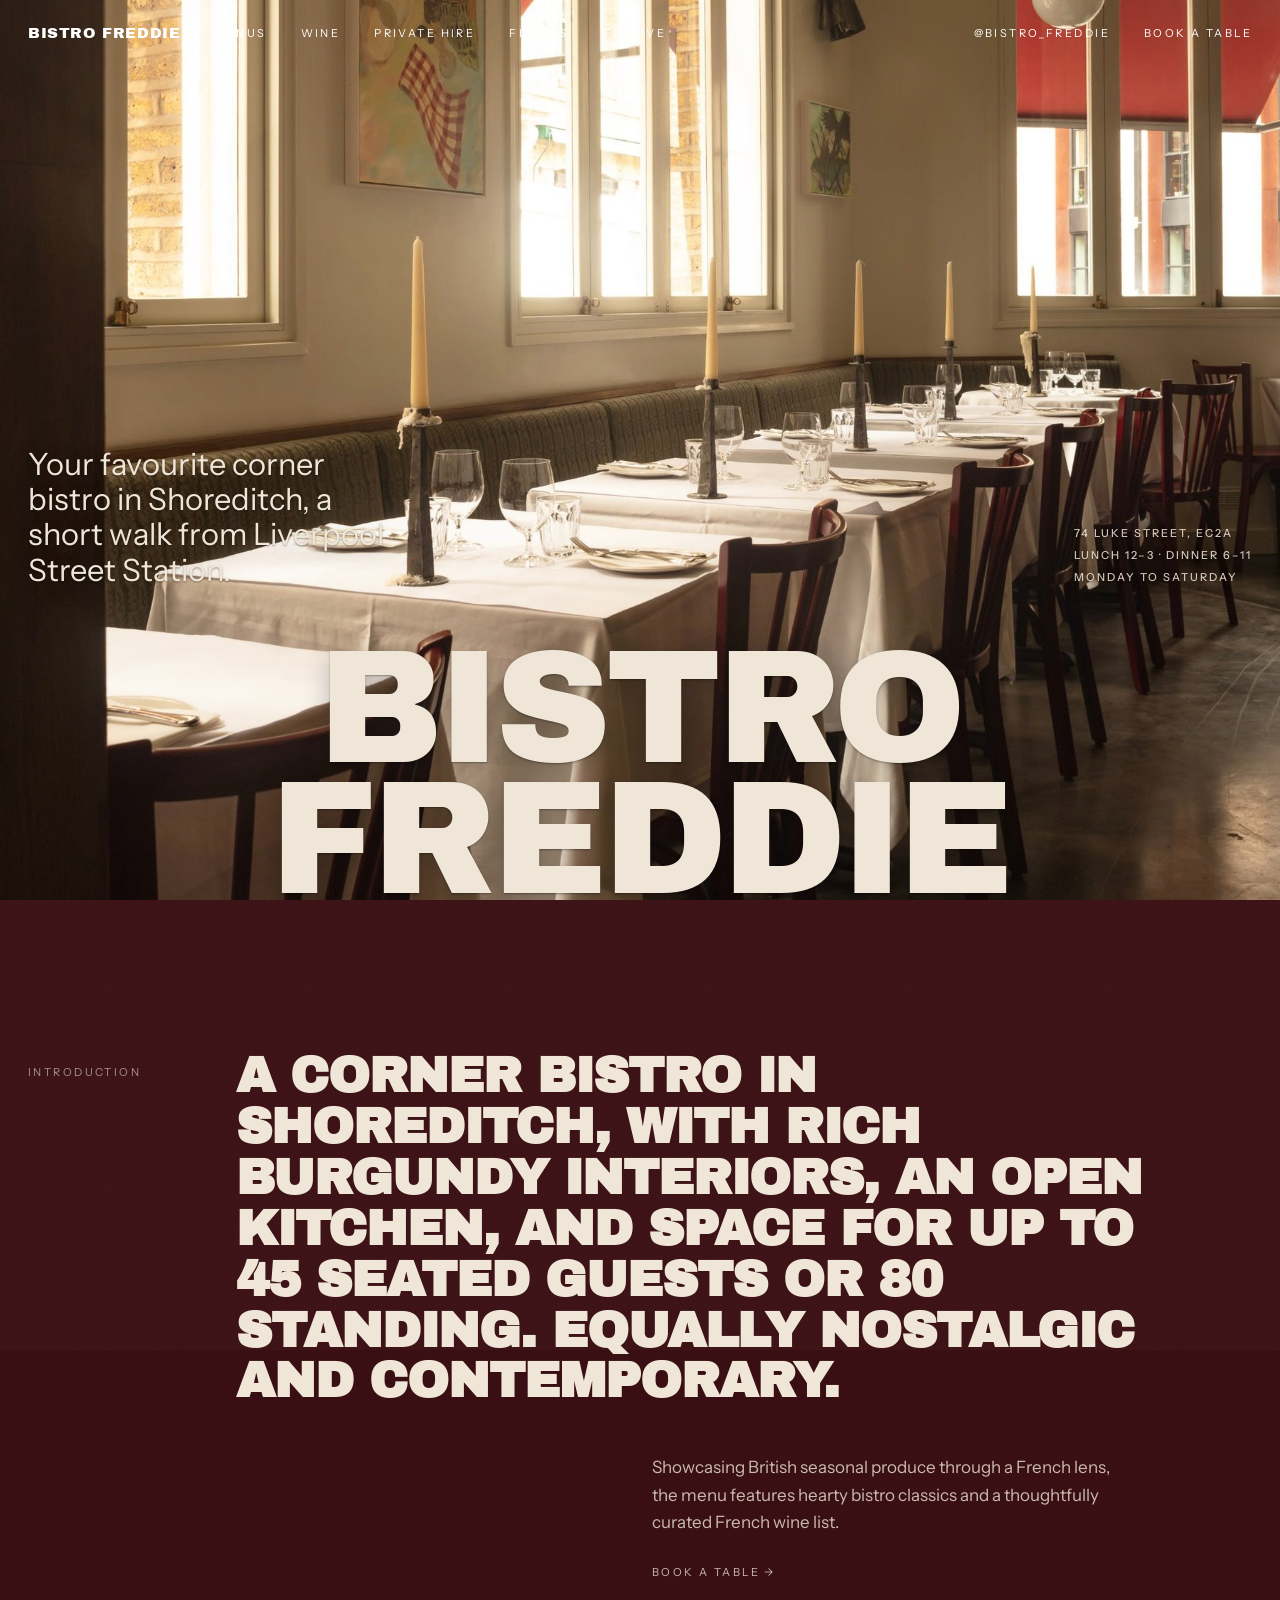
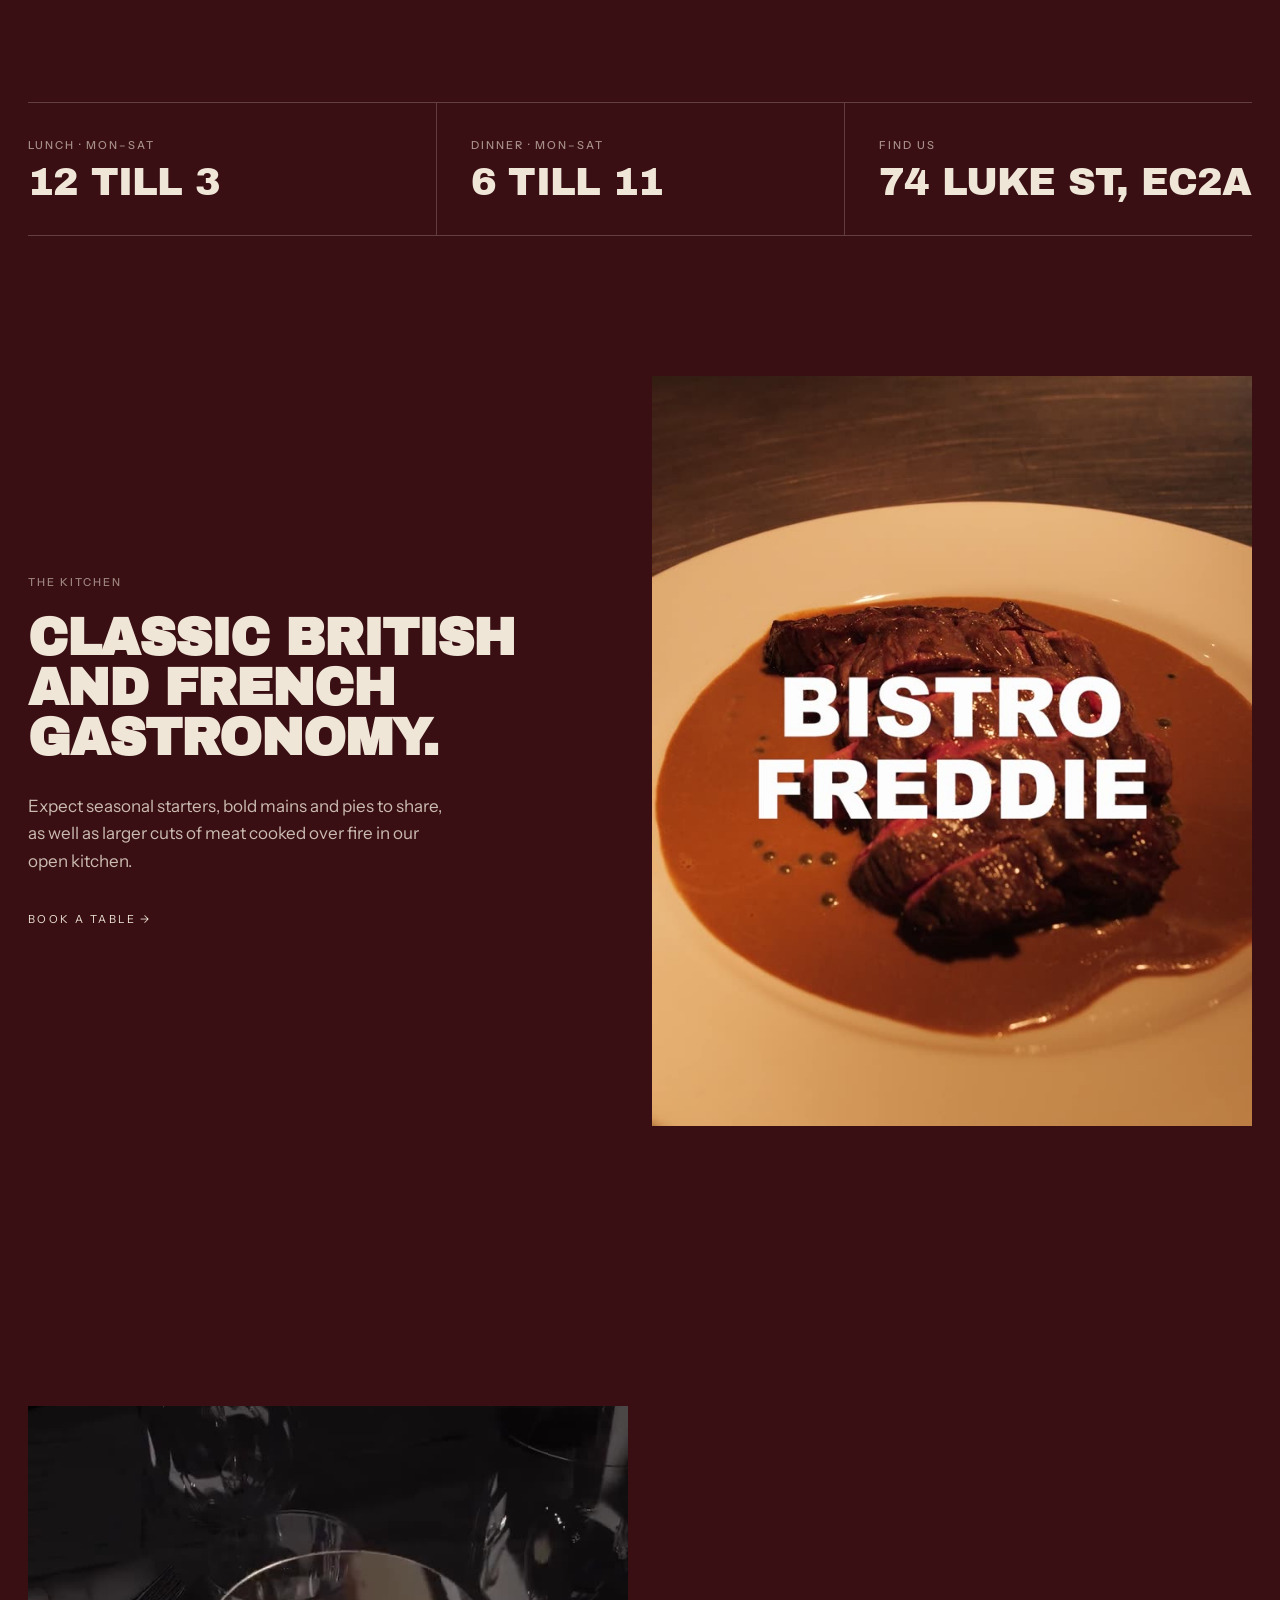
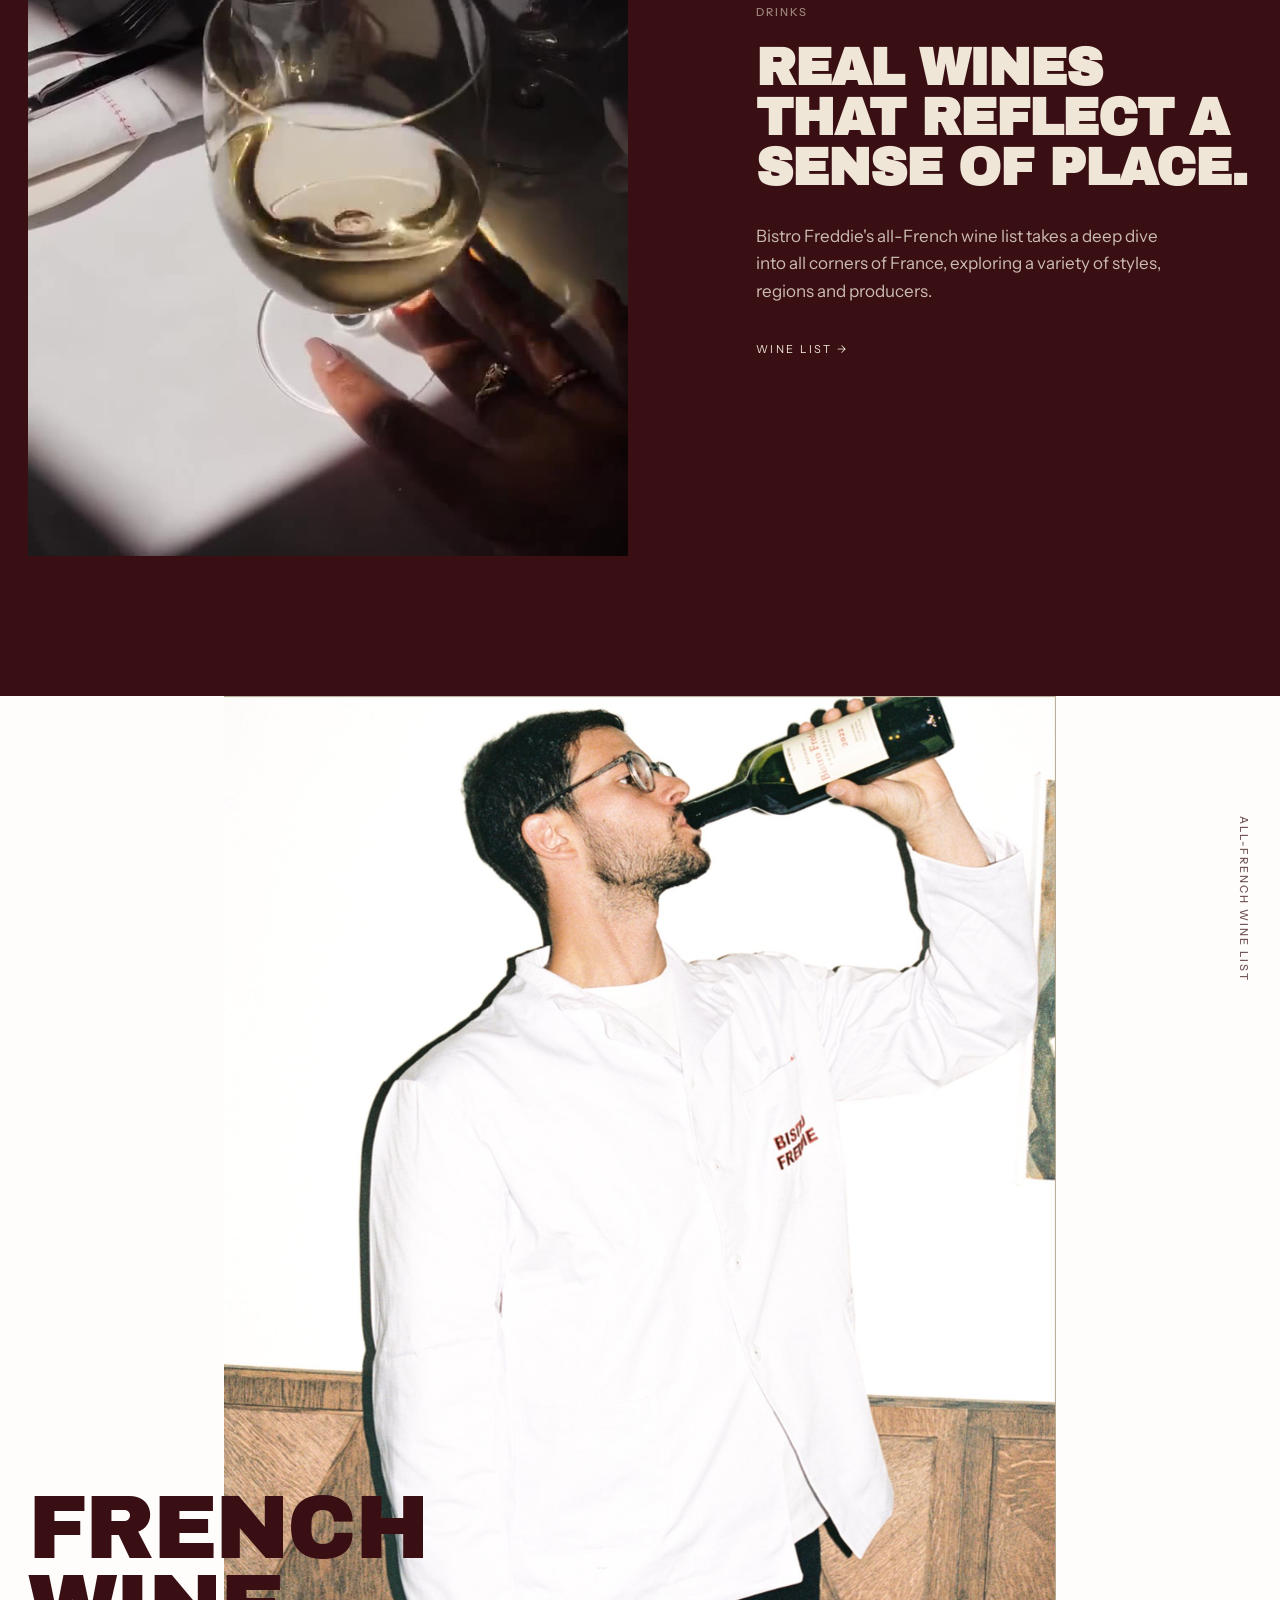
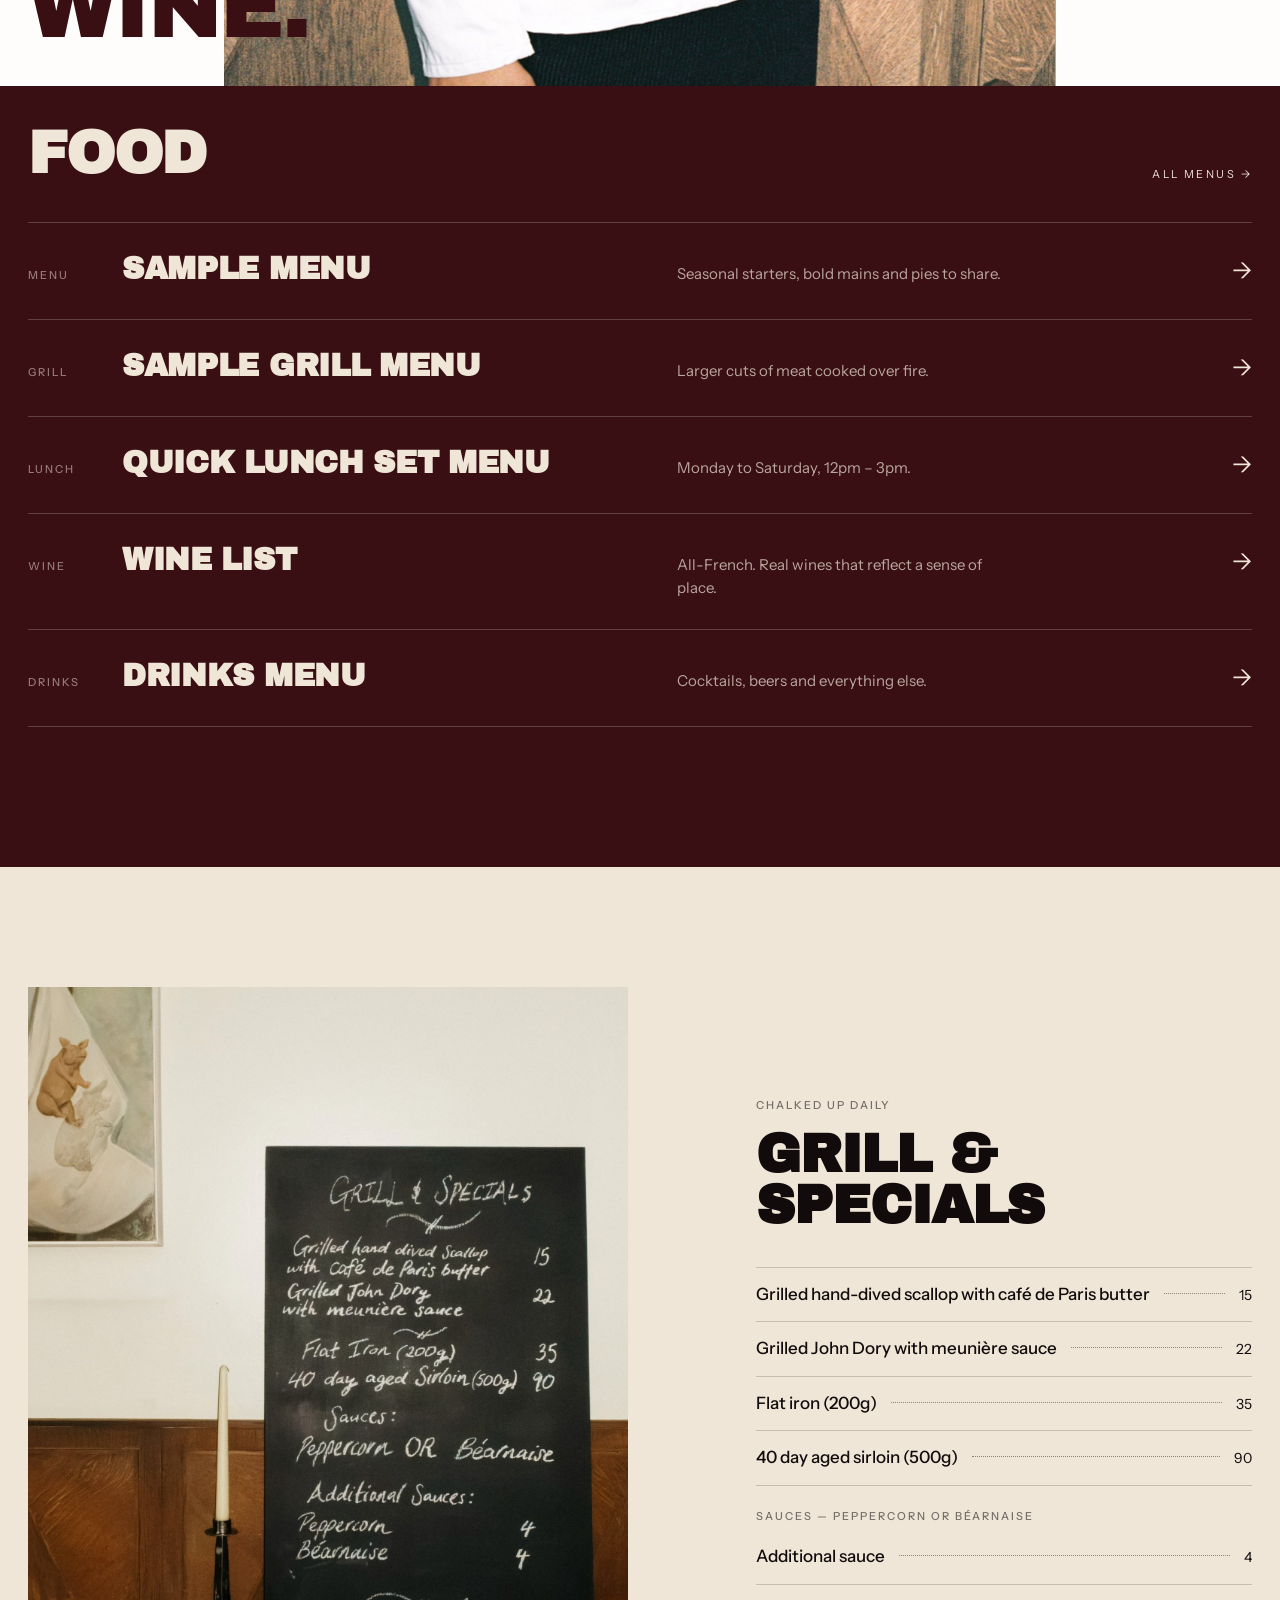
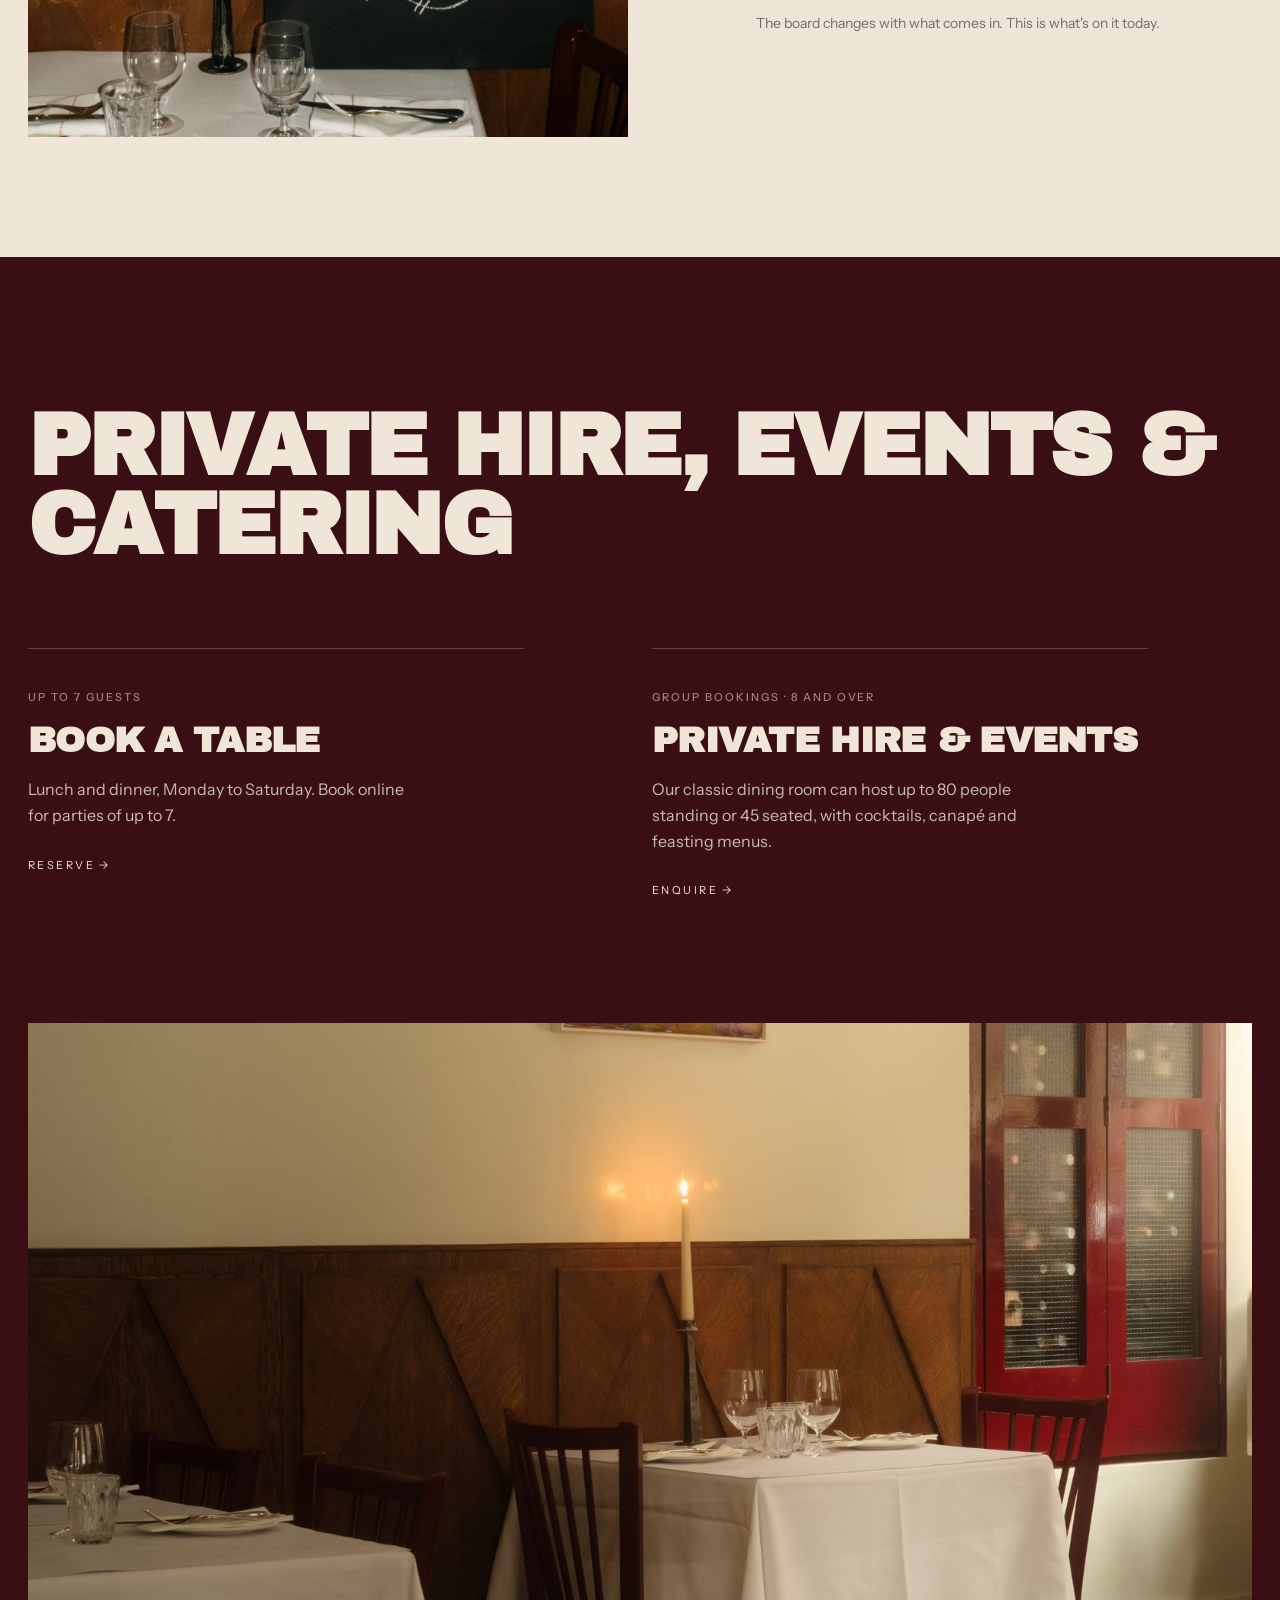
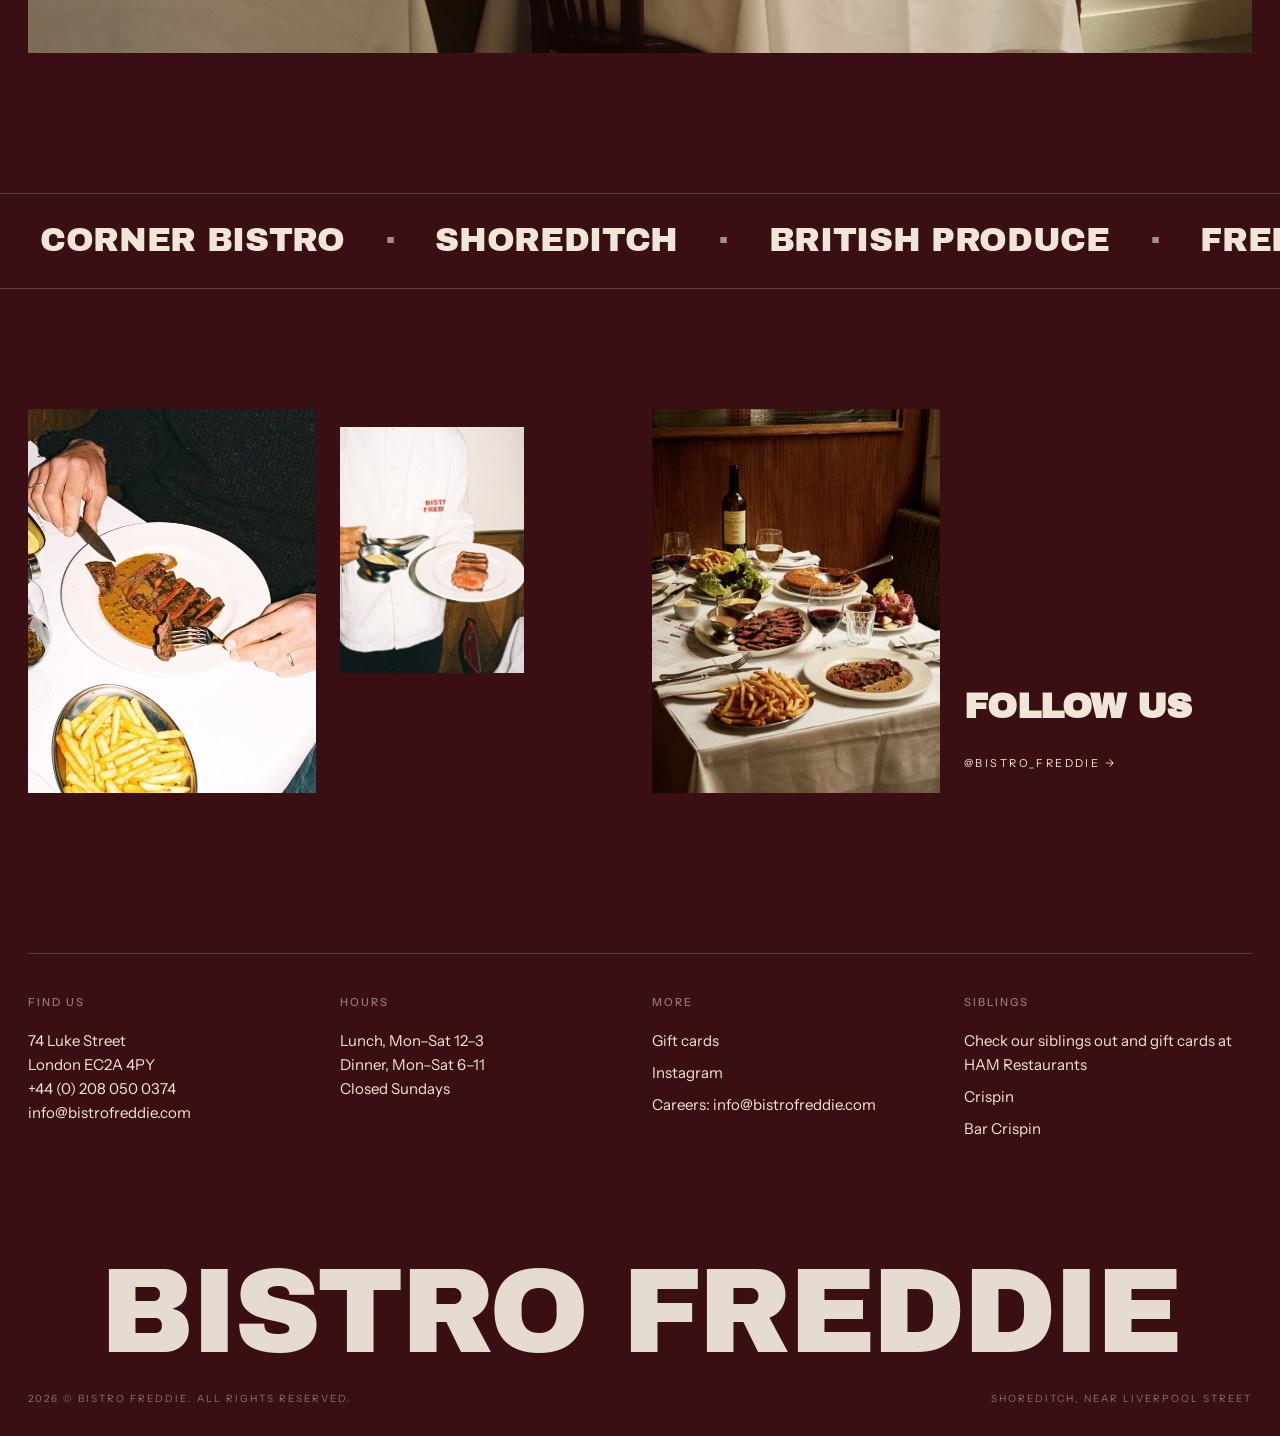
==== index.html @ 055a188e "Home: food section before wine; wine-on-table video in the wine section Co-Authored-By: Claude Fable" ====
<!DOCTYPE html>
<html lang="en-GB">
<head>
<meta charset="utf-8">
<meta name="viewport" content="width=device-width, initial-scale=1">
<title>Bistro Freddie — Shoreditch</title>
<meta name="description" content="Bistro Freddie. A corner bistro on Luke Street, Shoreditch. British produce, French manners, real wine. Lunch and dinner, Monday to Saturday.">
<link rel="preconnect" href="https://fonts.googleapis.com">
<link rel="preconnect" href="https://fonts.gstatic.com" crossorigin>
<link href="https://fonts.googleapis.com/css2?family=Archivo+Black&family=Instrument+Sans:wght@400;500&display=swap" rel="stylesheet">
<link rel="stylesheet" href="style.css">
</head>
<body>
<div class="grain" aria-hidden="true"></div>
<nav class="nav">
  <div class="l">
    <a class="mark" href="index.html">Bistro Freddie</a>
    <a class="link" href="menus.html">Menus</a>
    <a class="link" href="wine.html">Wine</a>
    <a class="link" href="private-hire.html">Private hire</a>
    <a class="link" href="find-us.html">Find us</a>
    <a class="link" href="festive.html">Festive</a>
  </div>
  <div class="r">
    <a class="link ig-l" href="https://www.instagram.com/bistro_freddie/">@bistro_freddie</a>
    <a class="link" href="https://www.opentable.co.uk/restref/client/?rid=327348">Book a table</a>
    <button class="burger" type="button" onclick="document.getElementById('mnav').classList.add('open');document.body.classList.add('locked')">Menu</button>
  </div>
</nav>
<div class="mnav" id="mnav">
  <div class="top"><span class="mark">Bistro Freddie</span><button type="button" onclick="document.getElementById('mnav').classList.remove('open');document.body.classList.remove('locked')">Close</button></div>
  <ul>
    <li><a href="index.html">Home</a></li>
    <li><a href="menus.html">Menus</a></li>
    <li><a href="wine.html">Wine</a></li>
    <li><a href="private-hire.html">Private hire</a></li>
    <li><a href="find-us.html">Find us</a></li>
    <li><a href="festive.html">Festive</a></li>
    <li><a href="https://www.opentable.co.uk/restref/client/?rid=327348">Book a table</a></li>
  </ul>
  <div class="bottom"><span>74 Luke Street, London EC2A 4PY</span><span>Lunch Mon–Sat 12–3 · Dinner Mon–Sat 6–11</span><a href="https://www.instagram.com/bistro_freddie/">@bistro_freddie</a></div>
</div>

<header class="hero" id="top">
  <div class="photo" role="img" aria-label="The dining room at Bistro Freddie"></div>
  <div class="meta">
    <p>Your favourite corner bistro in Shoreditch, a short walk from Liverpool Street Station.</p>
    <div class="mono"><b>74 Luke Street, EC2A</b>Lunch 12–3 · Dinner 6–11<br>Monday to Saturday</div>
  </div>
  <div class="word"><span>Bistro</span><span>Freddie</span></div>
</header>

<section class="state rv" id="find">
  <div class="n">Introduction</div>
  <h2>A corner bistro in Shoreditch, with rich burgundy interiors, an open kitchen, and space for up to 45 seated guests or 80 standing. <span>Equally nostalgic and contemporary.</span></h2>
  <div class="sub">
    Showcasing British seasonal produce through a French lens, the menu features hearty bistro classics and a thoughtfully curated French wine list.
    <a class="link" href="https://www.opentable.co.uk/restref/client/?rid=327348">Book a table →</a>
  </div>
</section>

<div class="hours rv">
  <div><span class="mono">Lunch · Mon–Sat</span><span class="big">12 <i>till</i> 3</span></div>
  <div><span class="mono">Dinner · Mon–Sat</span><span class="big">6 <i>till</i> 11</span></div>
  <div><span class="mono">Find us</span><span class="big">74 Luke St, <i>EC2A</i></span></div>
</div>

<section class="feat rev rv">
  <div class="photo b" style="position:relative;overflow:hidden"><video autoplay muted loop playsinline poster="video/hero-poster.jpg" aria-label="From the grill to the plate" style="position:absolute;inset:0;width:100%;height:100%;object-fit:cover"><source src="video/hero.mp4" type="video/mp4"></video></div>
  <div class="txt">
    <div class="mono" style="opacity:.55;margin-bottom:22px">The kitchen</div>
    <h2>Classic British and French gastronomy.</h2>
    <p>Expect seasonal starters, bold mains and pies to share, as well as larger cuts of meat cooked over fire in our open kitchen.</p>
    <a class="link" href="https://www.opentable.co.uk/restref/client/?rid=327348">Book a table →</a>
  </div>
</section>

<section class="feat rv">
  <div class="photo a" style="position:relative;overflow:hidden"><video autoplay muted loop playsinline poster="video/wine-poster.jpg" aria-label="A glass of wine on the table" style="position:absolute;inset:0;width:100%;height:100%;object-fit:cover"><source src="video/wine.mp4" type="video/mp4"></video></div>
  <div class="txt">
    <div class="mono" style="opacity:.55;margin-bottom:22px">Drinks</div>
    <h2>Real wines that reflect a sense of place.</h2>
    <p>Bistro Freddie's all-French wine list takes a deep dive into all corners of France, exploring a variety of styles, regions and producers.</p>
    <a class="link" href="wine.html">Wine list →</a>
  </div>
</section>

<section class="chef">
  <div class="photo" role="img" aria-label="A Bistro Freddie chef drinking straight from a bottle of the house wine"></div>
  <span class="mono">All-French wine list</span>
  <div class="cap">French<i>wine.</i></div>
</section>

<section class="menus rv" id="menus">
  <div class="head">
    <h2>Food</h2>
    <a class="link" href="menus.html">All menus →</a>
  </div>
  <ul class="mlist">
    <li><a href="https://cdn.prod.website-files.com/6400d68bda11be5be1ae8a9e/6ae3396c2e09733fbb824437_BF%20ALC.pdf"><span class="mono">Menu</span><h3>Sample menu</h3><p>Seasonal starters, bold mains and pies to share.</p><span class="arrow">→</span></a></li>
    <li><a href="https://cdn.prod.website-files.com/6400d68bda11be5be1ae8a9e/6ae3397c2043deb1ee17f199_BF%20Grill%20Menu.pdf"><span class="mono">Grill</span><h3>Sample grill menu</h3><p>Larger cuts of meat cooked over fire.</p><span class="arrow">→</span></a></li>
    <li><a href="https://cdn.prod.website-files.com/6400d68bda11be5be1ae8a9e/6ae369d6b0bd248958aa688d_BF%20Quick%20Lunch%20Menu.pdf"><span class="mono">Lunch</span><h3>Quick lunch set menu</h3><p>Monday to Saturday, 12pm – 3pm.</p><span class="arrow">→</span></a></li>
    <li><a href="https://cdn.prod.website-files.com/6400d68bda11be5be1ae8a9e/6ae339ab51cfa71ad949039b_BF%20Wine%20List.pdf"><span class="mono">Wine</span><h3>Wine list</h3><p>All-French. Real wines that reflect a sense of place.</p><span class="arrow">→</span></a></li>
    <li><a href="https://cdn.prod.website-files.com/6400d68bda11be5be1ae8a9e/6ae339b75d045d40198e4b87_BF%20Drinks%20Menu.pdf"><span class="mono">Drinks</span><h3>Drinks menu</h3><p>Cocktails, beers and everything else.</p><span class="arrow">→</span></a></li>
  </ul>
</section>

<section class="board2">
  <div class="grid rv">
    <div class="photo" role="img" aria-label="The grill and specials board, chalked up by the kitchen"></div>
    <div class="txt">
      <span class="mono">Chalked up daily</span>
      <h2>Grill &amp; specials</h2>
      <ul>
        <li><span>Grilled hand-dived scallop with café de Paris butter</span><span class="dots"></span><span class="p">15</span></li>
        <li><span>Grilled John Dory with meunière sauce</span><span class="dots"></span><span class="p">22</span></li>
        <li><span>Flat iron (200g)</span><span class="dots"></span><span class="p">35</span></li>
        <li><span>40 day aged sirloin (500g)</span><span class="dots"></span><span class="p">90</span></li>
        <li class="h">Sauces — peppercorn or béarnaise</li>
        <li><span>Additional sauce</span><span class="dots"></span><span class="p">4</span></li>
      </ul>
      <p class="foot">The board changes with what comes in. This is what's on it today.</p>
    </div>
  </div>
</section>


<section class="priv rv" id="private">
  <h2>Private hire, events &amp; catering</h2>
  <div class="opt a">
    <span class="mono">Up to 7 guests</span>
    <h3>Book a table</h3>
    <p>Lunch and dinner, Monday to Saturday. Book online for parties of up to 7.</p>
    <a class="link" href="https://www.opentable.co.uk/restref/client/?rid=327348">Reserve →</a>
  </div>
  <div class="opt b">
    <span class="mono">Group bookings · 8 and over</span>
    <h3>Private hire &amp; events</h3>
    <p>Our classic dining room can host up to 80 people standing or 45 seated, with cocktails, canapé and feasting menus.</p>
    <a class="link" href="private-hire.html">Enquire →</a>
  </div>
  <div class="photo" role="img" aria-label="The room, set for a private dinner"></div>
</section>

<div class="mq" aria-hidden="true">
  <div class="t">
    <span>Corner bistro</span><i>·</i><span>Shoreditch</span><i>·</i><span>British produce</span><i>·</i><span>French wine</span><i>·</i><span>Open kitchen</span><i>·</i><span>74 Luke Street</span><i>·</i>
    <span>Corner bistro</span><i>·</i><span>Shoreditch</span><i>·</i><span>British produce</span><i>·</i><span>French wine</span><i>·</i><span>Open kitchen</span><i>·</i><span>74 Luke Street</span><i>·</i>
  </div>
</div>

<section class="ig rv">
  <a class="photo p1" href="https://www.instagram.com/bistro_freddie/"></a>
  <a class="photo p2" href="https://www.instagram.com/bistro_freddie/"></a>
  <a class="photo p3" href="https://www.instagram.com/bistro_freddie/"></a>
  <div class="cap">
    <h2>Follow us</h2>
    <a class="link" href="https://www.instagram.com/bistro_freddie/">@bistro_freddie →</a>
  </div>
</section>

<footer>
  <div class="cols">
    <div class="c c1"><span class="mono">Find us</span>74 Luke Street<br>London EC2A 4PY<br>+44 (0) 208 050 0374<br>info@bistrofreddie.com</div>
    <div class="c c2"><span class="mono">Hours</span>Lunch, Mon–Sat 12–3<br>Dinner, Mon–Sat 6–11<br>Closed Sundays</div>
    <div class="c c3"><span class="mono">More</span><a href="https://bistrofreddie.giftpro.co.uk/">Gift cards</a><a href="https://www.instagram.com/bistro_freddie/">Instagram</a><span>Careers: info@bistrofreddie.com</span></div>
    <div class="c c4"><span class="mono">Siblings</span><span>Check our siblings out and gift cards at HAM Restaurants</span><a href="https://www.instagram.com/crispin_e1/">Crispin</a><a href="https://www.instagram.com/bar_crispin/">Bar Crispin</a></div>
  </div>
  <div class="word">Bistro Freddie</div>
  <div class="base"><span>2026 © Bistro Freddie. All rights reserved.</span><span>Shoreditch, near Liverpool Street</span></div>
</footer>
<script>
  const io=new IntersectionObserver(es=>es.forEach(e=>{if(e.isIntersecting){e.target.classList.add('in');io.unobserve(e.target)}}),{threshold:.12});
  document.querySelectorAll('.rv').forEach(el=>io.observe(el));
  const nav=document.querySelector('.nav');const hero=document.querySelector('.hero');const lim=hero?hero.offsetHeight-80:120;
  const onS=()=>nav.classList.toggle('solid',window.scrollY>lim);addEventListener('scroll',onS,{passive:true});onS();
</script>
</body>
</html>
---- style.css ----
:root{
    --ox:#3A0F14; --ox-2:#4A141A; --cream:#EFE6D8; --cream-2:#E6DBC9; --ink:#120B0C; --rule:rgba(239,230,216,.22); --rule-dark:rgba(18,11,12,.18);
    --serif:"Instrument Sans",Helvetica,Arial,sans-serif; --black:"Arial Black","Archivo Black",Arial,sans-serif; --sans:"Instrument Sans",Helvetica,Arial,sans-serif; --mono:"Instrument Sans",Helvetica,Arial,sans-serif;
  }
  *{box-sizing:border-box;margin:0;padding:0}
  html{scroll-behavior:smooth}
  body{background:var(--ox);color:var(--cream);font-family:var(--sans);font-weight:400;font-size:16px;line-height:1.5;-webkit-font-smoothing:antialiased;overflow-x:hidden}
  a{color:inherit;text-decoration:none}
  ::selection{background:var(--cream);color:var(--ox)}
  .mono{font-family:var(--sans);font-size:11px;letter-spacing:.18em;text-transform:uppercase;font-weight:500}
  .photo{background-color:#24090C;background-size:cover;background-position:center;position:relative}
  .photo:after{display:none}
  .link{position:relative;display:inline-block;font-family:var(--mono);font-size:11px;letter-spacing:.22em;text-transform:uppercase;padding-bottom:6px}
  .link{padding-bottom:0;transition:opacity .25s}
  .link:hover{opacity:.6}
  .grain{pointer-events:none;position:fixed;inset:-50%;width:200%;height:200%;z-index:50;opacity:.07;background-image:url("data:image/svg+xml;utf8,<svg xmlns='http://www.w3.org/2000/svg' width='200' height='200'><filter id='n'><feTurbulence type='fractalNoise' baseFrequency='.9' numOctaves='2' stitchTiles='stitch'/><feColorMatrix values='0 0 0 0 1 0 0 0 0 1 0 0 0 0 1 0 0 0 .6 0'/></filter><rect width='100%' height='100%' filter='url(%23n)'/></svg>");animation:grain 1.2s steps(4) infinite}
  @keyframes grain{0%{transform:translate(0,0)}25%{transform:translate(-3%,2%)}50%{transform:translate(2%,-3%)}75%{transform:translate(-1%,-1%)}100%{transform:translate(3%,1%)}}

  /* NAV */
  .nav{position:fixed;inset:0 0 auto 0;z-index:30;display:flex;justify-content:space-between;align-items:center;padding:22px 28px;color:#fff;transition:background .3s}
  .nav.solid{background:rgba(58,15,20,.92)}
  .nav .l,.nav .r{display:flex;gap:34px;align-items:center}
  .nav .mark{font-family:var(--black);font-size:15px;letter-spacing:.04em;text-transform:uppercase}
  .nav .mark i{font-style:normal;}

  /* HERO */
  .hero{position:relative;height:100svh;min-height:680px;overflow:hidden}
  .hero .photo{position:absolute;inset:0;background-image:url("img/room.jpg");animation:kb 22s ease-in-out infinite alternate}
  
  .hero .photo{background-position:center 55%}
  @keyframes kb{from{transform:scale(1)}to{transform:scale(1.07)}}
  .hero{--wm:clamp(48px,12.5vw,200px)}
  .hero .word{display:flex;flex-direction:column;align-items:center;position:absolute;left:0;right:0;bottom:0;z-index:2;text-align:center;font-family:var(--black);font-size:var(--wm);line-height:.82;margin-bottom:-.04em;letter-spacing:-.03em;text-transform:uppercase;color:var(--cream)}
  h1 i,h2 i,h3 i,.hours .big i,.chef .cap i,footer .word i,.nav .mark i,.mq .t i{font:inherit;font-style:normal;text-transform:inherit;letter-spacing:inherit}
  .hero .meta{position:absolute;z-index:2;bottom:calc(var(--wm) * 1.6 + 56px);left:28px;right:28px;display:flex;justify-content:space-between;align-items:flex-end;color:var(--cream)}
  .hero .meta p{font-family:var(--serif);font-size:clamp(22px,2.4vw,34px);line-height:1.15;max-width:18ch;font-style:normal;}
  .hero .meta .mono{opacity:.85;line-height:2}
  .hero .meta .mono b{font-weight:500;display:block}

  /* STATEMENT */
  .state{padding:150px 28px 120px;display:grid;grid-template-columns:repeat(12,1fr);gap:0 24px;align-items:start}
  .state .n{grid-column:1/3;font-family:var(--mono);font-size:11px;letter-spacing:.22em;text-transform:uppercase;opacity:.6;padding-top:14px}
  .state h2{grid-column:3/12;font-family:var(--black);font-size:clamp(28px,3.9vw,64px);line-height:1.02;letter-spacing:-.02em;text-transform:uppercase;text-wrap:balance}
  .state h2 i{font-style:normal;}
  .state h2 span.dim{opacity:1}
  .state .sub{grid-column:7/12;margin-top:48px;font-size:17px;line-height:1.6;opacity:.8;max-width:42ch}
  .state .sub a{display:block;margin-top:28px}

  /* HOURS BAND */
  .hours{margin:0 28px;border-top:1px solid var(--rule);border-bottom:1px solid var(--rule);display:grid;grid-template-columns:1fr 1fr 1fr;}
  .hours div{padding:34px 0;display:grid;gap:10px}
  .hours div+div{border-left:1px solid var(--rule);padding-left:34px}
  .hours .big{font-family:var(--black);font-size:clamp(26px,3vw,46px);line-height:1;letter-spacing:-.02em;text-transform:uppercase}
  .hours .big i{font-style:normal;}
  .hours .mono{opacity:.6}

  /* FEATURE: image + offset */
  .feat{padding:140px 28px;display:grid;grid-template-columns:repeat(12,1fr);gap:24px;align-items:center}
  .feat .photo{grid-column:1/7;aspect-ratio:4/5}
  .feat .photo.a{background:#24090C}
  .feat .photo.b{grid-column:3/8;background-image:none;background:#24090C}.feat .photo.b:after{display:none}
  .feat .txt{grid-column:8/13}
  .feat h2{font-family:var(--black);font-size:clamp(34px,4vw,64px);line-height:.98;letter-spacing:-.02em;text-transform:uppercase}
  .feat h2 i{font-style:normal;}
  .feat p{margin-top:30px;max-width:38ch;opacity:.8;font-size:17px;line-height:1.6}
  .feat .link{margin-top:36px}
  .feat.rev .photo{grid-column:7/13;order:2}
  .feat.rev .txt{grid-column:1/6;order:1}


  /* CHEF */
  .chef{position:relative;height:110vh;min-height:700px;overflow:hidden;background:#FEFDFB}
  .chef .photo{position:absolute;inset:0;background-image:url("img/chef.jpg");background-size:contain;background-repeat:no-repeat;background-position:center top;background-color:#FEFDFB}
  .chef .photo:after{background:none}
  .chef .cap{position:absolute;left:28px;bottom:40px;z-index:2;color:var(--ox);font-family:var(--black);text-transform:uppercase;font-size:clamp(40px,7vw,120px);line-height:.88;letter-spacing:-.03em}
  .chef .cap i{display:block}
  .chef .mono{position:absolute;right:28px;top:120px;z-index:2;color:var(--ox);opacity:.7;writing-mode:vertical-rl}
  @media (max-width:900px){.chef{height:80vh}.chef .cap{left:18px}.chef .photo,.bleed.chef{background-size:cover;background-position:center 15%}}

  /* MENUS LIST */
  .menus{padding:40px 28px 140px}
  .menus .head{display:flex;justify-content:space-between;align-items:flex-end;margin-bottom:10px}
  .menus h2{font-family:var(--black);font-size:clamp(34px,4.6vw,76px);line-height:.95;letter-spacing:-.02em;text-transform:uppercase}
  .menus h2 i{font-style:normal;}
  .mlist{list-style:none;border-top:1px solid var(--rule);margin-top:40px}
  .mlist a{display:grid;grid-template-columns:70px 1fr 1fr auto;align-items:baseline;gap:24px;padding:30px 0;border-bottom:1px solid var(--rule);transition:padding .35s cubic-bezier(.7,0,.2,1)}
  .mlist a:hover{padding-left:20px}
  .mlist .mono{opacity:.5}
  .mlist h3{font-family:var(--black);font-size:clamp(22px,2.4vw,38px);line-height:1;letter-spacing:-.01em;text-transform:uppercase}
  .mlist h3 i{display:none}
  
  .mlist p{opacity:.7;font-size:15px;max-width:34ch}
  .mlist .arrow{font-size:24px;transition:transform .35s}
  .mlist a:hover .arrow{transform:translateX(10px)}

  /* THE BOARD — cream card */
  .board{background:var(--cream);color:var(--ink);padding:140px 28px}
  .board .card{max-width:760px;margin:0 auto;text-align:center}
  .board .mono{opacity:.55}
  .board h2{font-family:var(--black);font-size:clamp(36px,5.4vw,86px);line-height:.92;letter-spacing:-.03em;text-transform:uppercase;margin:18px 0 60px}
  .board h2 i{font-style:normal;}
  .board ul{list-style:none;text-align:left}
  .board li{display:flex;align-items:baseline;gap:14px;padding:16px 0;font-family:var(--sans);font-size:clamp(18px,1.8vw,24px);font-weight:500}
  .board li .dots{flex:1;border-bottom:1px dotted rgba(18,11,12,.45);transform:translateY(-8px)}
  .board li .p{font-family:var(--mono);font-size:14px;letter-spacing:.1em}
  .board li small{display:block;font-family:var(--sans);font-size:13px;opacity:.55;margin-top:2px;letter-spacing:0}
  .board .foot{margin-top:60px;opacity:.55;font-size:15px}

  /* PRIVATE */
  .priv{padding:150px 28px 140px;display:grid;grid-template-columns:repeat(12,1fr);gap:24px}
  .priv h2{grid-column:1/13;font-family:var(--black);font-size:clamp(40px,6.8vw,112px);line-height:.9;letter-spacing:-.03em;text-transform:uppercase;margin-bottom:60px}
  .priv h2 i{font-style:normal;}
  .priv .opt{padding:40px 0;border-top:1px solid var(--rule);display:grid;gap:18px;align-content:start}
  .priv .opt.a{grid-column:1/6}
  .priv .opt.b{grid-column:7/12}
  .priv .opt .mono{opacity:.55}
  .priv .opt h3{font-family:var(--black);font-size:clamp(26px,2.8vw,44px);line-height:1;letter-spacing:-.02em;text-transform:uppercase}
  .priv .opt h3 i{font-style:normal;}
  .priv .opt p{opacity:.8;max-width:36ch;font-size:16px;line-height:1.6}
  .priv .opt .link{justify-self:start;margin-top:10px}
  .priv .photo{grid-column:1/13;margin-top:60px;height:70vh;min-height:420px;background-image:url("img/corner.jpg");background-position:center 60%}

  /* MARQUEE */
  .mq{border-top:1px solid var(--rule);border-bottom:1px solid var(--rule);overflow:hidden;white-space:nowrap;padding:22px 0}
  .mq .t{display:inline-block;animation:mq 50s linear infinite;font-family:var(--black);text-transform:uppercase;font-size:clamp(22px,2.6vw,40px);letter-spacing:-.01em}
  .mq .t i{font-style:normal;opacity:.6}
  .mq .t span{padding:0 40px}
  @keyframes mq{from{transform:translateX(0)}to{transform:translateX(-50%)}}

  /* INSTA */
  .ig{padding:120px 28px 0;display:grid;grid-template-columns:repeat(12,1fr);gap:24px;align-items:end}
  .ig .photo{aspect-ratio:3/4}
  .ig .p1{grid-column:1/4;background-image:url("img/steak-frites.jpg")}
  .ig .p2{grid-column:4/6;aspect-ratio:3/4;margin-bottom:120px;background-image:url("img/chef-plate.jpg")}
  .ig .p3{grid-column:7/10;background-image:url("img/table.jpg")}
  .ig .cap{grid-column:10/13;padding-bottom:20px}
  .ig .cap h2{font-family:var(--black);font-size:clamp(28px,2.8vw,44px);line-height:.95;letter-spacing:-.02em;text-transform:uppercase;margin-bottom:24px}
  .ig .cap h2 i{font-style:normal;}

  /* FOOTER */
  footer{padding:160px 28px 30px;position:relative;overflow:hidden}
  footer .cols{display:grid;grid-template-columns:repeat(12,1fr);gap:24px;border-top:1px solid var(--rule);padding-top:40px}
  footer .c{display:grid;gap:8px;align-content:start;font-size:15px;line-height:1.6}
  footer .c .mono{opacity:.5;margin-bottom:10px}
  footer .c1{grid-column:1/4}footer .c2{grid-column:4/7}footer .c3{grid-column:7/10}footer .c4{grid-column:10/13}
  footer .c a:hover{text-decoration:underline;text-underline-offset:4px}
  footer .word{margin-top:120px;font-family:var(--black);font-size:clamp(40px,9.4vw,150px);line-height:.85;letter-spacing:-.03em;text-transform:uppercase;text-align:center;white-space:nowrap;opacity:.95;margin-bottom:-.1em}
  footer .word i{font-style:normal;}
  footer .base{display:flex;justify-content:space-between;font-family:var(--mono);font-size:10px;letter-spacing:.2em;text-transform:uppercase;opacity:.45;margin-top:40px}

  /* reveal */
  .rv{opacity:0;transform:translateY(24px);transition:opacity .9s ease,transform .9s cubic-bezier(.2,.7,.2,1)}
  .rv.in{opacity:1;transform:none}

  @media (max-width:900px){
    .nav{padding:16px 18px}.nav .l .link:not(.mark),.nav .r .ig-l{display:none}
    .hero .meta{bottom:calc(var(--wm) * 1.6 + 44px);flex-direction:column;align-items:flex-start;gap:18px;left:18px;right:18px}
    .state,.feat,.priv,.ig,.menus,.board{padding-left:18px;padding-right:18px}
    .state{padding-top:90px;padding-bottom:70px;display:block}.state .sub{margin-top:30px}
    .hours{margin:0 18px;grid-template-columns:1fr}.hours div+div{border-left:0;padding-left:0;border-top:1px solid var(--rule)}
    .feat{display:block;padding-top:80px;padding-bottom:80px}.feat .txt{margin-top:36px}
    .mlist a{grid-template-columns:1fr auto}.mlist .mono,.mlist p{display:none}
    .priv{display:block;padding-top:90px}.priv .opt{margin-bottom:10px}.priv .photo{height:60vh}
    .ig{display:block}.ig .photo{margin-bottom:24px}.ig .p2{margin-bottom:24px}
    footer{padding-top:90px}footer .cols{display:block}footer .c{margin-bottom:30px}footer .base{flex-direction:column;gap:8px}
  }

  /* INNER PAGES */
  .pg{padding:150px 28px 40px;display:grid;grid-template-columns:repeat(12,1fr);gap:24px;align-items:end;border-bottom:1px solid var(--rule);margin:0 0 0;}
  .pg .n{grid-column:1/3;font-family:var(--mono);font-size:11px;letter-spacing:.22em;text-transform:uppercase;opacity:.6;padding-bottom:14px}
  .pg h1{grid-column:3/13;font-family:var(--black);text-transform:uppercase;font-size:clamp(48px,9vw,150px);line-height:.88;letter-spacing:-.03em}
  
  .pg p{grid-column:3/9;font-size:clamp(17px,1.5vw,21px);line-height:1.5;opacity:.8;margin-top:18px}
  .pg.light{background:var(--cream);color:var(--ink);border-color:var(--rule-dark)}
  .pgbody{padding:0 28px}
  .two{display:grid;grid-template-columns:repeat(12,1fr);gap:24px;padding:100px 0}
  .two .l{grid-column:1/6}.two .r{grid-column:7/13}
  .two h2{font-family:var(--black);text-transform:uppercase;font-size:clamp(26px,2.8vw,44px);line-height:1;letter-spacing:-.02em;margin-bottom:22px}
  
  .two p{opacity:.8;font-size:17px;line-height:1.6;max-width:44ch;margin-bottom:18px}
  .facts{list-style:none;border-top:1px solid var(--rule)}
  .facts li{display:grid;grid-template-columns:140px 1fr;gap:24px;padding:18px 0;border-bottom:1px solid var(--rule);font-size:16px}
  .facts li .mono{opacity:.55;padding-top:4px}
  .light .facts,.light .facts li{border-color:var(--rule-dark)}
  .bleed{height:80vh;min-height:480px;margin:0 28px}
  .bleed.room{background-image:url("img/corner.jpg");background-position:center 60%}
  .bleed.table{background-image:url("img/table.jpg");background-position:center 60%}
  .bleed.chef{background-image:url("img/chef.jpg");background-size:contain;background-repeat:no-repeat;background-position:center top;background-color:#FEFDFB}
  .bleed.chef:after{background:none}
  form.enq{display:grid;grid-template-columns:1fr 1fr;gap:18px 24px}
  form.enq label{display:grid;gap:8px;font-family:var(--mono);font-size:11px;letter-spacing:.2em;text-transform:uppercase;opacity:.7}
  form.enq label.full{grid-column:1/3}
  form.enq input,form.enq select,form.enq textarea{background:transparent;border:0;border-bottom:1px solid var(--rule);color:var(--cream);font-family:var(--sans);font-size:17px;padding:10px 0;outline:none;border-radius:0}
  form.enq textarea{min-height:110px;resize:vertical}
  form.enq option{color:#000}
  form.enq button{grid-column:1/3;justify-self:start;background:transparent;border:0;color:var(--cream);cursor:pointer;margin-top:10px}
  form.enq .ok{grid-column:1/3;font-size:18px;display:none}
  .glass{list-style:none;border-top:1px solid var(--rule)}
  .glass li{display:flex;align-items:baseline;gap:14px;padding:16px 0;border-bottom:1px solid var(--rule);font-family:var(--sans);font-size:clamp(17px,1.6vw,21px);font-weight:500}
  .glass li .dots{flex:1;border-bottom:1px dotted var(--rule);transform:translateY(-8px)}
  .glass li .p{font-family:var(--mono);font-size:14px}
  .glass li small{display:block;font-family:var(--sans);font-size:13px;opacity:.55;letter-spacing:0}
  .mapblk{height:60vh;min-height:380px;background:#24090C;display:grid;place-items:center;border:1px solid var(--rule)}
  .nav .cur{opacity:.6}
  @media (max-width:900px){.pg{display:block;padding:110px 18px 30px}.pg .n{margin-bottom:12px}.pgbody{padding:0 18px}.two{display:block;padding:60px 0}.two .r{margin-top:40px}.bleed{margin:0 18px;height:60vh}form.enq{grid-template-columns:1fr}form.enq label.full,form.enq button,form.enq .ok{grid-column:1}.facts li{grid-template-columns:1fr}}

  .bleed.chefplate{background-image:url("img/chef-plate.jpg");background-position:center 40%}
  .bleed.steak{background-image:url("img/steak-frites.jpg");background-position:center 30%}
  .bleed.pour{background-image:url("img/pour.jpg");background-position:center 40%}

  /* BOARD v2 */
  .board2{background:var(--cream);color:var(--ink);padding:120px 28px}
  .board2 .grid{display:grid;grid-template-columns:repeat(12,1fr);gap:24px;align-items:center}
  .board2 .photo{grid-column:1/7;aspect-ratio:4/5;background-image:url("img/board.jpg");background-position:center 45%}
  .board2 .photo:after{background:none}
  .board2 .txt{grid-column:8/13}
  .board2 .mono{opacity:.55}
  .board2 h2{font-family:var(--black);text-transform:uppercase;font-size:clamp(34px,4.2vw,64px);line-height:.95;letter-spacing:-.02em;margin:14px 0 36px}
  .board2 ul{list-style:none;border-top:1px solid var(--rule-dark)}
  .board2 li{display:flex;align-items:baseline;gap:14px;padding:14px 0;border-bottom:1px solid var(--rule-dark);font-size:17px;font-weight:500}
  .board2 li .dots{flex:1;border-bottom:1px dotted rgba(18,11,12,.45);transform:translateY(-6px)}
  .board2 li .p{font-size:14px;font-weight:400}
  .board2 li.h{border-bottom:0;padding:22px 0 6px;font-size:11px;letter-spacing:.18em;text-transform:uppercase;opacity:.55;font-weight:500}
  .board2 .foot{margin-top:28px;font-size:14px;opacity:.55}
  @media (max-width:900px){.board2{padding:70px 18px}.board2 .grid{display:block}.board2 .txt{margin-top:32px}}

  /* MOBILE MENU */
  .nav .burger{display:none;background:none;border:0;color:#fff;font-family:var(--sans);font-size:11px;letter-spacing:.18em;text-transform:uppercase;font-weight:500;cursor:pointer;padding:0}
  .mnav{position:fixed;inset:0;z-index:40;background:var(--ox);color:var(--cream);display:flex;flex-direction:column;justify-content:space-between;padding:22px 18px 36px;visibility:hidden;pointer-events:none;clip-path:inset(0 0 0 100%);transition:clip-path .55s cubic-bezier(.76,0,.24,1),visibility 0s .55s}
  .mnav.open{visibility:visible;pointer-events:auto;clip-path:inset(0 0 0 0);transition:clip-path .55s cubic-bezier(.76,0,.24,1),visibility 0s 0s}
  .mnav .top,.mnav li,.mnav .bottom{opacity:0;transform:translateX(24px);transition:opacity .4s ease,transform .5s cubic-bezier(.2,.7,.2,1)}
  .mnav.open .top,.mnav.open li,.mnav.open .bottom{opacity:1;transform:none}
  .mnav.open .top{transition-delay:.3s}
  .mnav.open li:nth-child(1){transition-delay:.32s}.mnav.open li:nth-child(2){transition-delay:.38s}.mnav.open li:nth-child(3){transition-delay:.44s}.mnav.open li:nth-child(4){transition-delay:.5s}.mnav.open li:nth-child(5){transition-delay:.56s}.mnav.open li:nth-child(6){transition-delay:.62s}.mnav.open li:nth-child(7){transition-delay:.68s}.mnav.open li:nth-child(8){transition-delay:.74s}
  .mnav.open .bottom{transition-delay:.82s}
  .mnav .top{display:flex;justify-content:space-between;align-items:center}
  .mnav .top .mark{font-family:var(--black);font-size:15px;letter-spacing:.04em;text-transform:uppercase}
  .mnav .top button{background:none;border:0;color:#fff;font-family:var(--sans);font-size:11px;letter-spacing:.18em;text-transform:uppercase;font-weight:500;cursor:pointer;padding:0}
  .mnav ul{list-style:none}
  .mnav li a{display:block;font-family:var(--black);text-transform:uppercase;font-size:clamp(34px,10vw,48px);line-height:1.05;letter-spacing:-.02em;padding:8px 0;border-bottom:1px solid var(--rule)}
  .mnav .bottom{display:grid;gap:12px;font-size:14px;opacity:.85}
  body.locked{overflow:hidden}
  @media (max-width:900px){.nav .burger{display:inline-block}.nav .r .link:not(.ig-l){display:none}}

  /* BUILD-OUT */
  .steps{display:grid;grid-template-columns:repeat(3,1fr);gap:24px;padding:0 0 100px}
  .steps div{border-top:1px solid var(--rule);padding-top:22px}
  .steps .n{font-size:11px;letter-spacing:.18em;text-transform:uppercase;opacity:.55;font-weight:500;display:block;margin-bottom:12px}
  .steps h3{font-family:var(--black);text-transform:uppercase;font-size:22px;line-height:1.05;letter-spacing:-.01em;margin-bottom:10px}
  .steps p{opacity:.8;font-size:15px;line-height:1.6}
  .regions{list-style:none;display:grid;grid-template-columns:repeat(2,1fr);gap:0 24px;border-top:1px solid var(--rule)}
  .regions li{padding:14px 0;border-bottom:1px solid var(--rule);font-family:var(--black);text-transform:uppercase;font-size:clamp(18px,1.8vw,26px);letter-spacing:-.01em}
  .regions li small{display:block;font-family:var(--sans);text-transform:none;font-size:14px;opacity:.6;letter-spacing:0;margin-top:2px}
  .menugrid{display:grid;grid-template-columns:repeat(12,1fr);gap:24px;padding:0 0 100px}
  .menugrid .col{grid-column:span 4}
  .menugrid h3{font-family:var(--black);text-transform:uppercase;font-size:22px;letter-spacing:-.01em;margin-bottom:14px;padding-bottom:10px;border-bottom:1px solid var(--rule)}
  .menugrid ul{list-style:none}
  .menugrid li{display:flex;align-items:baseline;gap:10px;padding:9px 0;font-size:15px}
  .menugrid li .dots{flex:1;border-bottom:1px dotted var(--rule);transform:translateY(-5px)}
  .menugrid li .p{font-size:13px;opacity:.8}
  .menugrid .note{margin-top:14px;font-size:13px;opacity:.5}
  .map{height:60vh;min-height:380px;border:0;width:100%;display:block;filter:grayscale(1) contrast(1.05);opacity:.9}
  .cta-band{margin:0 0 100px;padding:60px 0;border-top:1px solid var(--rule);border-bottom:1px solid var(--rule);display:flex;justify-content:space-between;align-items:center;gap:24px}
  .cta-band h2{font-family:var(--black);text-transform:uppercase;font-size:clamp(26px,3vw,44px);letter-spacing:-.02em;line-height:1}
  @media (max-width:900px){.steps{grid-template-columns:1fr;padding-bottom:60px}.regions{grid-template-columns:1fr}.menugrid{display:block;padding-bottom:60px}.menugrid .col{margin-bottom:36px}.cta-band{flex-direction:column;align-items:flex-start}}

  /* VIDEO */
  .hero video,.fhero video{position:absolute;inset:0;width:100%;height:100%;object-fit:cover;object-position:center 40%}
  .hero .photo{z-index:0}
  .vids{display:grid;grid-template-columns:repeat(12,1fr);gap:24px;padding:0 0 100px;align-items:end}
  .vids .v{position:relative;overflow:hidden;background:#24090C}
  .vids .v video{display:block;width:100%;height:100%;object-fit:cover}
  .vids .v1{grid-column:1/6;aspect-ratio:4/5}.vids .v.photo:after{display:none}
  .vids .v2{grid-column:6/10;aspect-ratio:9/16}
  .vids .txt{grid-column:10/13;padding-bottom:20px}
  .vids h2{font-family:var(--black);text-transform:uppercase;font-size:clamp(26px,2.8vw,44px);line-height:1;letter-spacing:-.02em;margin-bottom:16px}
  .vids p{opacity:.8;font-size:15px;line-height:1.6}
  /* FESTIVE */
  .fhero{position:relative;height:100svh;min-height:640px;overflow:hidden;display:flex;align-items:flex-end;padding:0 28px 48px}
  
  .fhero .in{position:relative;z-index:2;color:var(--cream);max-width:900px}
  .fhero .mono{display:block;margin-bottom:18px;opacity:.85}
  .fhero h1{font-family:var(--black);text-transform:uppercase;font-size:clamp(44px,8vw,128px);line-height:.9;letter-spacing:-.03em}
  .fhero p{margin-top:22px;font-size:clamp(17px,1.6vw,22px);line-height:1.4;max-width:34ch}
  .fhero .link{margin-top:28px;display:inline-block}
  .fgrid{display:grid;grid-template-columns:repeat(3,1fr);gap:24px;padding:100px 0}
  .fgrid .card{background:transparent;border:0;border-top:1px solid var(--rule);padding:26px 0 0;min-height:0;display:block}
  .fgrid .card .mono{opacity:.55}
  .fgrid .card h3{font-family:var(--black);text-transform:uppercase;font-size:clamp(24px,2.4vw,36px);line-height:1;letter-spacing:-.02em;margin:12px 0 14px}
  .fgrid .card p{opacity:.8;font-size:15px;line-height:1.6;max-width:none}
  .fgrid .card .link{margin-top:18px;display:inline-block}
  @media (max-width:900px){.vids{display:block;padding-bottom:60px}.vids .v{margin-bottom:24px}.fhero{padding:0 18px 36px}.fgrid{grid-template-columns:1fr;padding:60px 0}}

  .hero .word,.hero .meta,.fhero .in{text-shadow:0 1px 2px rgba(0,0,0,.35),0 6px 28px rgba(0,0,0,.25)}
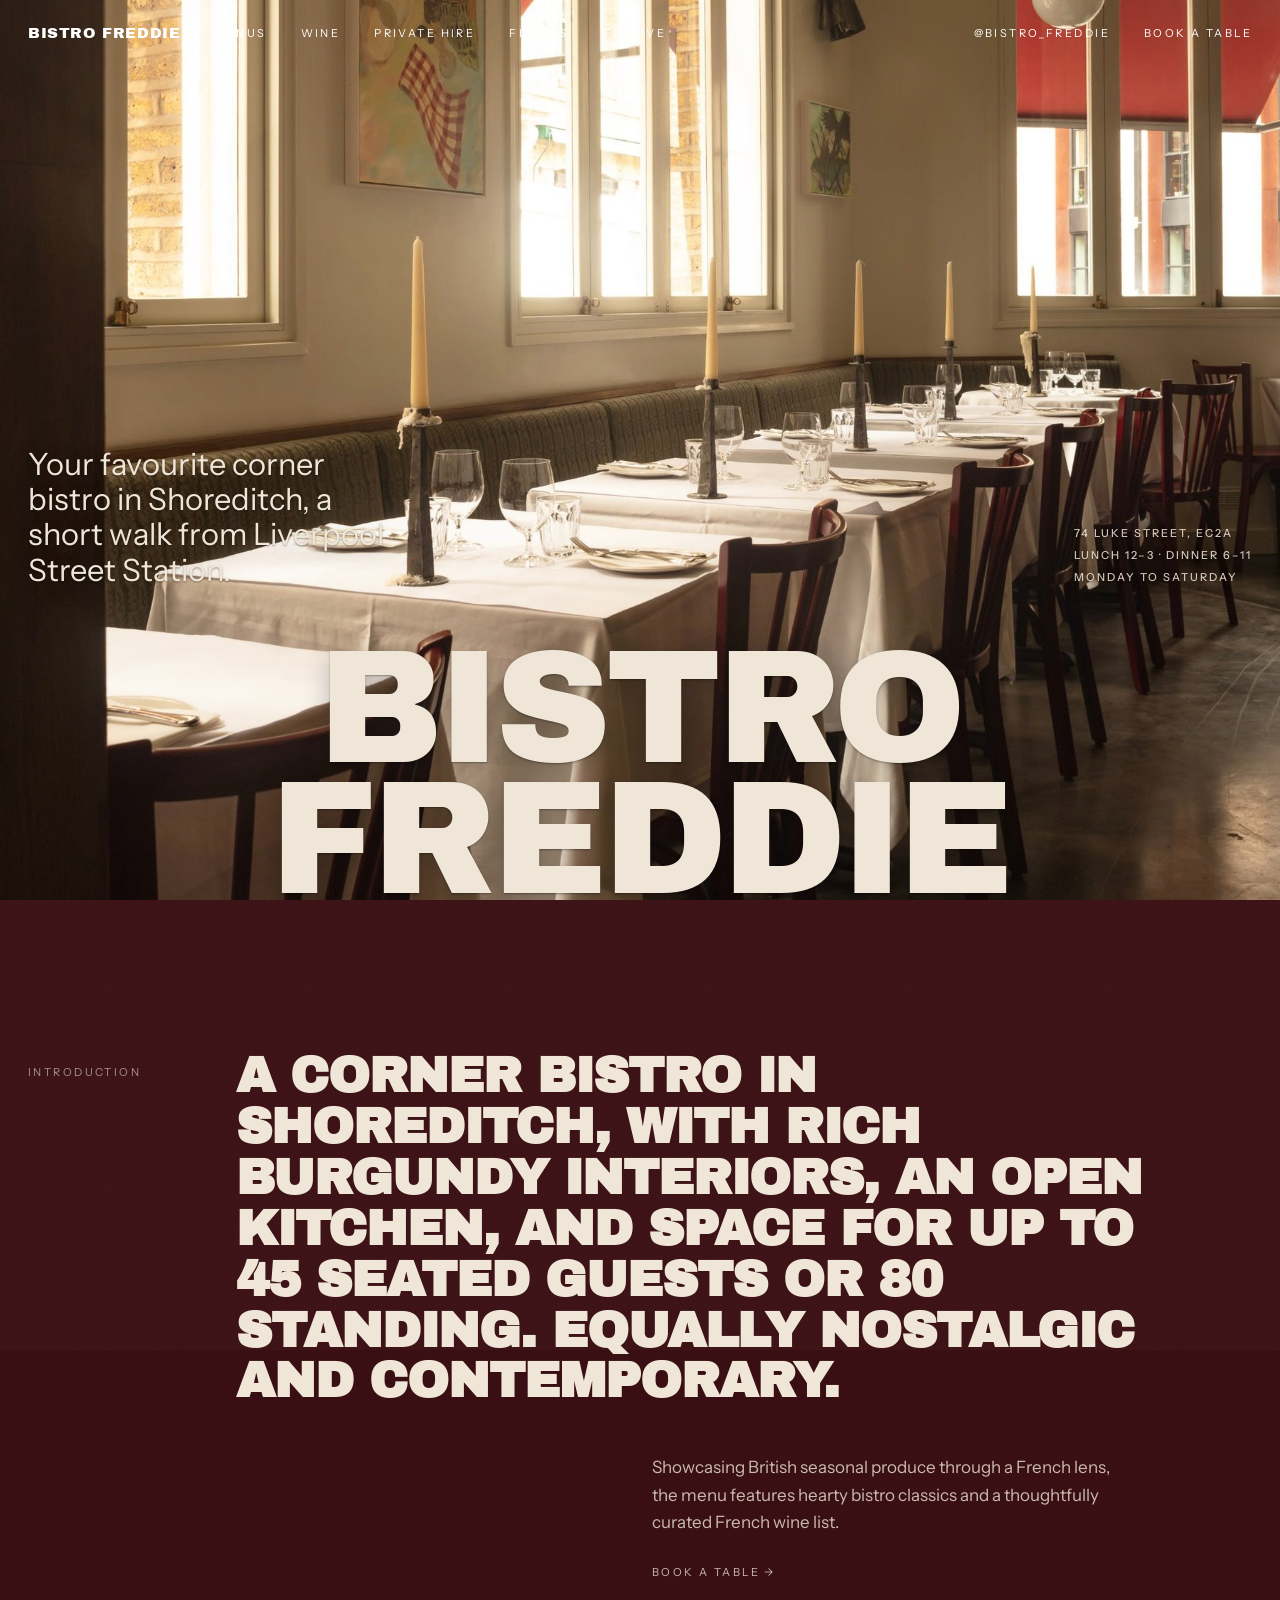
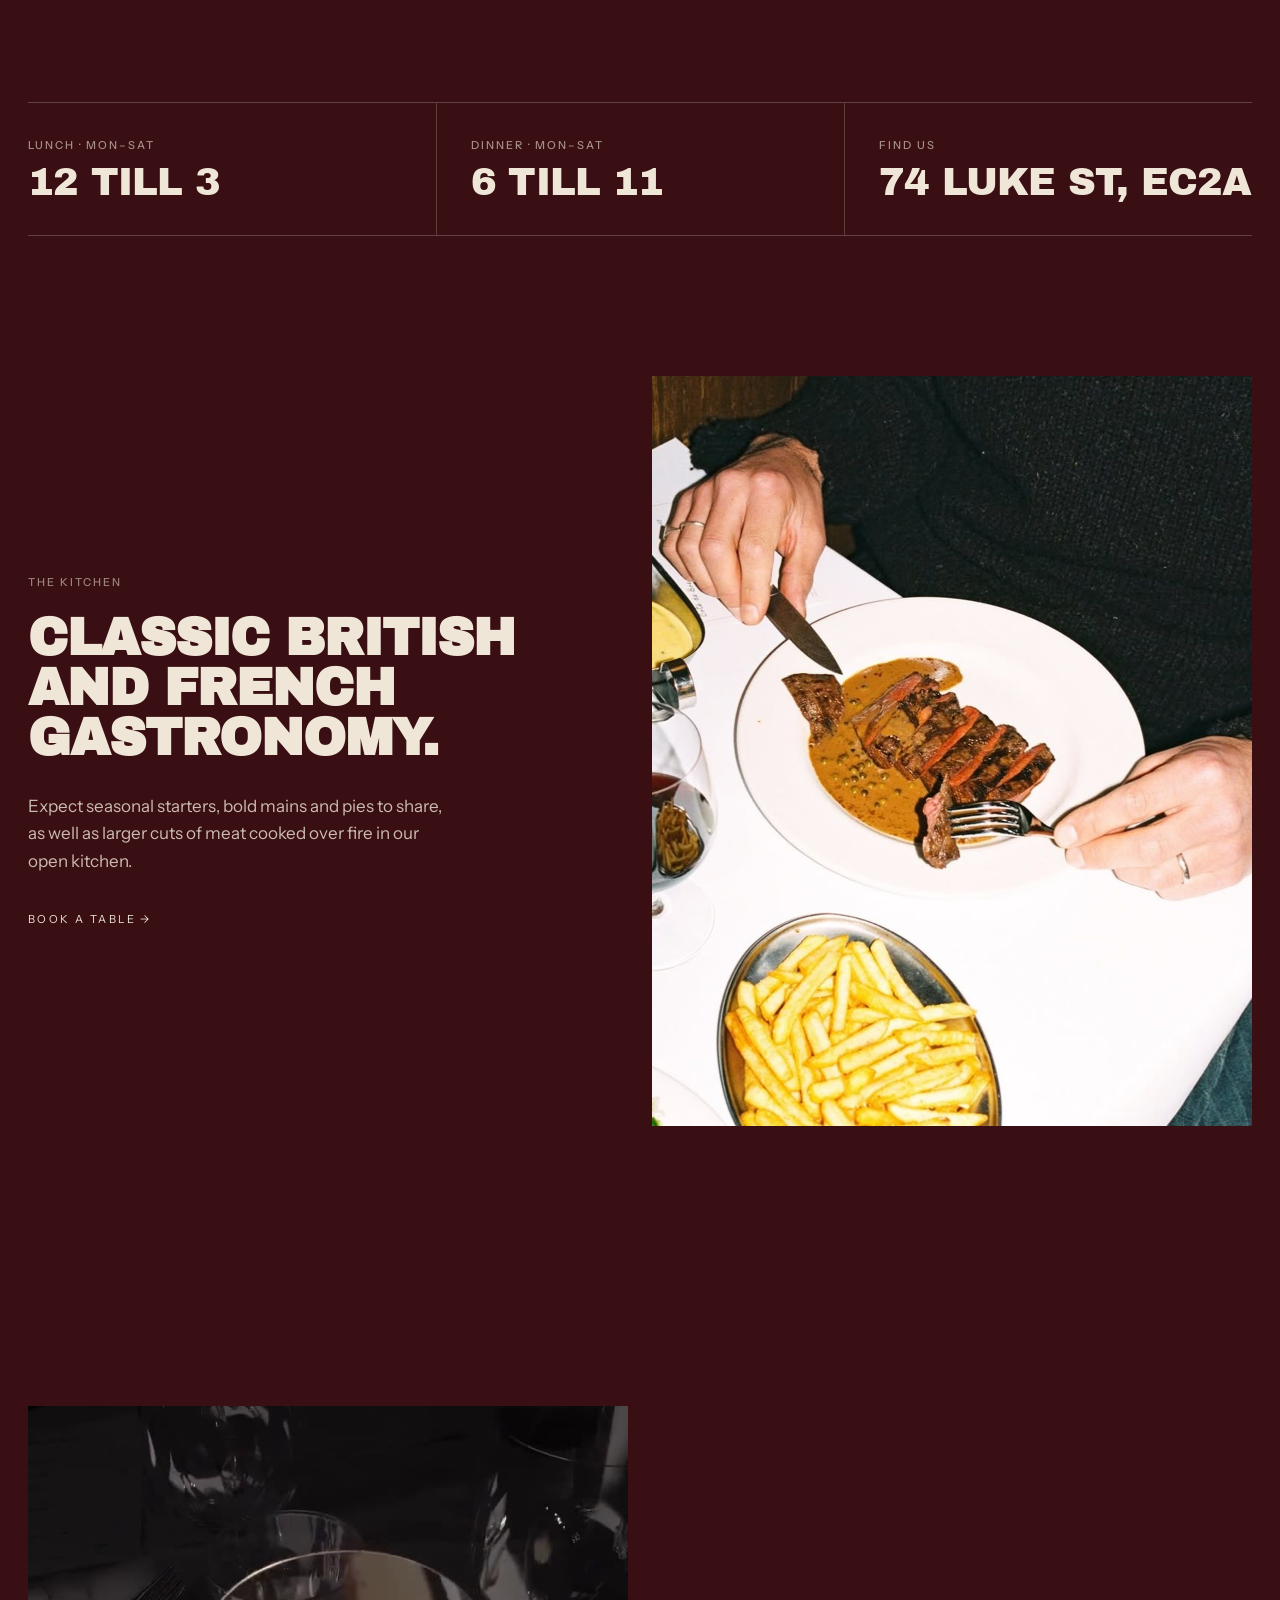
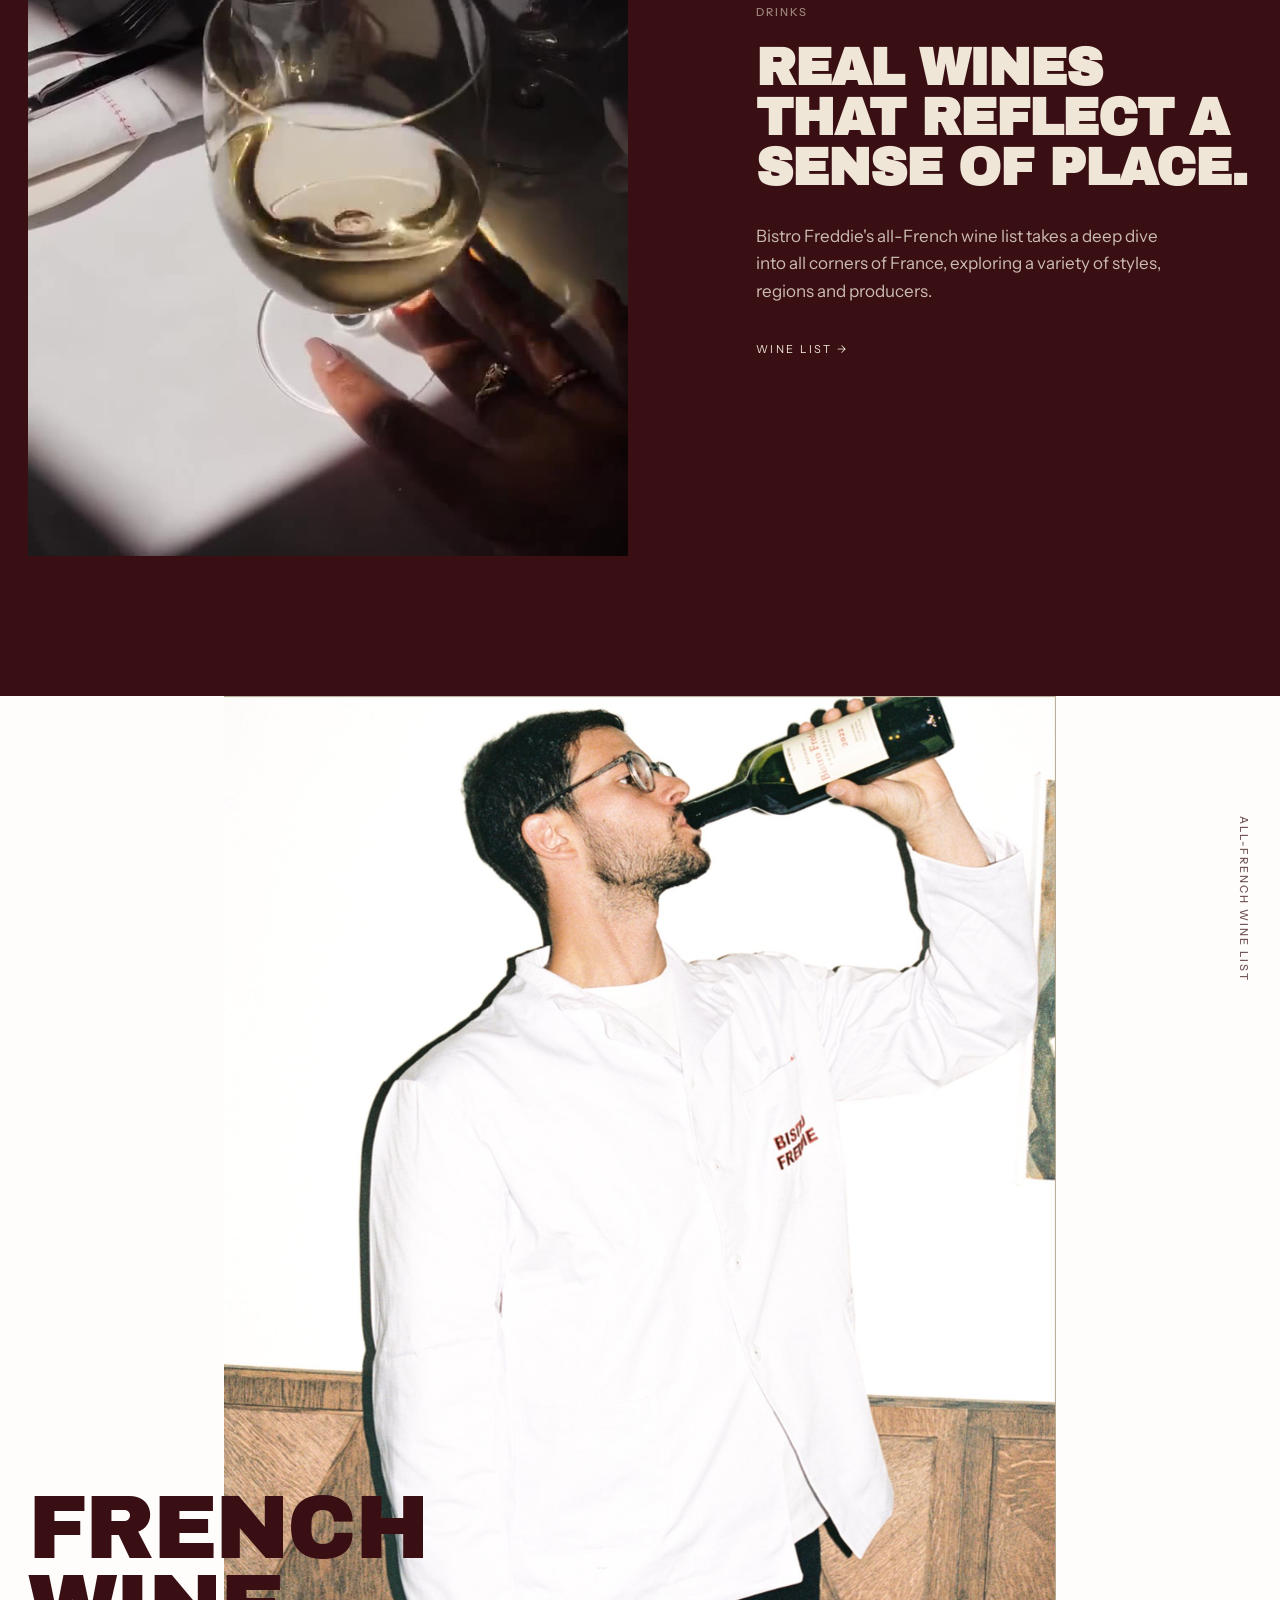
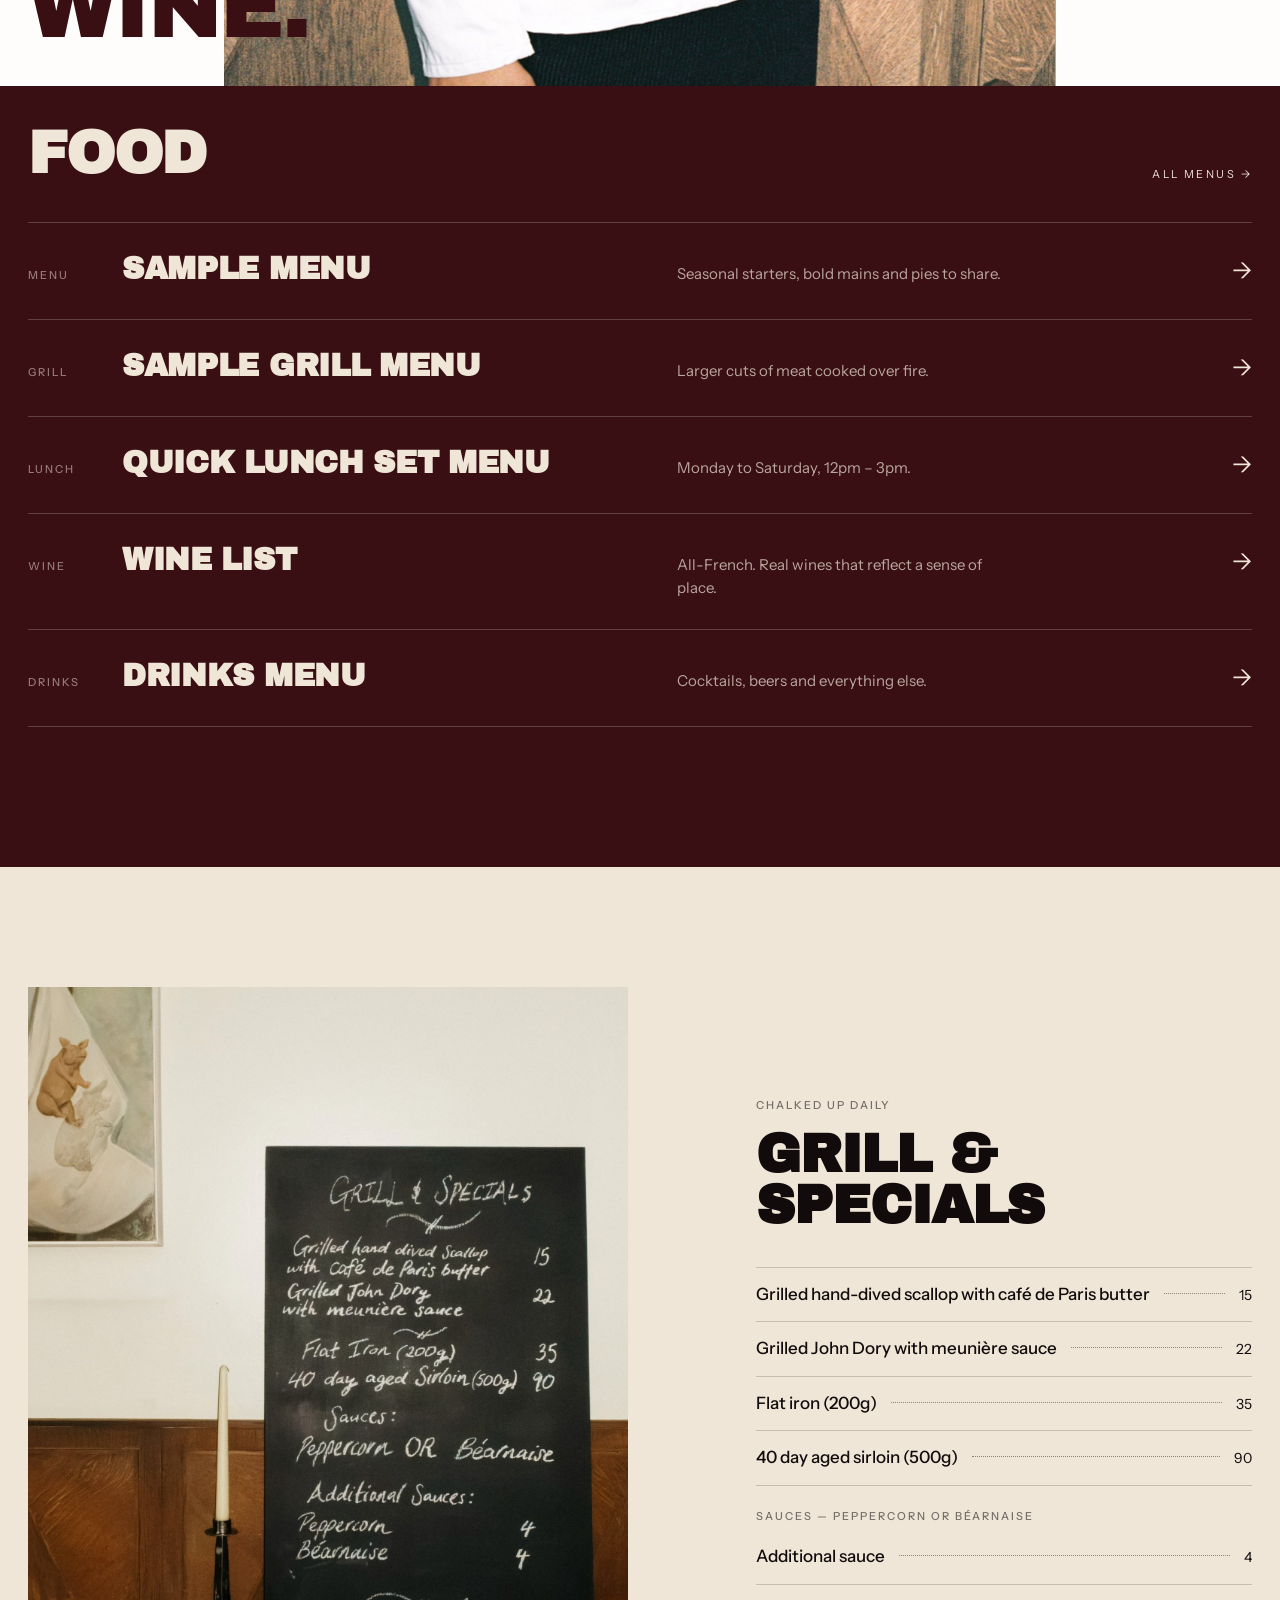
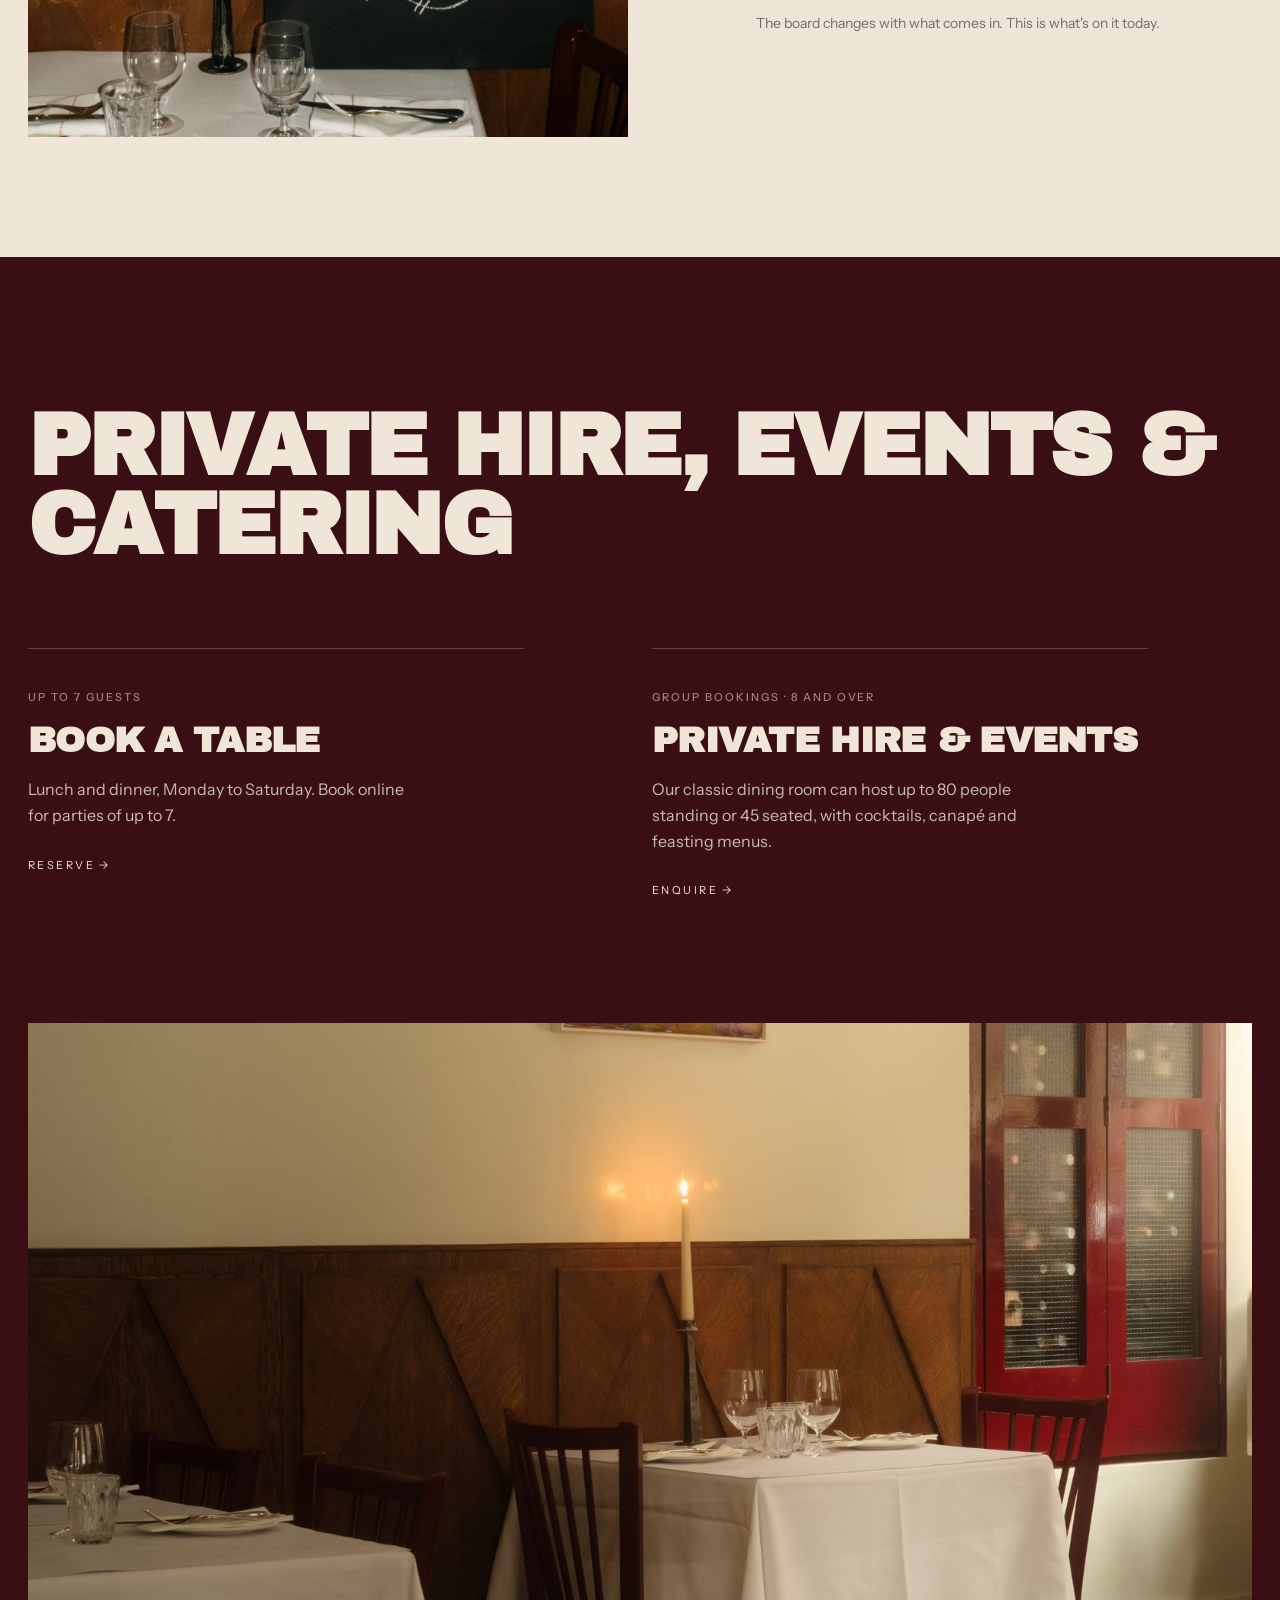
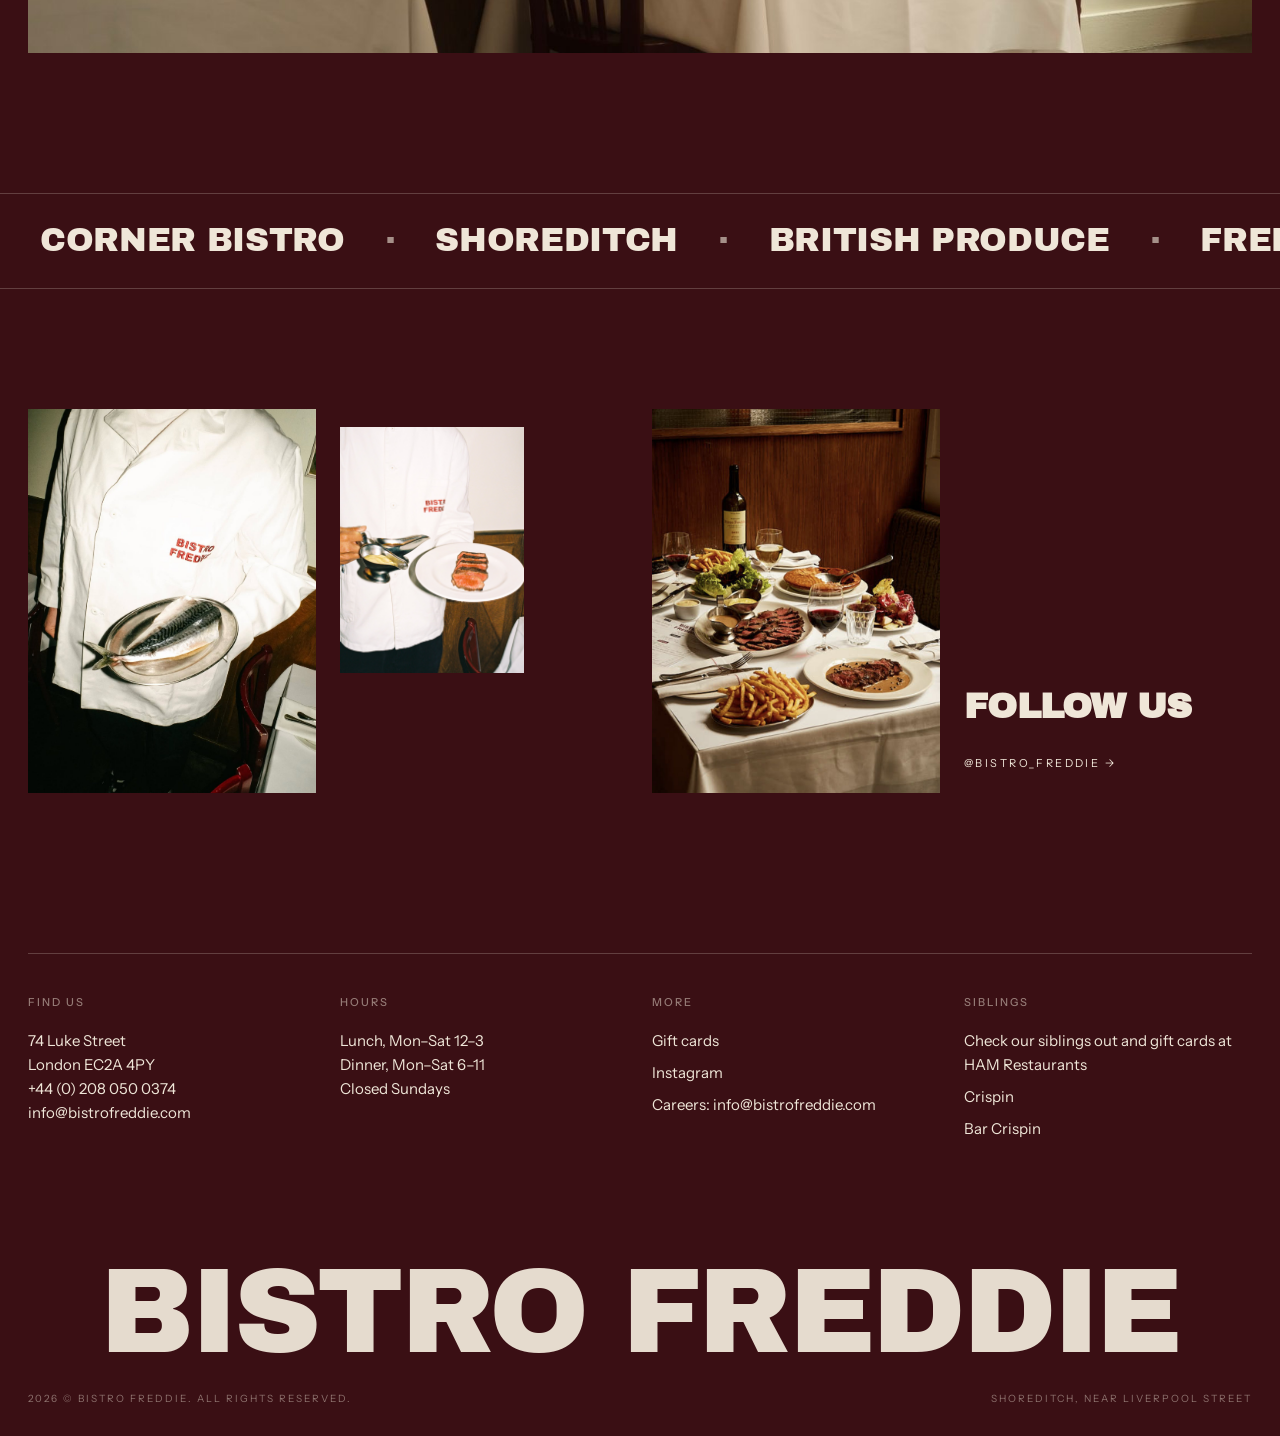
==== commit 873630cd: "Steak frites photo in the food section; mackerel in the follow cluster Co-Authored-By: Claude Fable " ====
--- a/index.html
+++ b/index.html
@@ -66,7 +66,7 @@
 </div>
 
 <section class="feat rev rv">
-  <div class="photo b" style="position:relative;overflow:hidden"><video autoplay muted loop playsinline poster="video/hero-poster.jpg" aria-label="From the grill to the plate" style="position:absolute;inset:0;width:100%;height:100%;object-fit:cover"><source src="video/hero.mp4" type="video/mp4"></video></div>
+  <div class="photo b" role="img" aria-label="Steak frites at Bistro Freddie"></div>
   <div class="txt">
     <div class="mono" style="opacity:.55;margin-bottom:22px">The kitchen</div>
     <h2>Classic British and French gastronomy.</h2>
--- a/style.css
+++ b/style.css
@@ -59,7 +59,7 @@
   .feat{padding:140px 28px;display:grid;grid-template-columns:repeat(12,1fr);gap:24px;align-items:center}
   .feat .photo{grid-column:1/7;aspect-ratio:4/5}
   .feat .photo.a{background:#24090C}
-  .feat .photo.b{grid-column:3/8;background-image:none;background:#24090C}.feat .photo.b:after{display:none}
+  .feat .photo.b{grid-column:3/8;background-image:url("img/steak-frites.jpg");background-position:center 30%}
   .feat .txt{grid-column:8/13}
   .feat h2{font-family:var(--black);font-size:clamp(34px,4vw,64px);line-height:.98;letter-spacing:-.02em;text-transform:uppercase}
   .feat h2 i{font-style:normal;}
@@ -131,7 +131,7 @@
   /* INSTA */
   .ig{padding:120px 28px 0;display:grid;grid-template-columns:repeat(12,1fr);gap:24px;align-items:end}
   .ig .photo{aspect-ratio:3/4}
-  .ig .p1{grid-column:1/4;background-image:url("img/steak-frites.jpg")}
+  .ig .p1{grid-column:1/4;background-image:url("img/mackerel.jpg");background-position:center 40%}
   .ig .p2{grid-column:4/6;aspect-ratio:3/4;margin-bottom:120px;background-image:url("img/chef-plate.jpg")}
   .ig .p3{grid-column:7/10;background-image:url("img/table.jpg")}
   .ig .cap{grid-column:10/13;padding-bottom:20px}
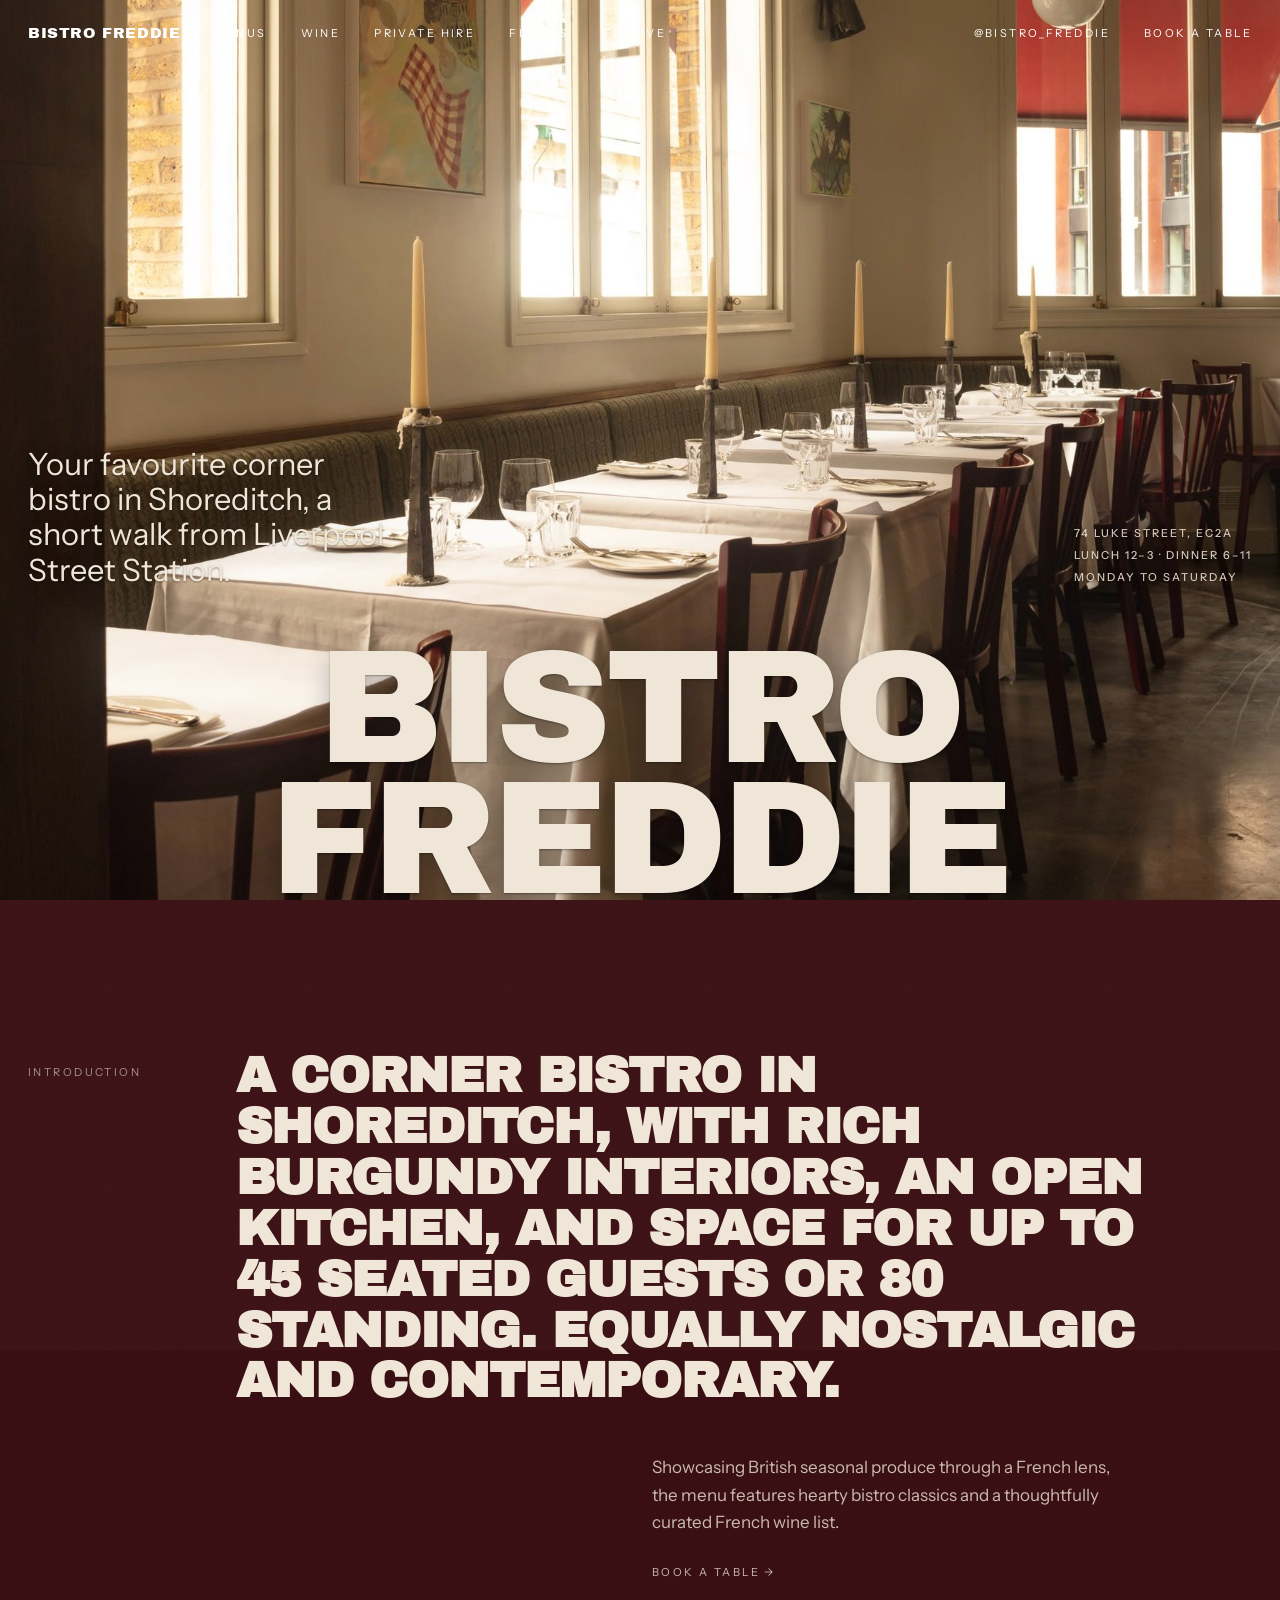
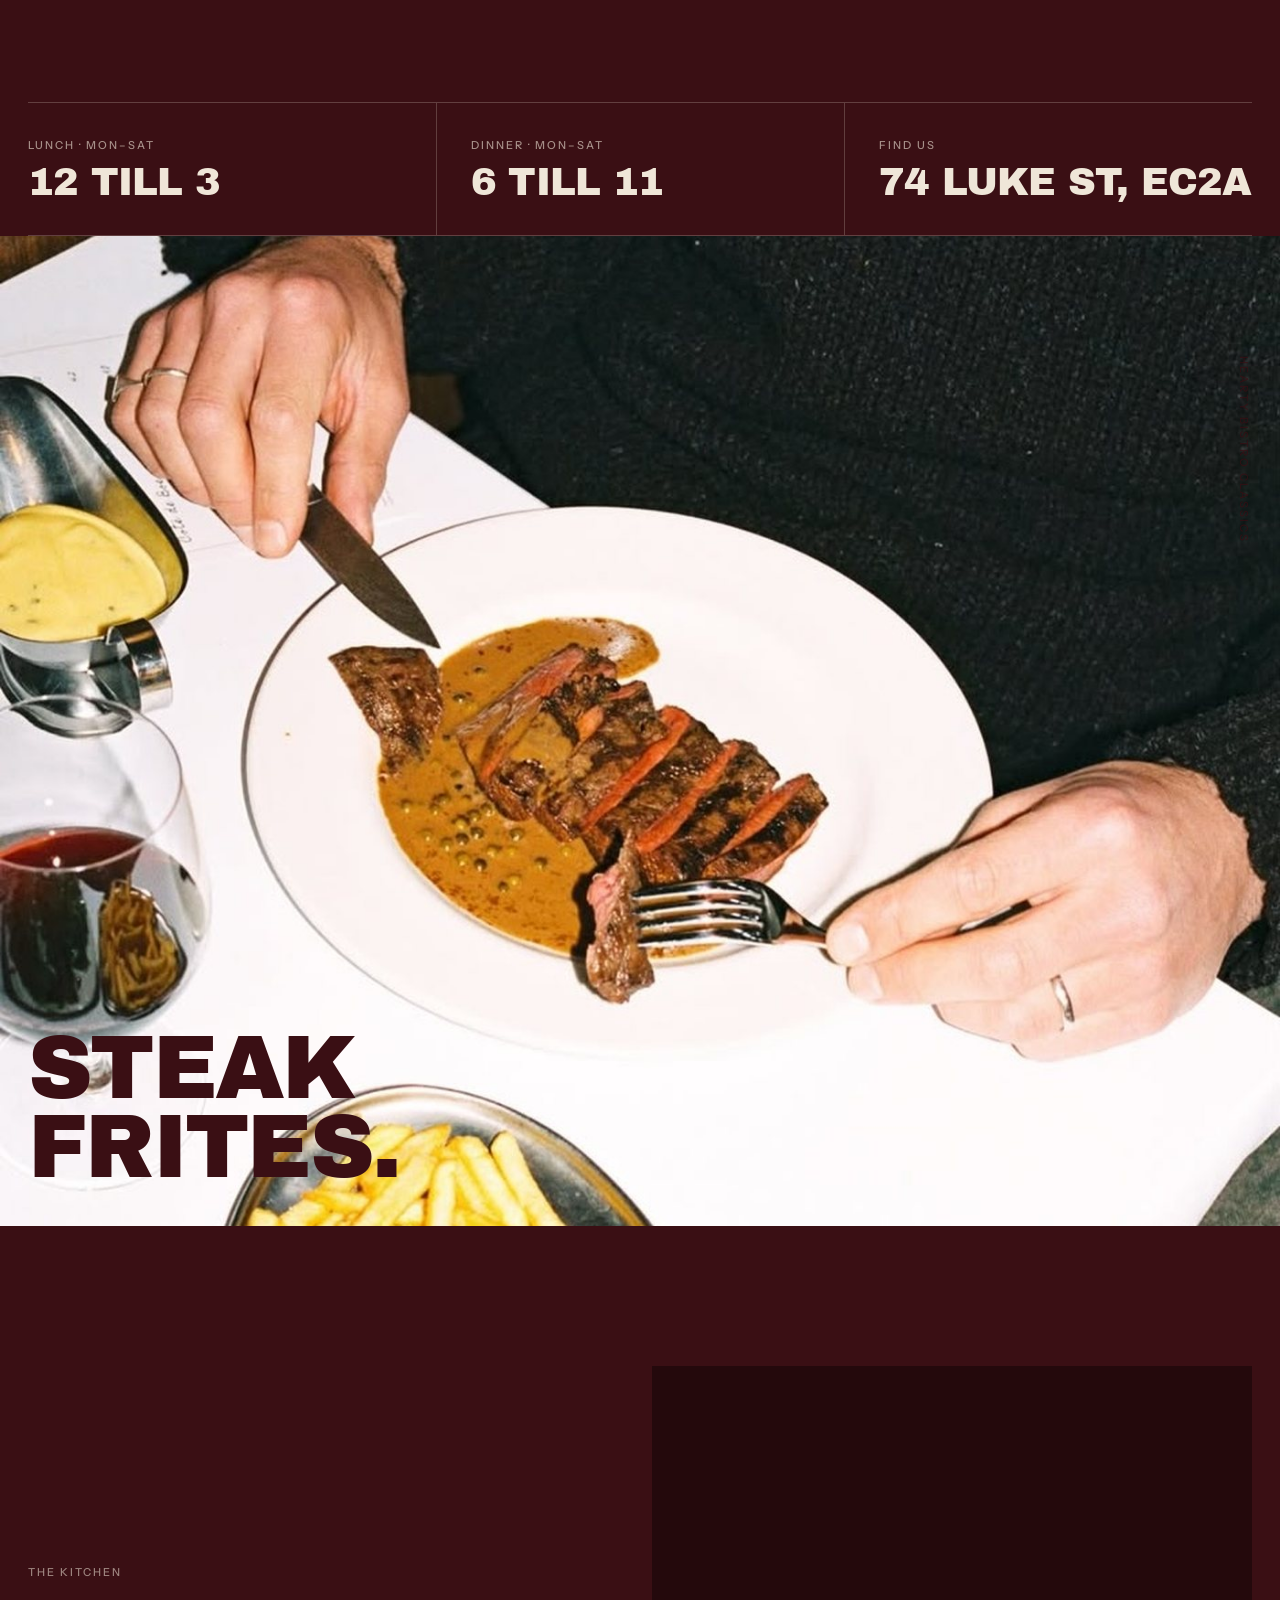
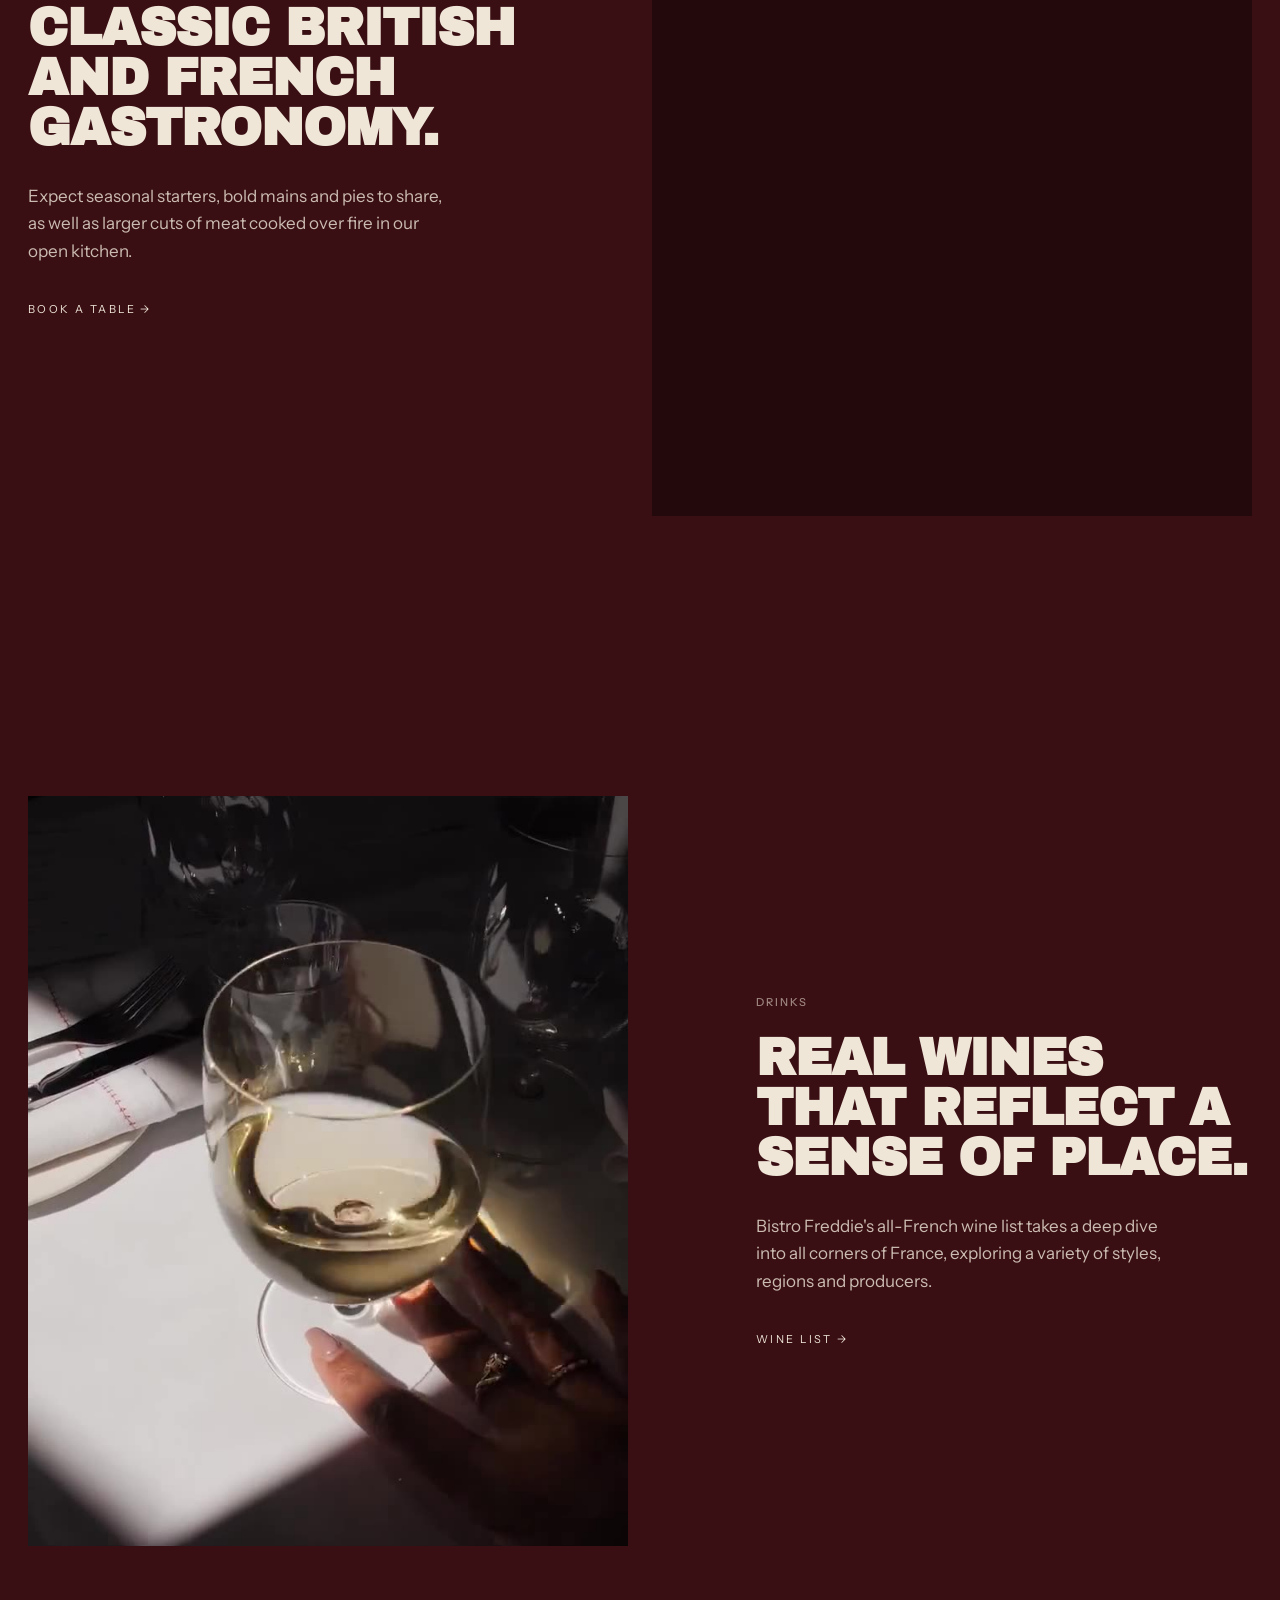
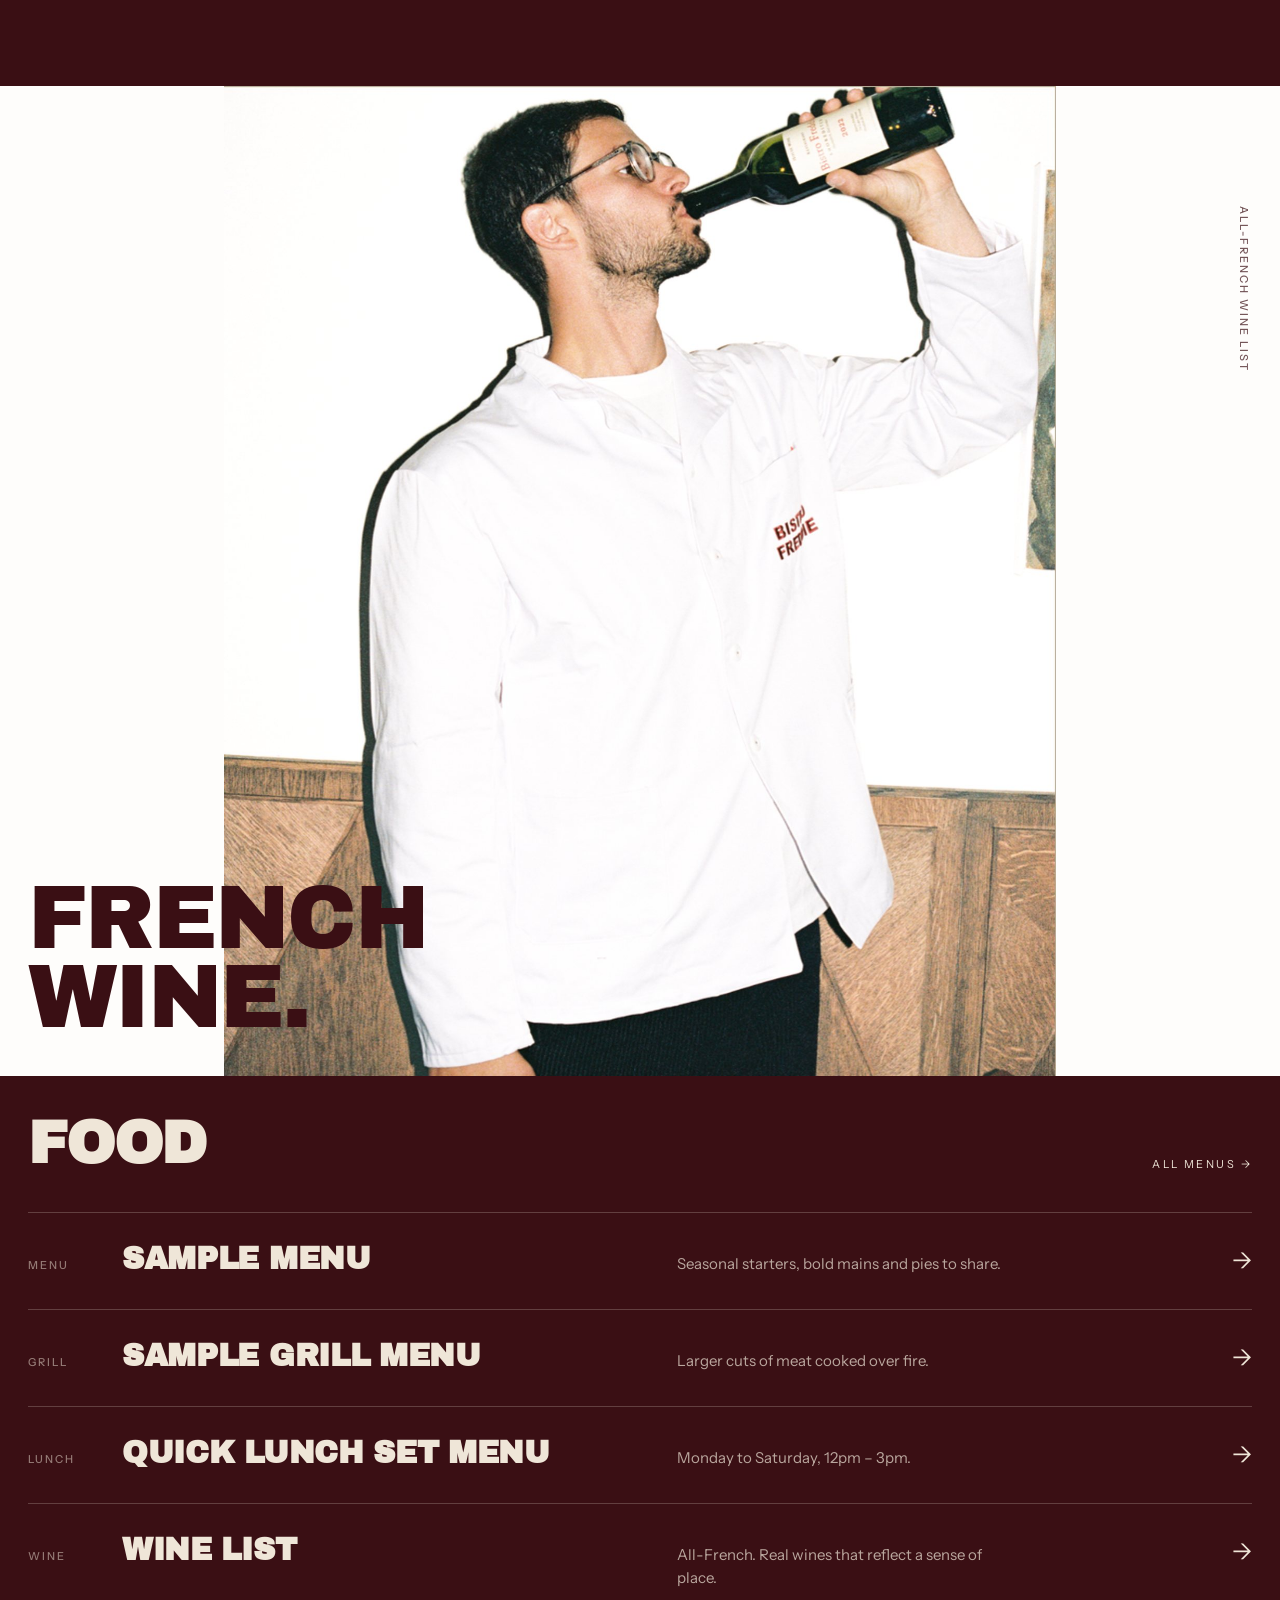
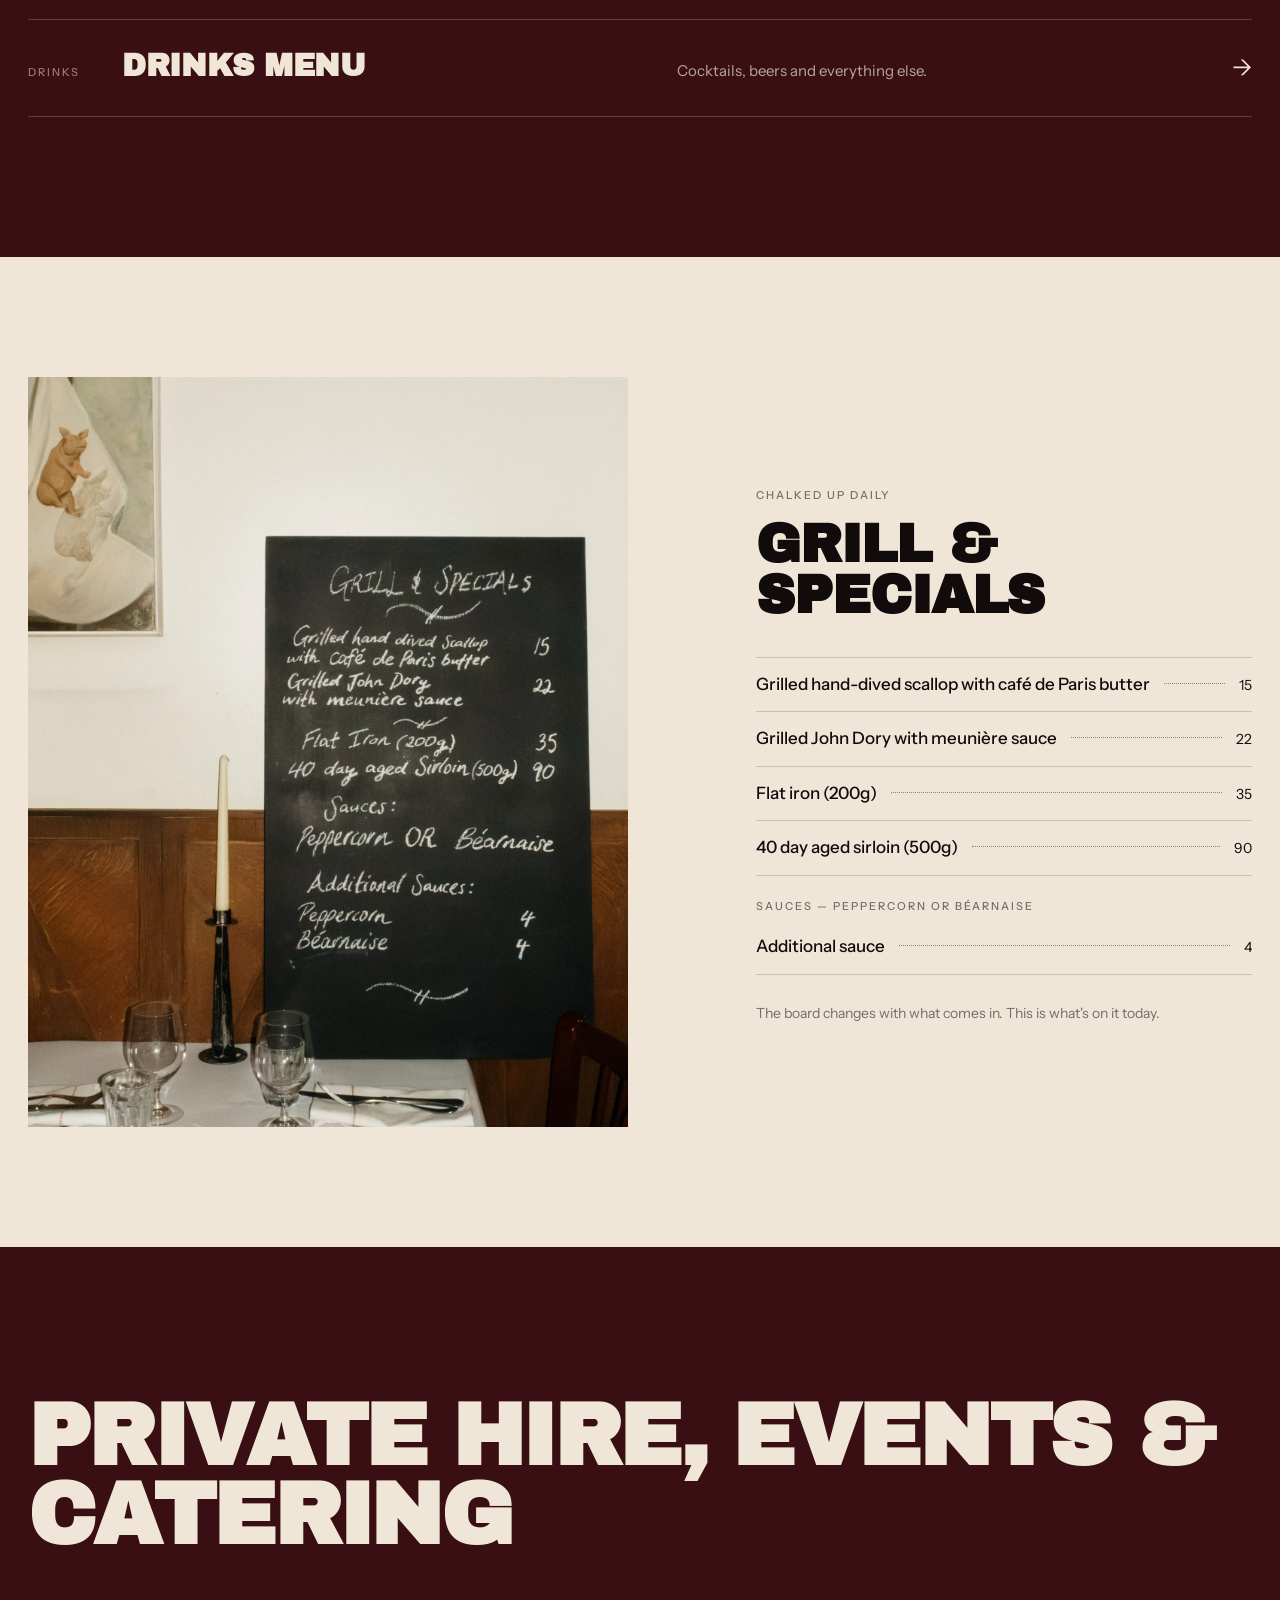
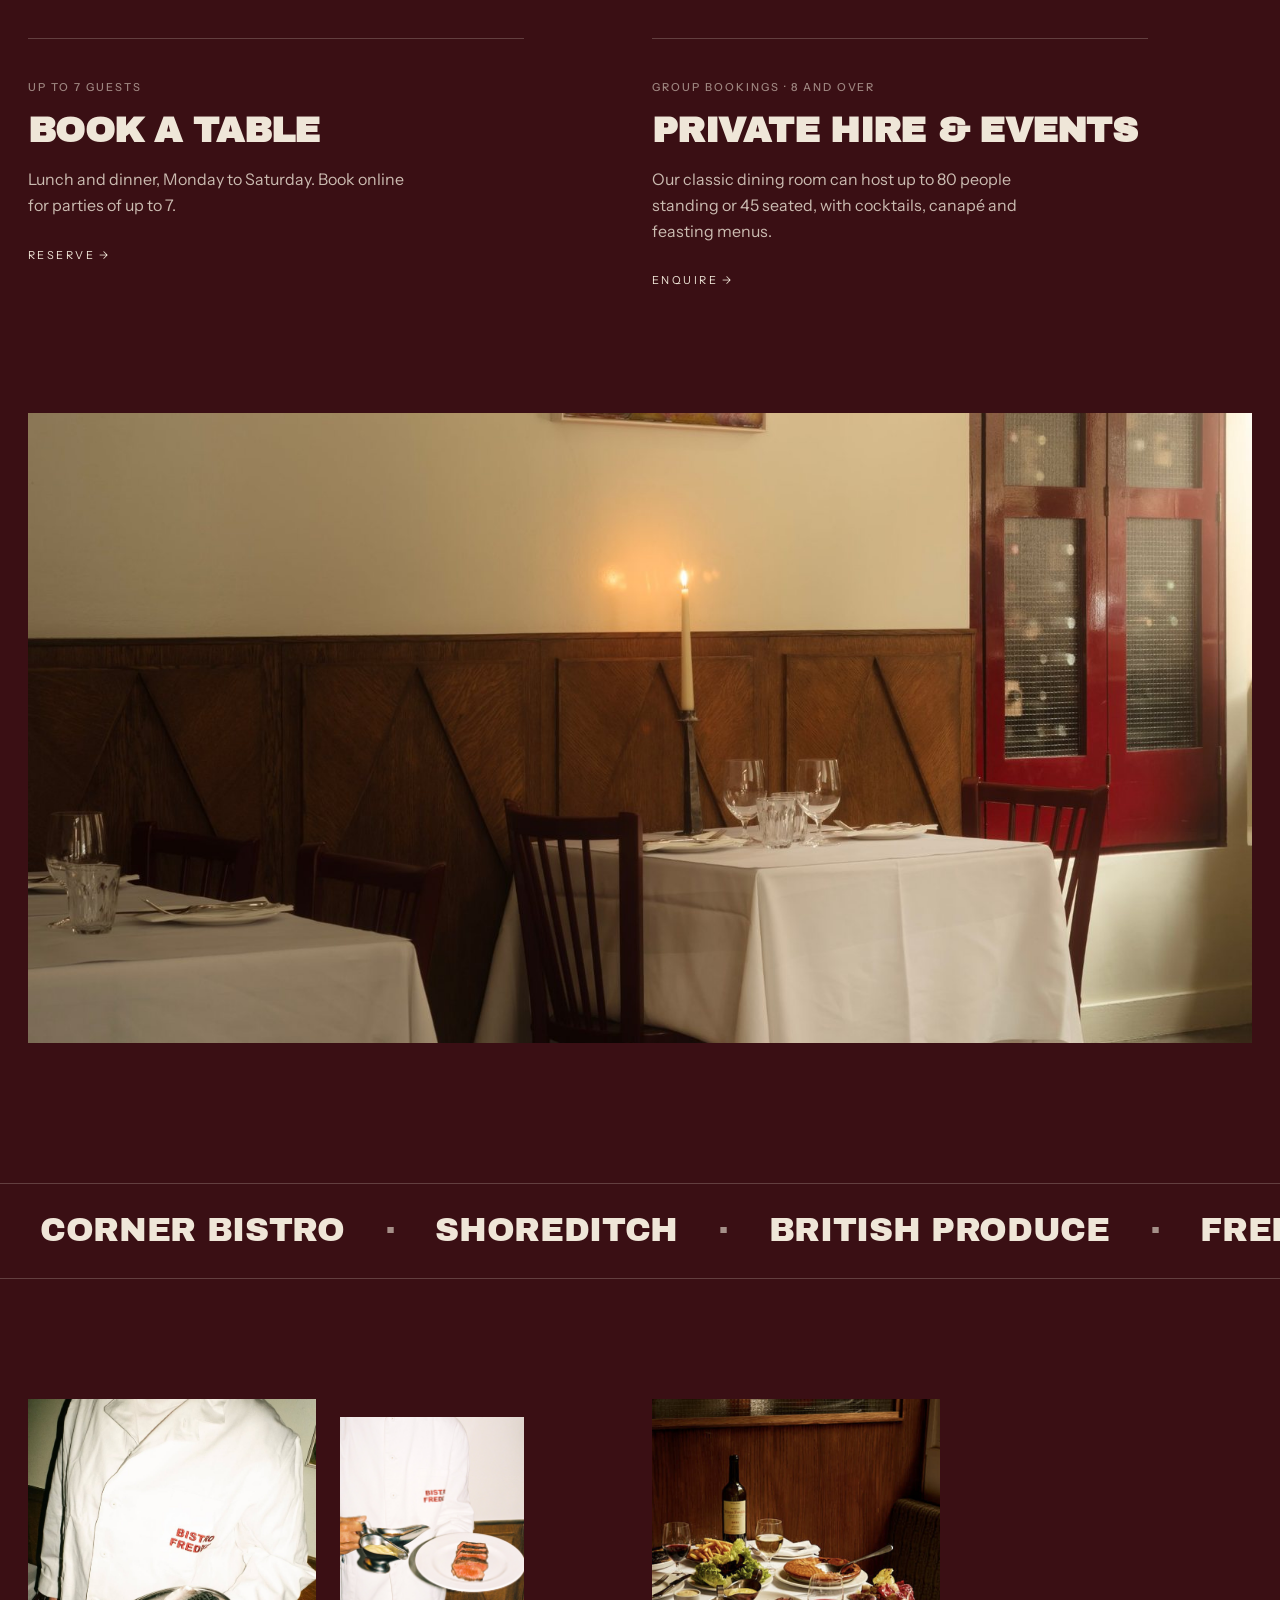
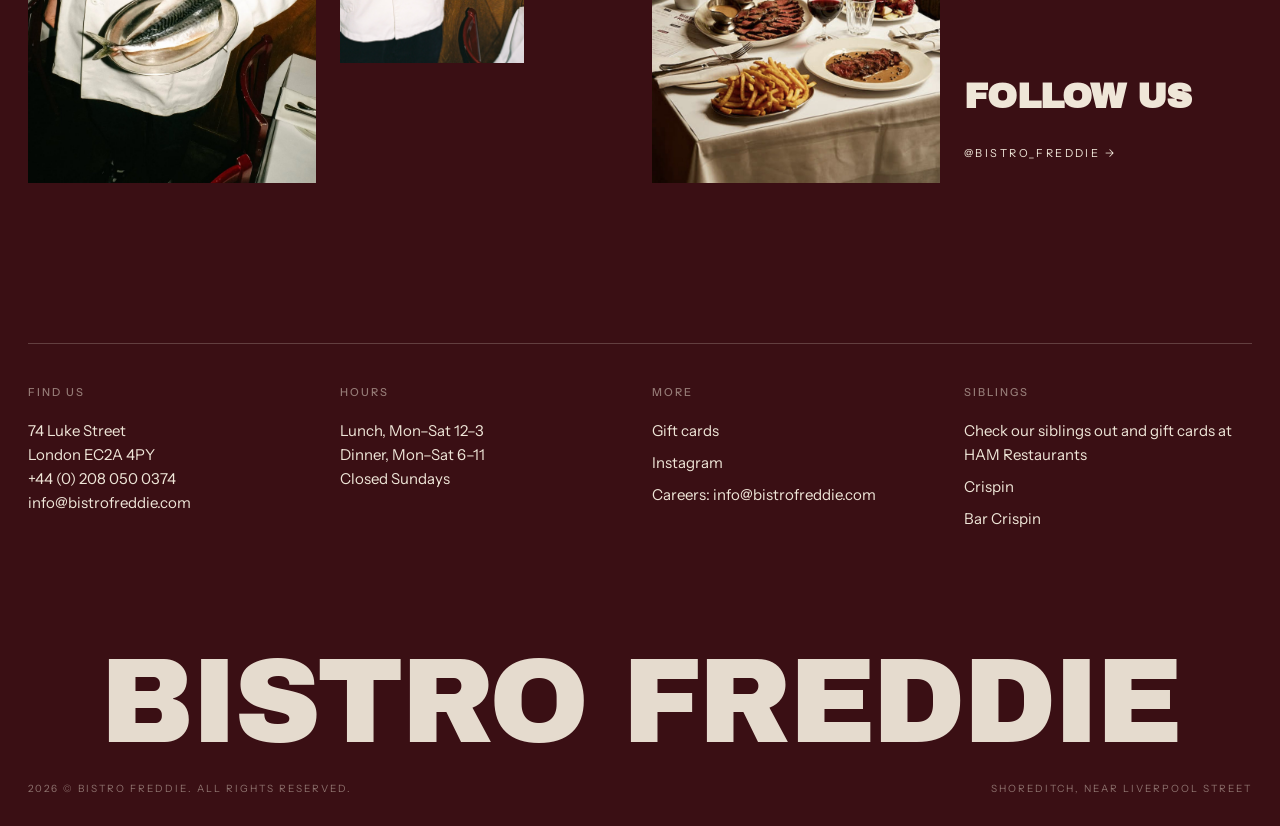
==== commit 2a3b2595: "Full-bleed steak frites section; plating video trimmed before caption Co-Authored-By: Claude Fable 5" ====
--- a/index.html
+++ b/index.html
@@ -65,8 +65,14 @@
   <div><span class="mono">Find us</span><span class="big">74 Luke St, <i>EC2A</i></span></div>
 </div>
 
+<section class="chef food">
+  <div class="photo" role="img" aria-label="Steak frites with peppercorn sauce"></div>
+  <span class="mono">Hearty bistro classics</span>
+  <div class="cap">Steak<i>frites.</i></div>
+</section>
+
 <section class="feat rev rv">
-  <div class="photo b" role="img" aria-label="Steak frites at Bistro Freddie"></div>
+  <div class="photo b" style="position:relative;overflow:hidden"><video autoplay muted loop playsinline aria-label="Plating in the open kitchen" style="position:absolute;inset:0;width:100%;height:100%;object-fit:cover"><source src="video/plating.mp4" type="video/mp4"></video></div>
   <div class="txt">
     <div class="mono" style="opacity:.55;margin-bottom:22px">The kitchen</div>
     <h2>Classic British and French gastronomy.</h2>
--- a/style.css
+++ b/style.css
@@ -59,7 +59,7 @@
   .feat{padding:140px 28px;display:grid;grid-template-columns:repeat(12,1fr);gap:24px;align-items:center}
   .feat .photo{grid-column:1/7;aspect-ratio:4/5}
   .feat .photo.a{background:#24090C}
-  .feat .photo.b{grid-column:3/8;background-image:url("img/steak-frites.jpg");background-position:center 30%}
+  .feat .photo.b{grid-column:3/8;background:#24090C}
   .feat .txt{grid-column:8/13}
   .feat h2{font-family:var(--black);font-size:clamp(34px,4vw,64px);line-height:.98;letter-spacing:-.02em;text-transform:uppercase}
   .feat h2 i{font-style:normal;}
@@ -293,3 +293,8 @@
   @media (max-width:900px){.vids{display:block;padding-bottom:60px}.vids .v{margin-bottom:24px}.fhero{padding:0 18px 36px}.fgrid{grid-template-columns:1fr;padding:60px 0}}
 
   .hero .word,.hero .meta,.fhero .in{text-shadow:0 1px 2px rgba(0,0,0,.35),0 6px 28px rgba(0,0,0,.25)}
+
+  .chef.food{background:#2A0B0E}
+  .chef.food .photo{background-image:url("img/steak-frites.jpg");background-size:cover;background-position:center 35%;background-color:#2A0B0E}
+  .chef.food .cap,.chef.food .mono{color:var(--ox);text-shadow:none}
+  @media (max-width:900px){.chef.food .photo{background-position:center 30%}}
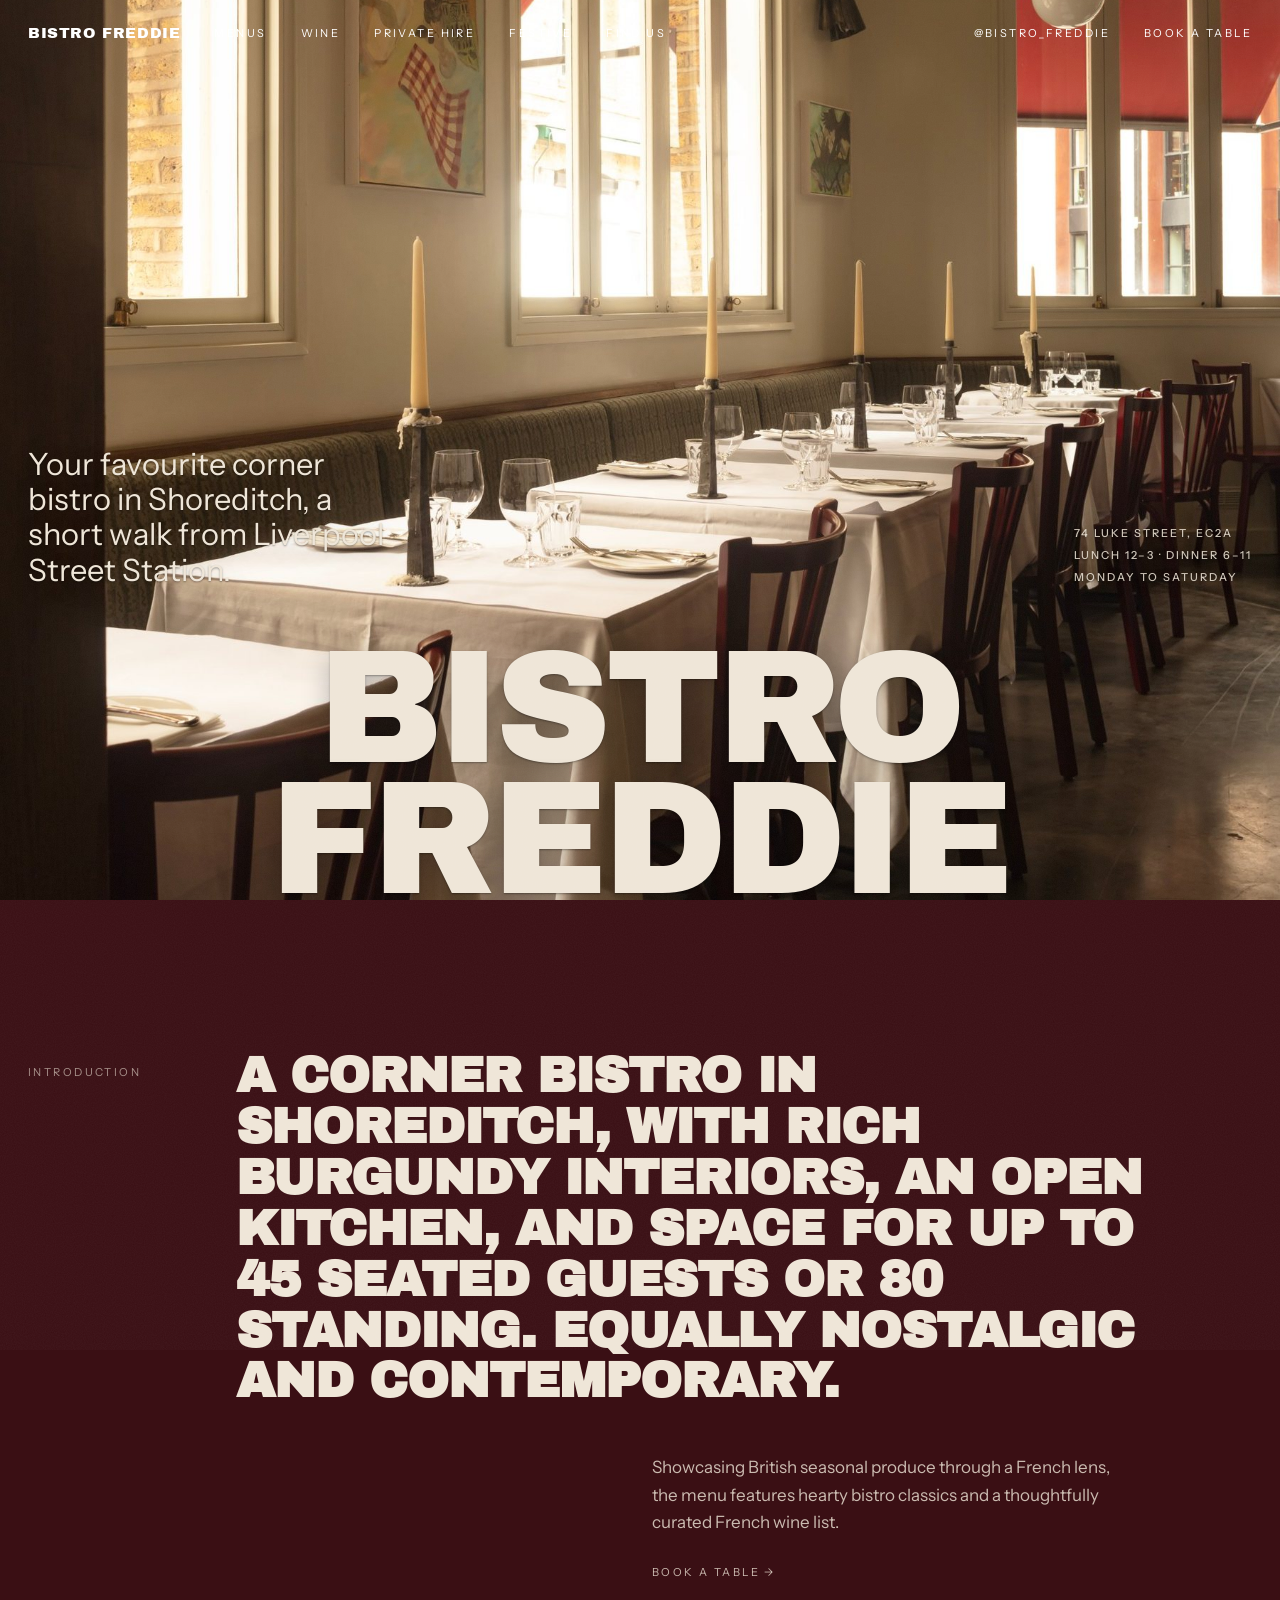
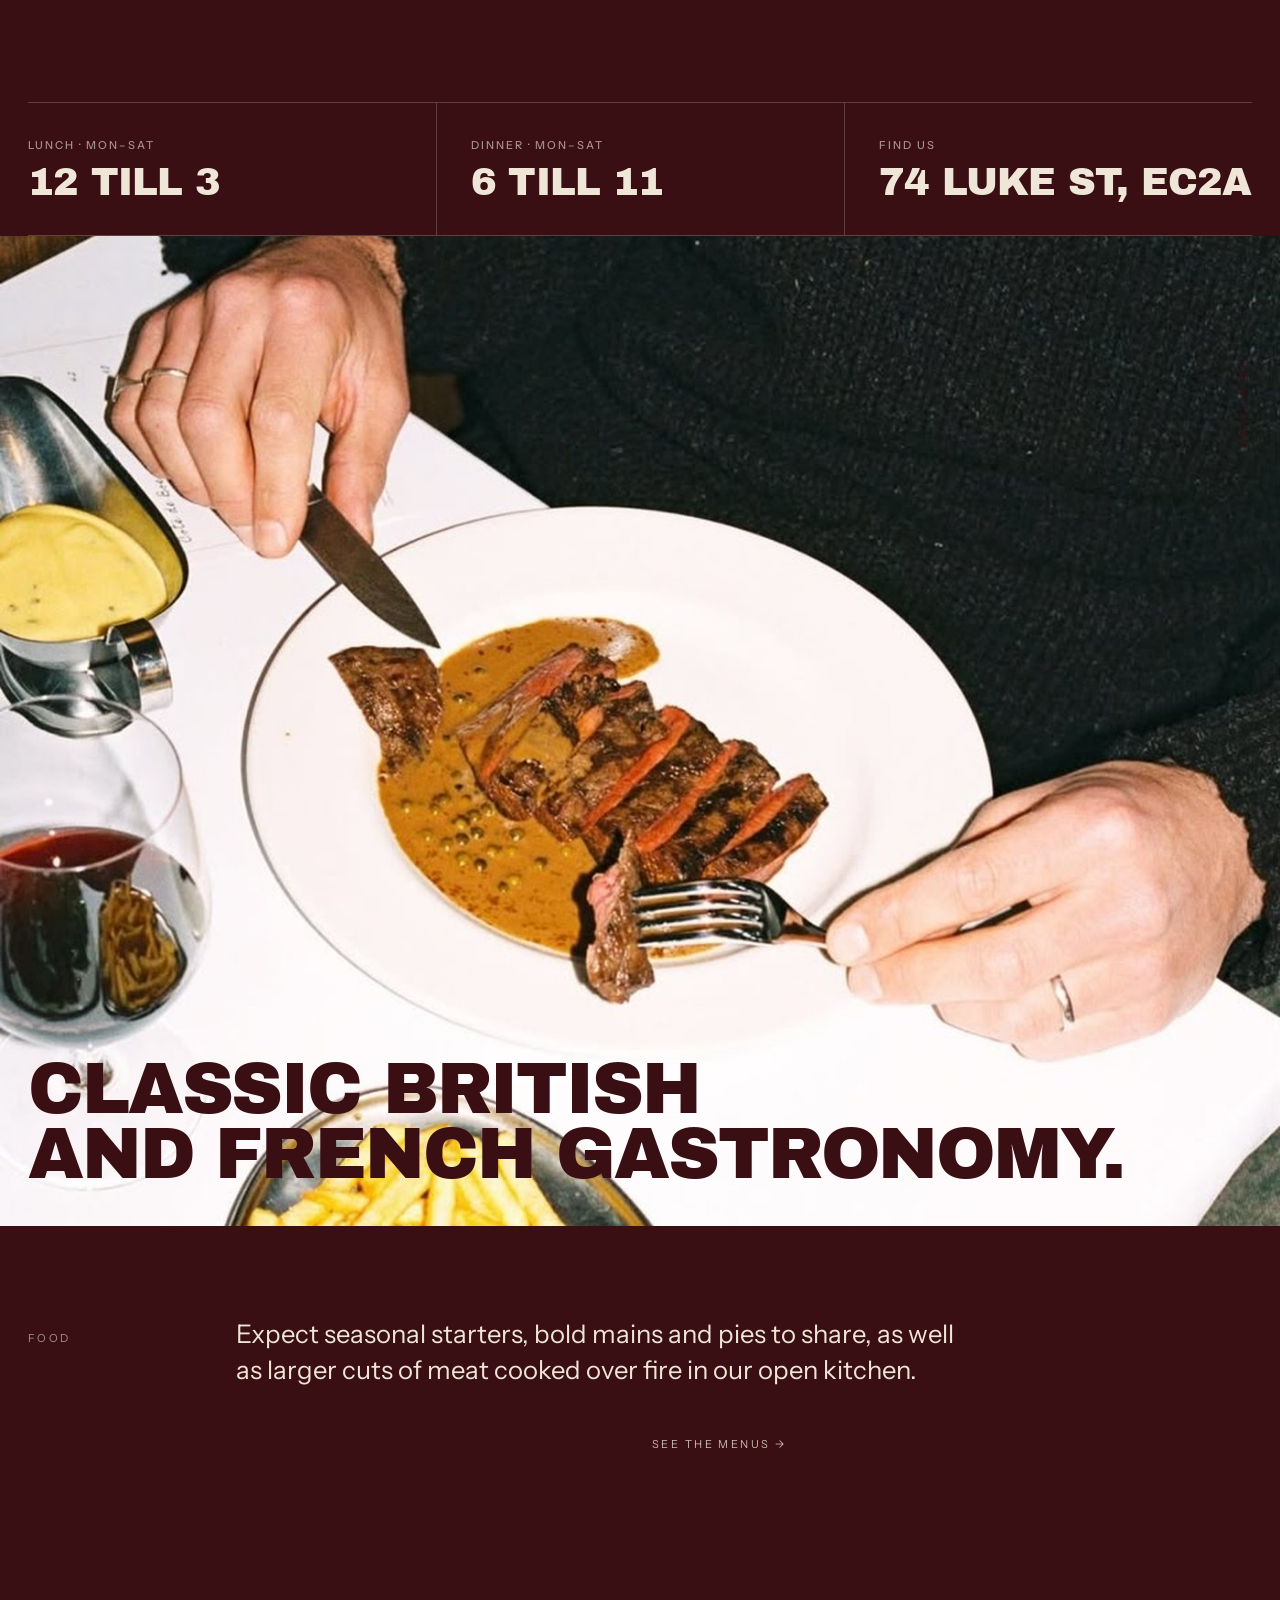
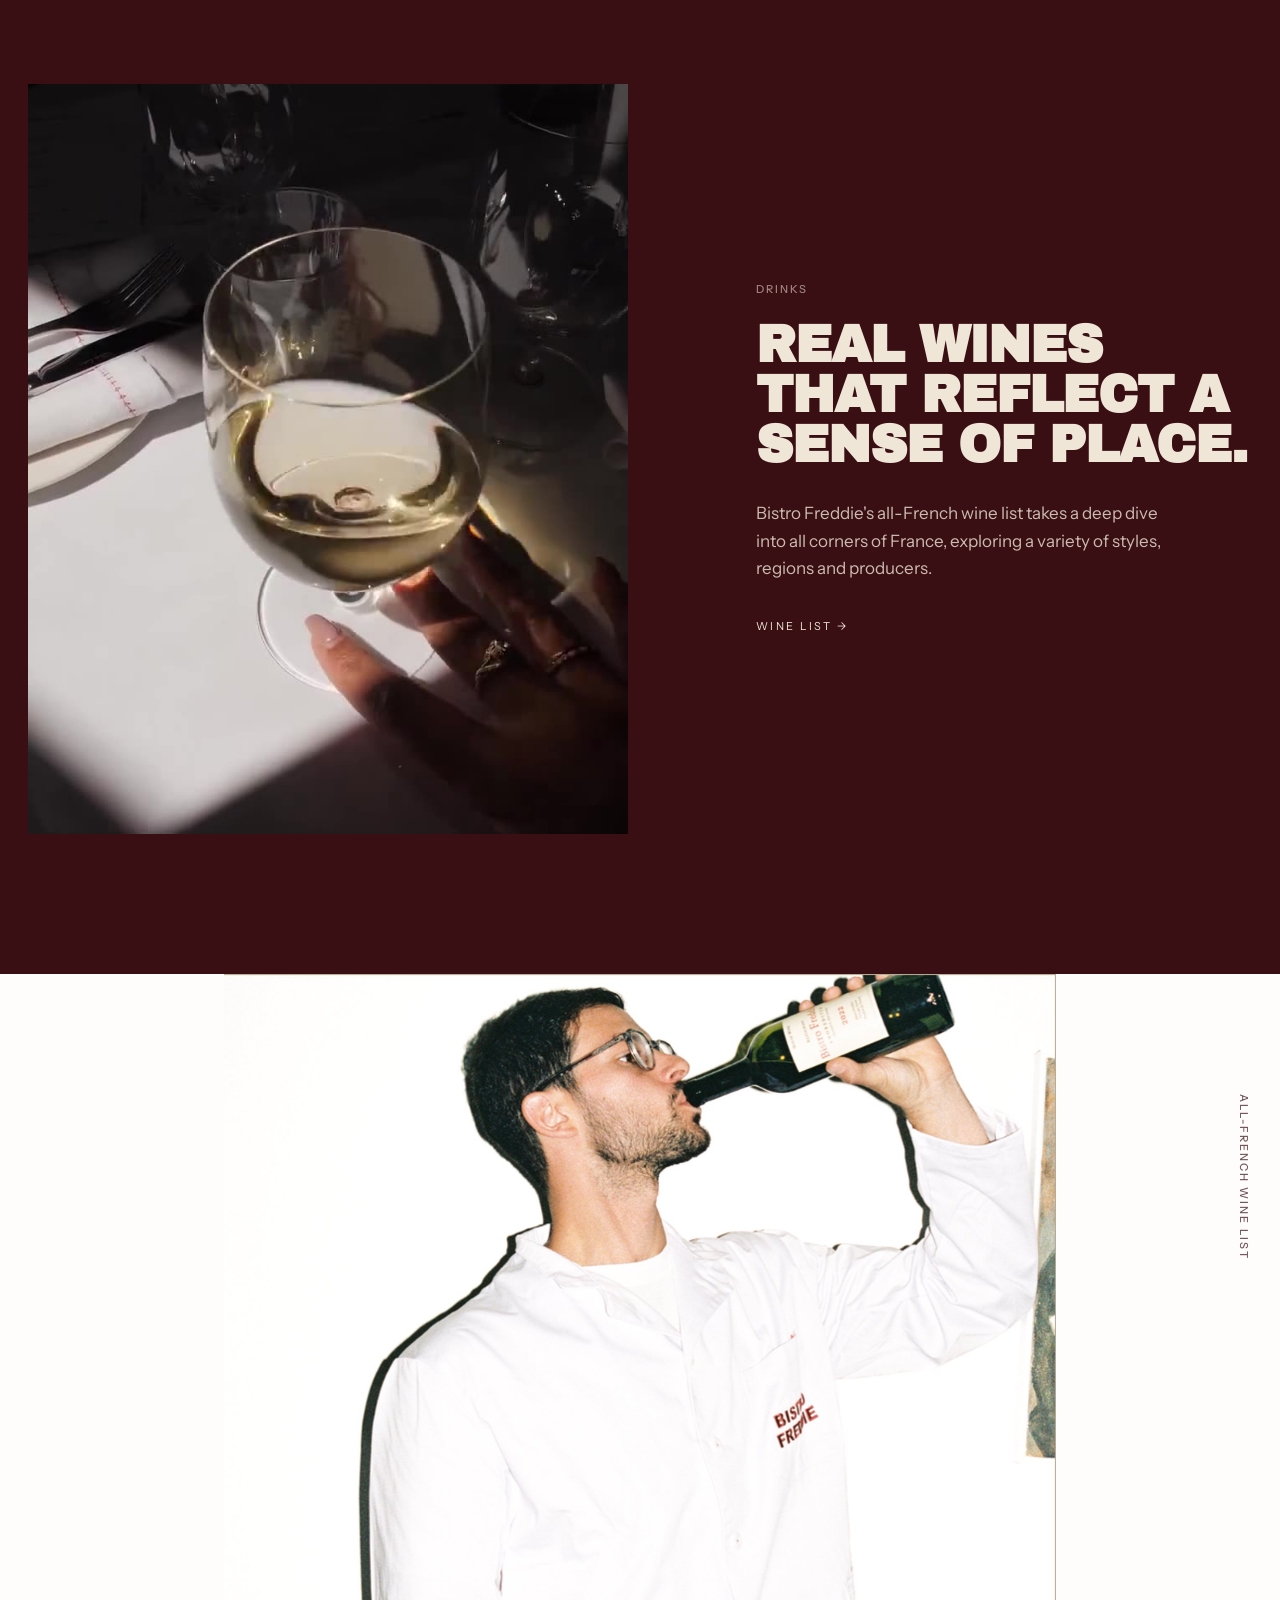
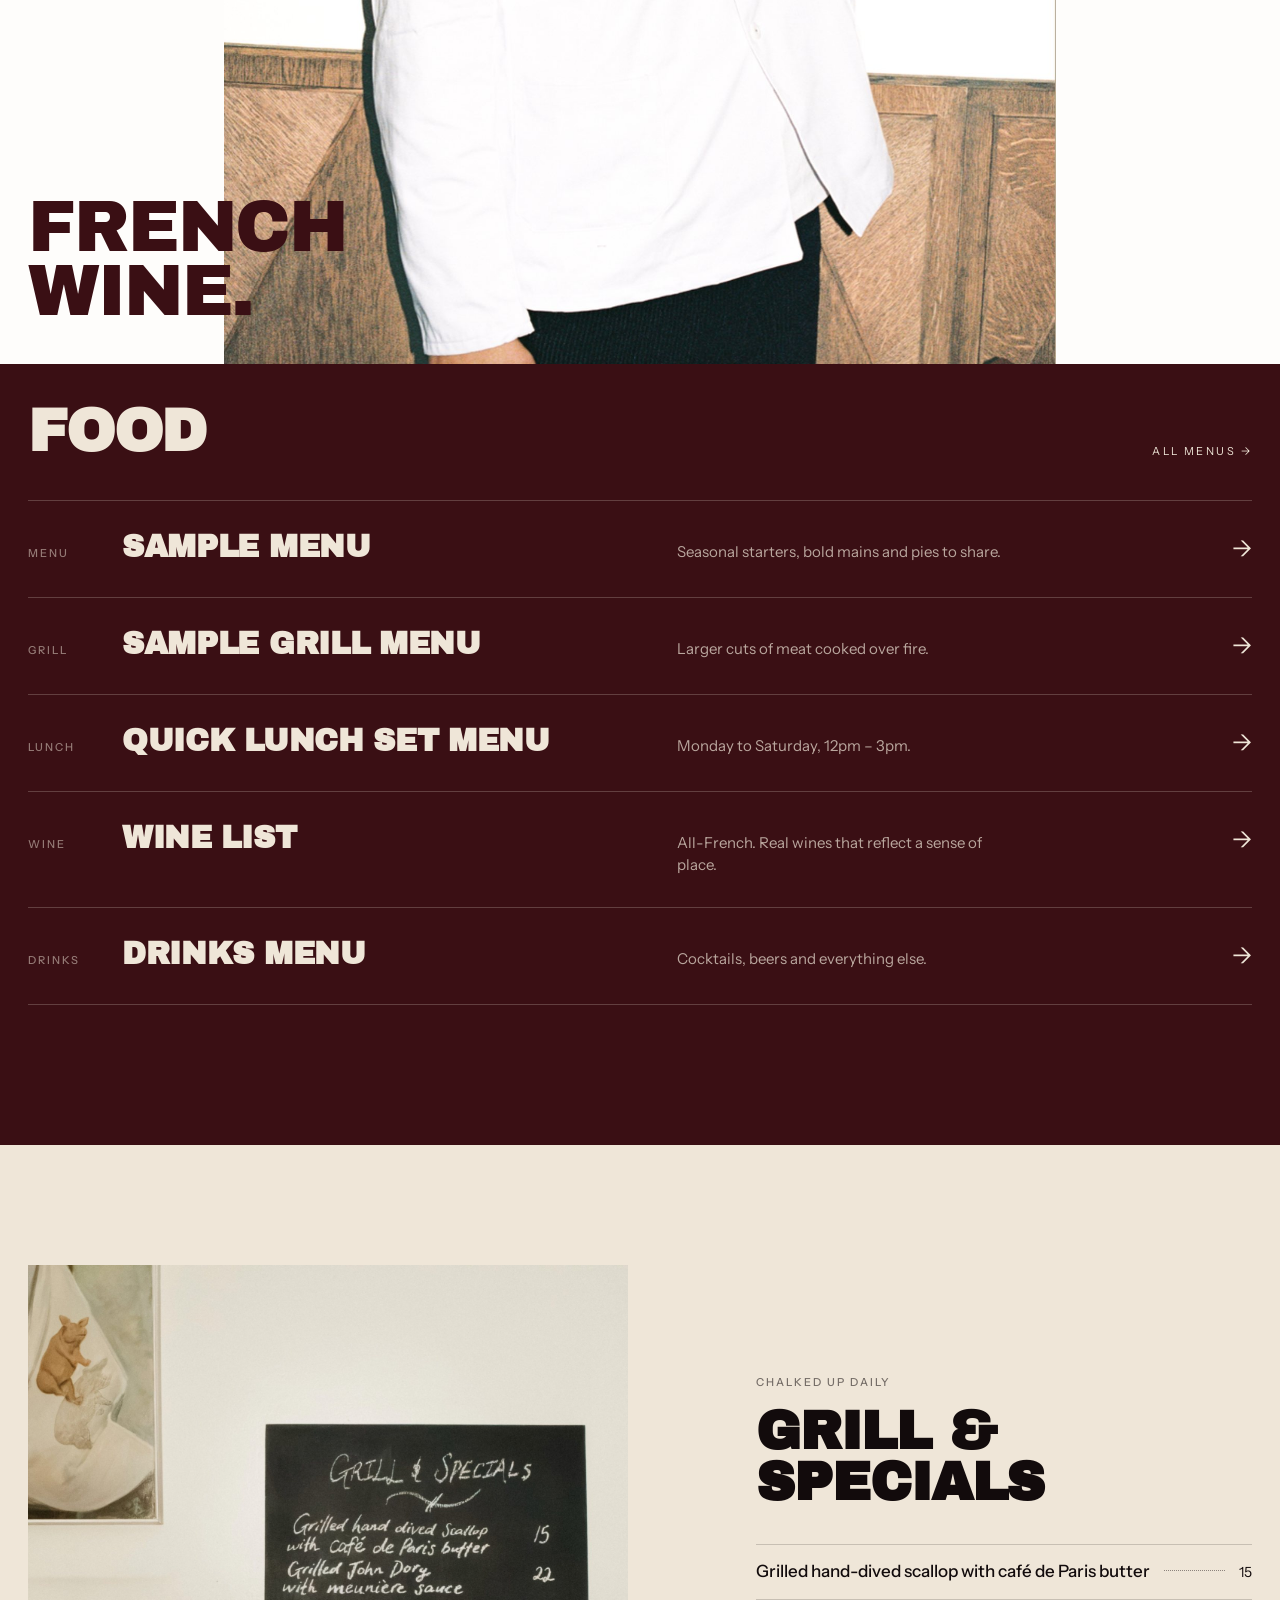
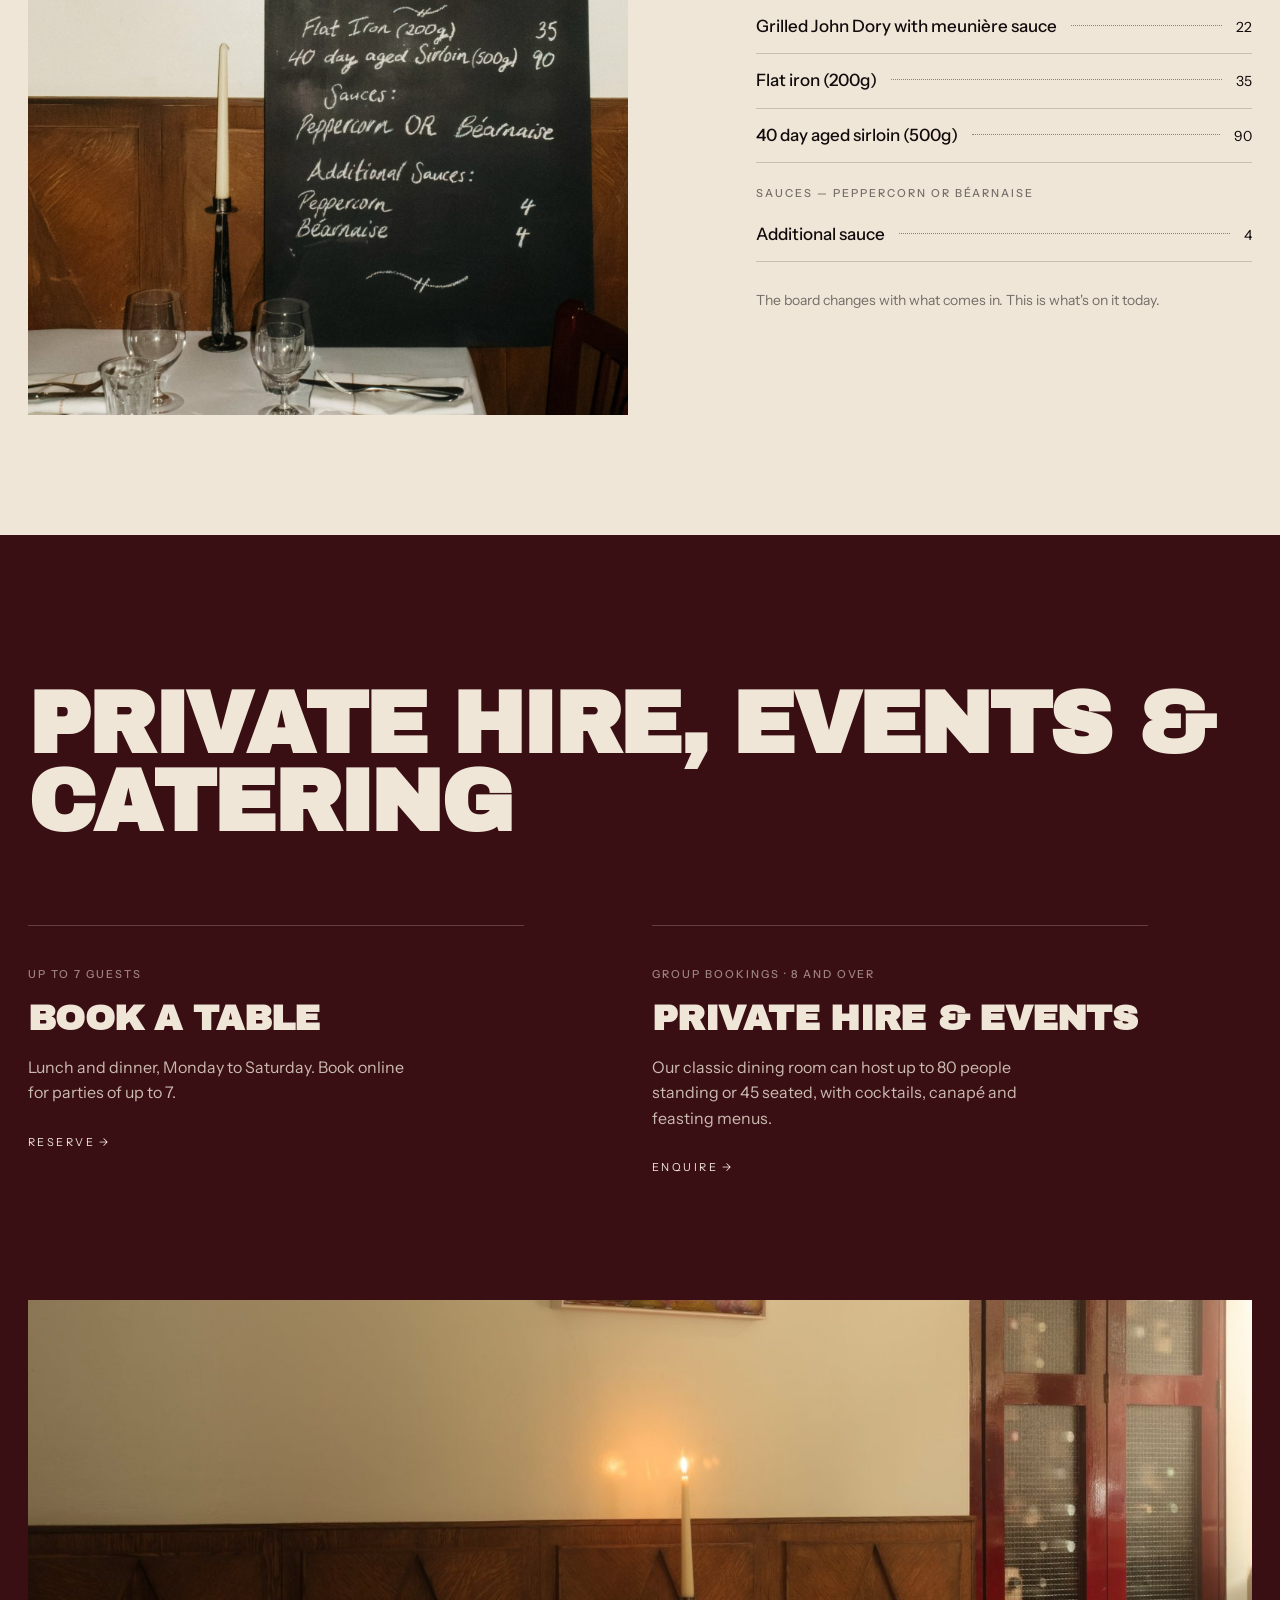
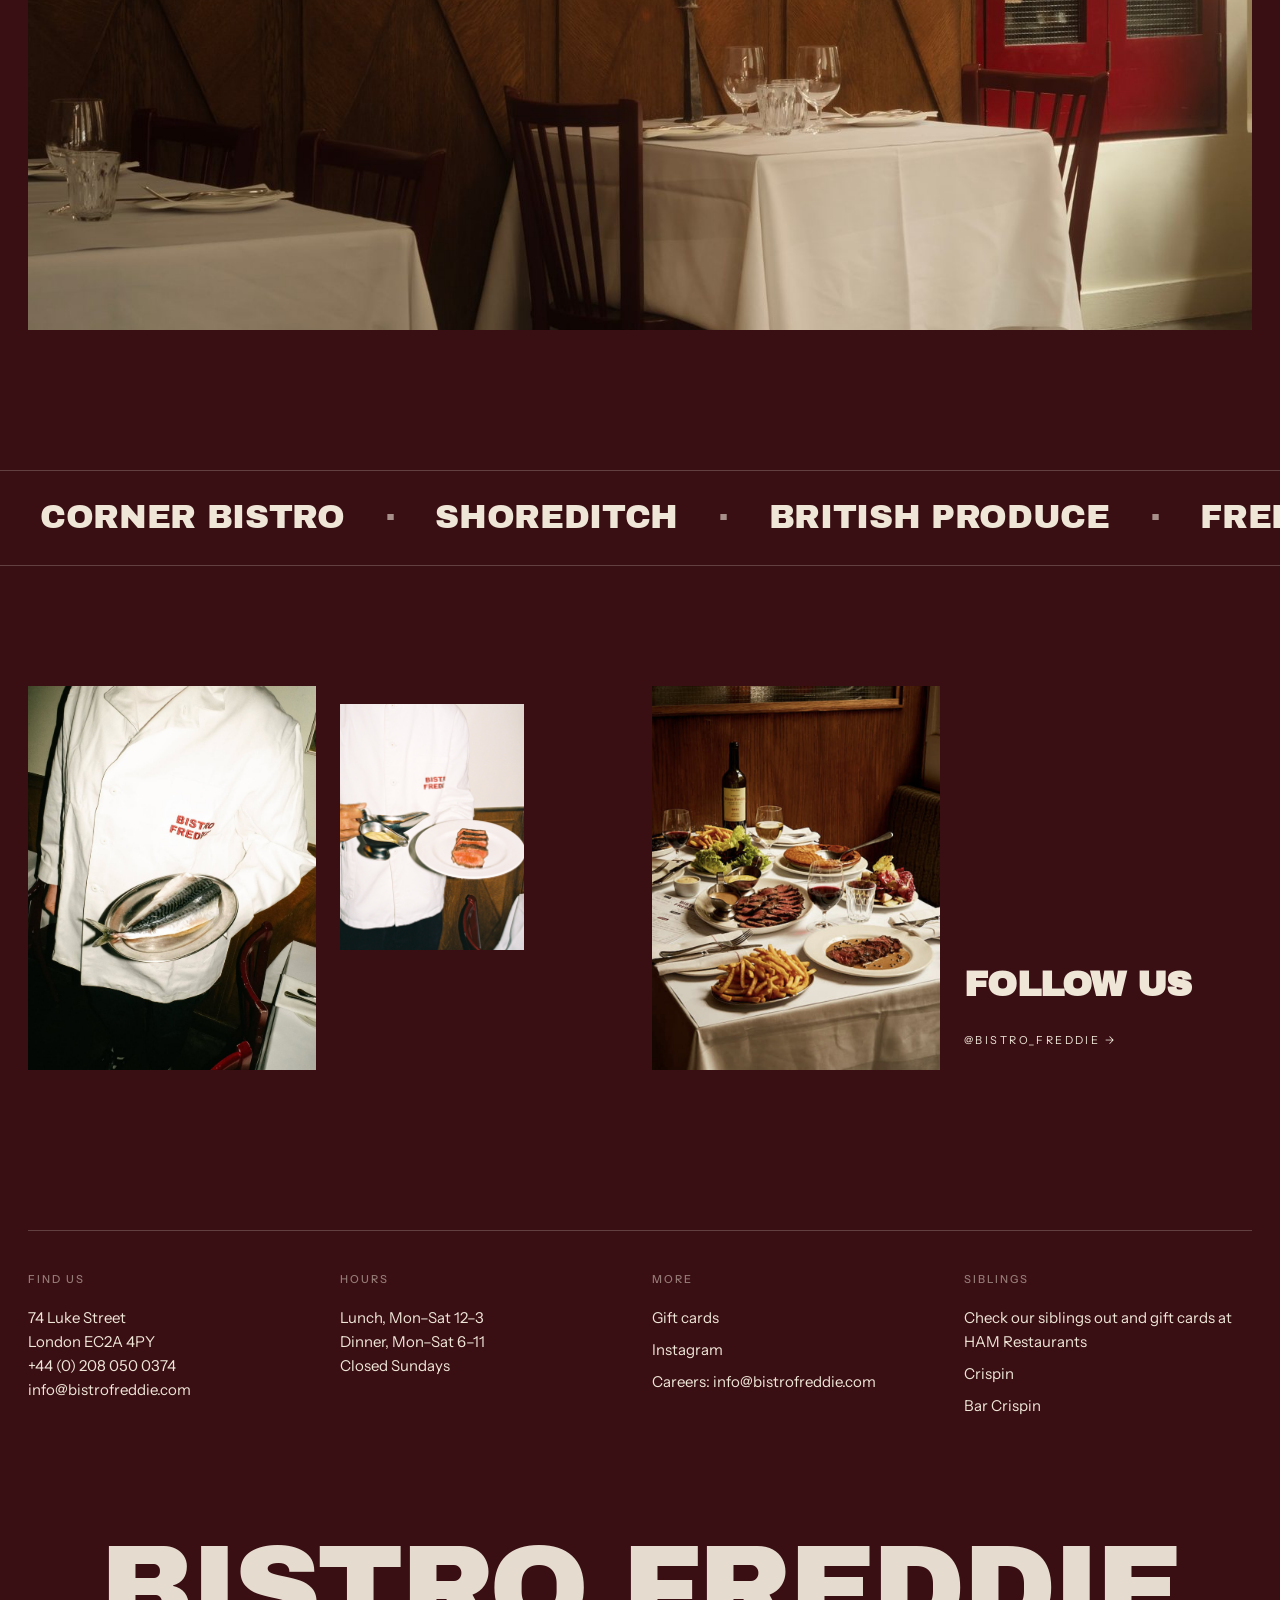
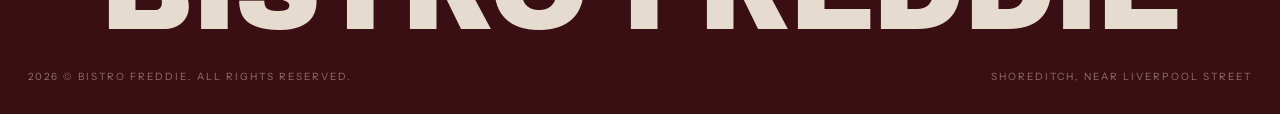
==== commit ed839297: "Images higher on menus and private hire; home food caption; nav order Co-Authored-By: Claude Fable 5" ====
--- a/index.html
+++ b/index.html
@@ -18,8 +18,8 @@
     <a class="link" href="menus.html">Menus</a>
     <a class="link" href="wine.html">Wine</a>
     <a class="link" href="private-hire.html">Private hire</a>
+    <a class="link" href="festive.html">Festive</a>
     <a class="link" href="find-us.html">Find us</a>
-    <a class="link" href="festive.html">Festive</a>
   </div>
   <div class="r">
     <a class="link ig-l" href="https://www.instagram.com/bistro_freddie/">@bistro_freddie</a>
@@ -34,8 +34,8 @@
     <li><a href="menus.html">Menus</a></li>
     <li><a href="wine.html">Wine</a></li>
     <li><a href="private-hire.html">Private hire</a></li>
+    <li><a href="festive.html">Festive</a></li>
     <li><a href="find-us.html">Find us</a></li>
-    <li><a href="festive.html">Festive</a></li>
     <li><a href="https://www.opentable.co.uk/restref/client/?rid=327348">Book a table</a></li>
   </ul>
   <div class="bottom"><span>74 Luke Street, London EC2A 4PY</span><span>Lunch Mon–Sat 12–3 · Dinner Mon–Sat 6–11</span><a href="https://www.instagram.com/bistro_freddie/">@bistro_freddie</a></div>
@@ -67,18 +67,14 @@
 
 <section class="chef food">
   <div class="photo" role="img" aria-label="Steak frites with peppercorn sauce"></div>
-  <span class="mono">Hearty bistro classics</span>
-  <div class="cap">Steak<i>frites.</i></div>
+  <span class="mono">The kitchen</span>
+  <div class="cap">Classic British<i>and French gastronomy.</i></div>
 </section>
 
-<section class="feat rev rv">
-  <div class="photo b" style="position:relative;overflow:hidden"><video autoplay muted loop playsinline aria-label="Plating in the open kitchen" style="position:absolute;inset:0;width:100%;height:100%;object-fit:cover"><source src="video/plating.mp4" type="video/mp4"></video></div>
-  <div class="txt">
-    <div class="mono" style="opacity:.55;margin-bottom:22px">The kitchen</div>
-    <h2>Classic British and French gastronomy.</h2>
-    <p>Expect seasonal starters, bold mains and pies to share, as well as larger cuts of meat cooked over fire in our open kitchen.</p>
-    <a class="link" href="https://www.opentable.co.uk/restref/client/?rid=327348">Book a table →</a>
-  </div>
+<section class="state rv" style="padding-top:90px;padding-bottom:90px">
+  <div class="n">Food</div>
+  <h2 style="font-family:var(--sans);font-weight:400;text-transform:none;font-size:clamp(20px,2vw,28px);line-height:1.4;letter-spacing:0">Expect seasonal starters, bold mains and pies to share, as well as larger cuts of meat cooked over fire in our open kitchen.</h2>
+  <div class="sub" style="margin-top:20px"><a class="link" href="menus.html">See the menus →</a></div>
 </section>
 
 <section class="feat rv">
--- a/style.css
+++ b/style.css
@@ -73,7 +73,7 @@
   .chef{position:relative;height:110vh;min-height:700px;overflow:hidden;background:#FEFDFB}
   .chef .photo{position:absolute;inset:0;background-image:url("img/chef.jpg");background-size:contain;background-repeat:no-repeat;background-position:center top;background-color:#FEFDFB}
   .chef .photo:after{background:none}
-  .chef .cap{position:absolute;left:28px;bottom:40px;z-index:2;color:var(--ox);font-family:var(--black);text-transform:uppercase;font-size:clamp(40px,7vw,120px);line-height:.88;letter-spacing:-.03em}
+  .chef .cap{position:absolute;left:28px;right:28px;bottom:40px;z-index:2;color:var(--ox);font-family:var(--black);text-transform:uppercase;font-size:clamp(34px,5.6vw,96px);line-height:.9;letter-spacing:-.03em}
   .chef .cap i{display:block}
   .chef .mono{position:absolute;right:28px;top:120px;z-index:2;color:var(--ox);opacity:.7;writing-mode:vertical-rl}
   @media (max-width:900px){.chef{height:80vh}.chef .cap{left:18px}.chef .photo,.bleed.chef{background-size:cover;background-position:center 15%}}
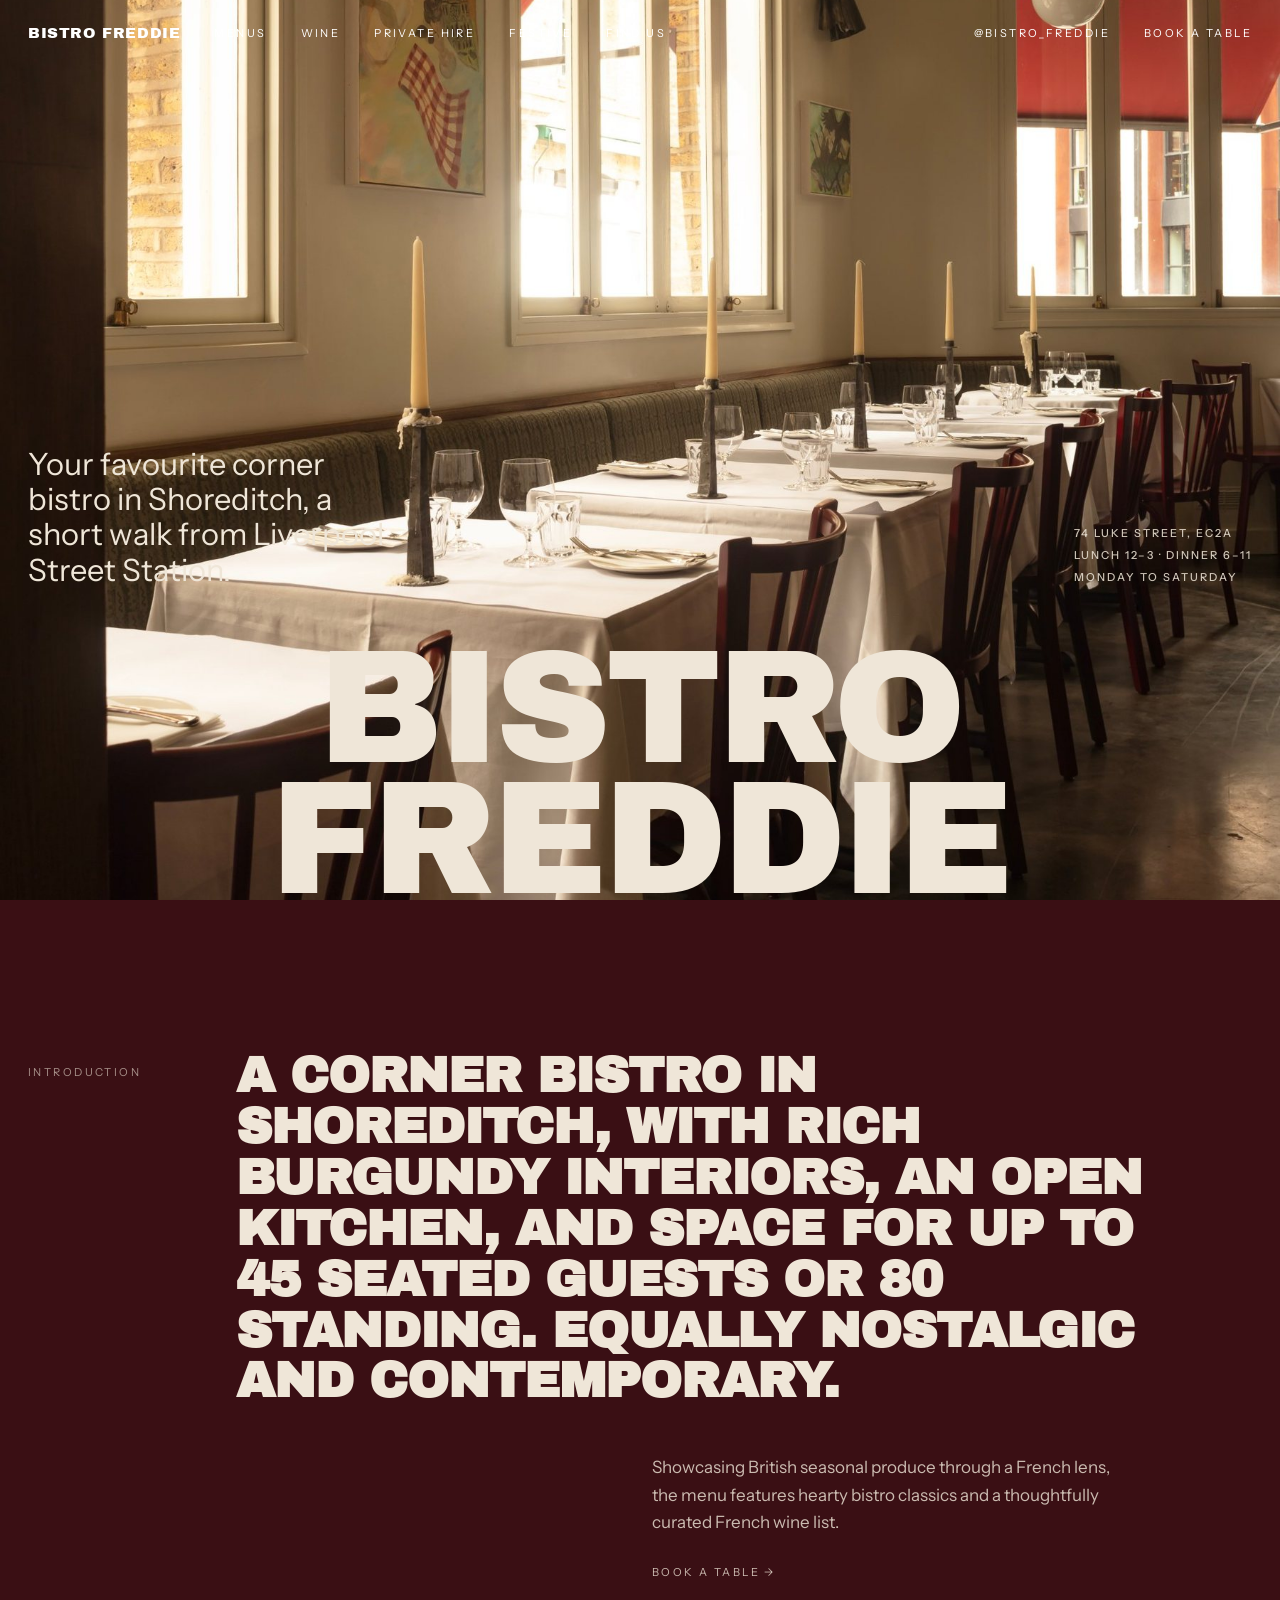
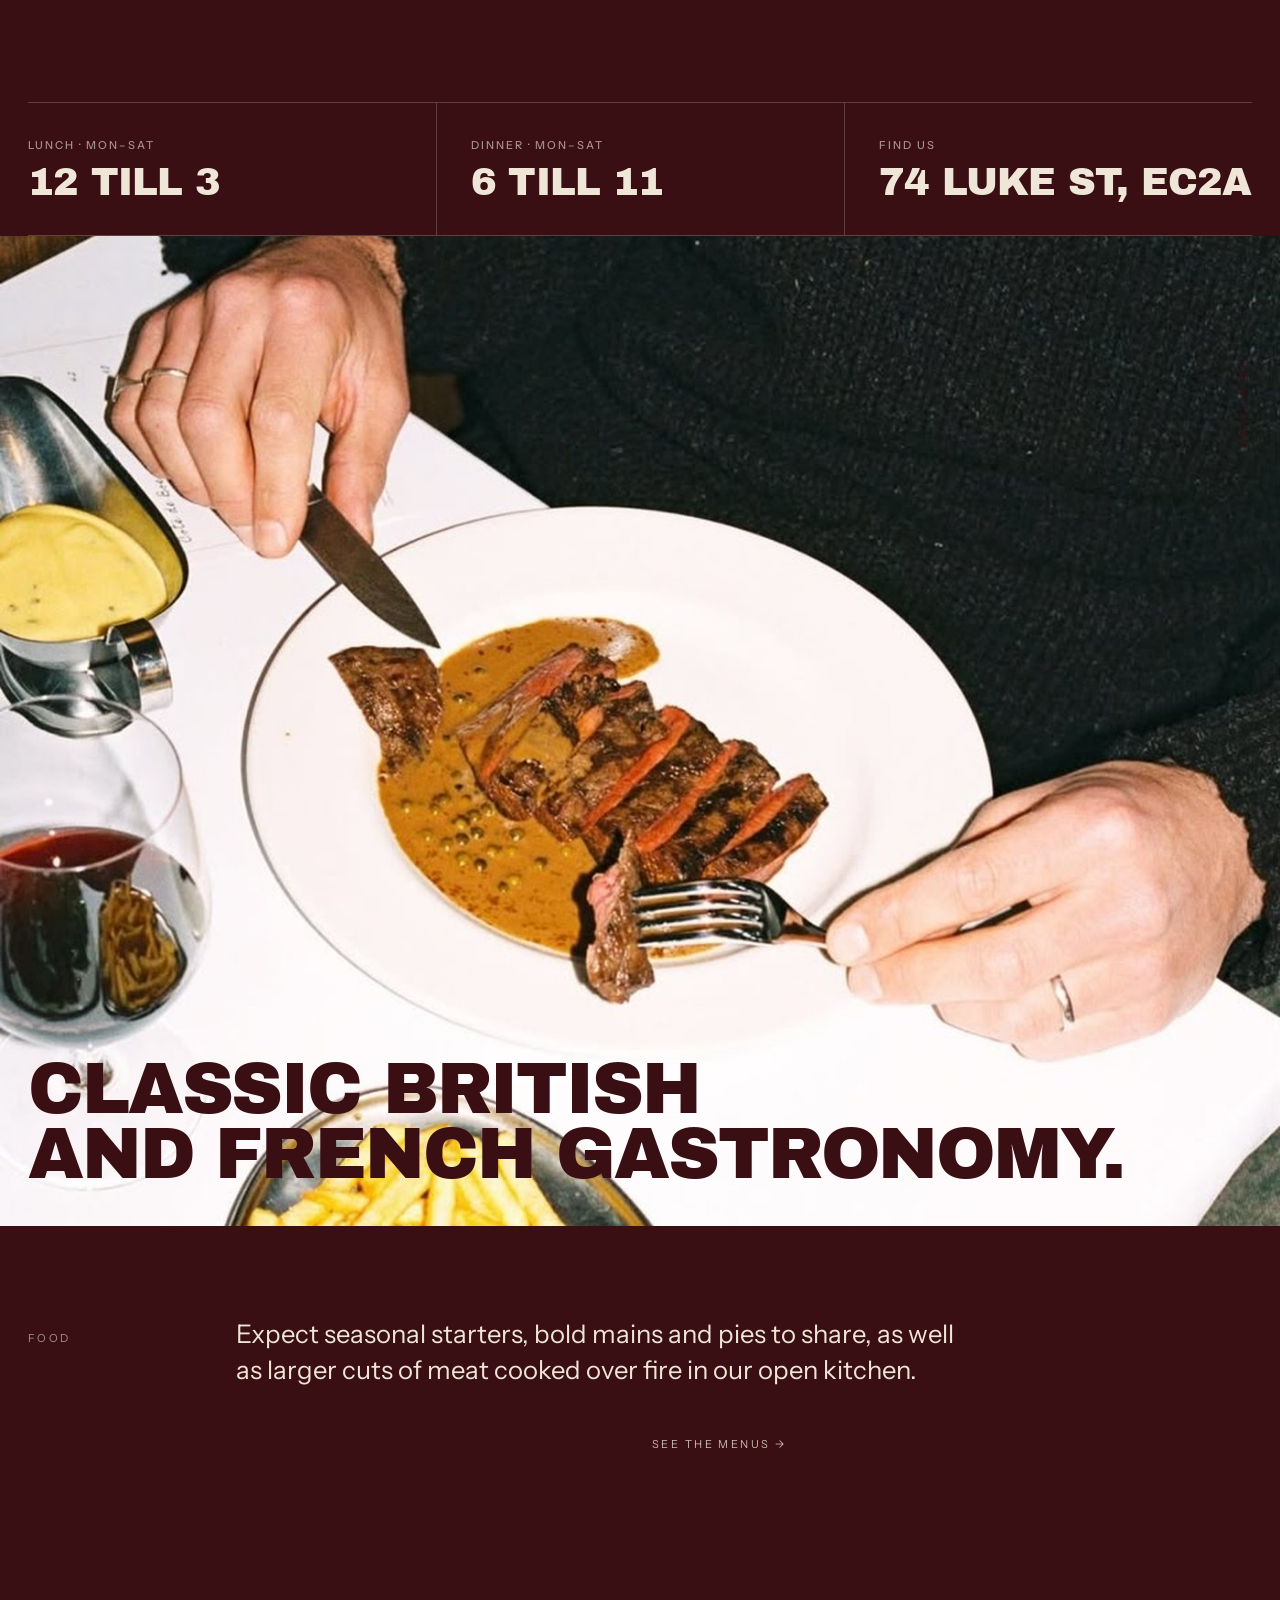
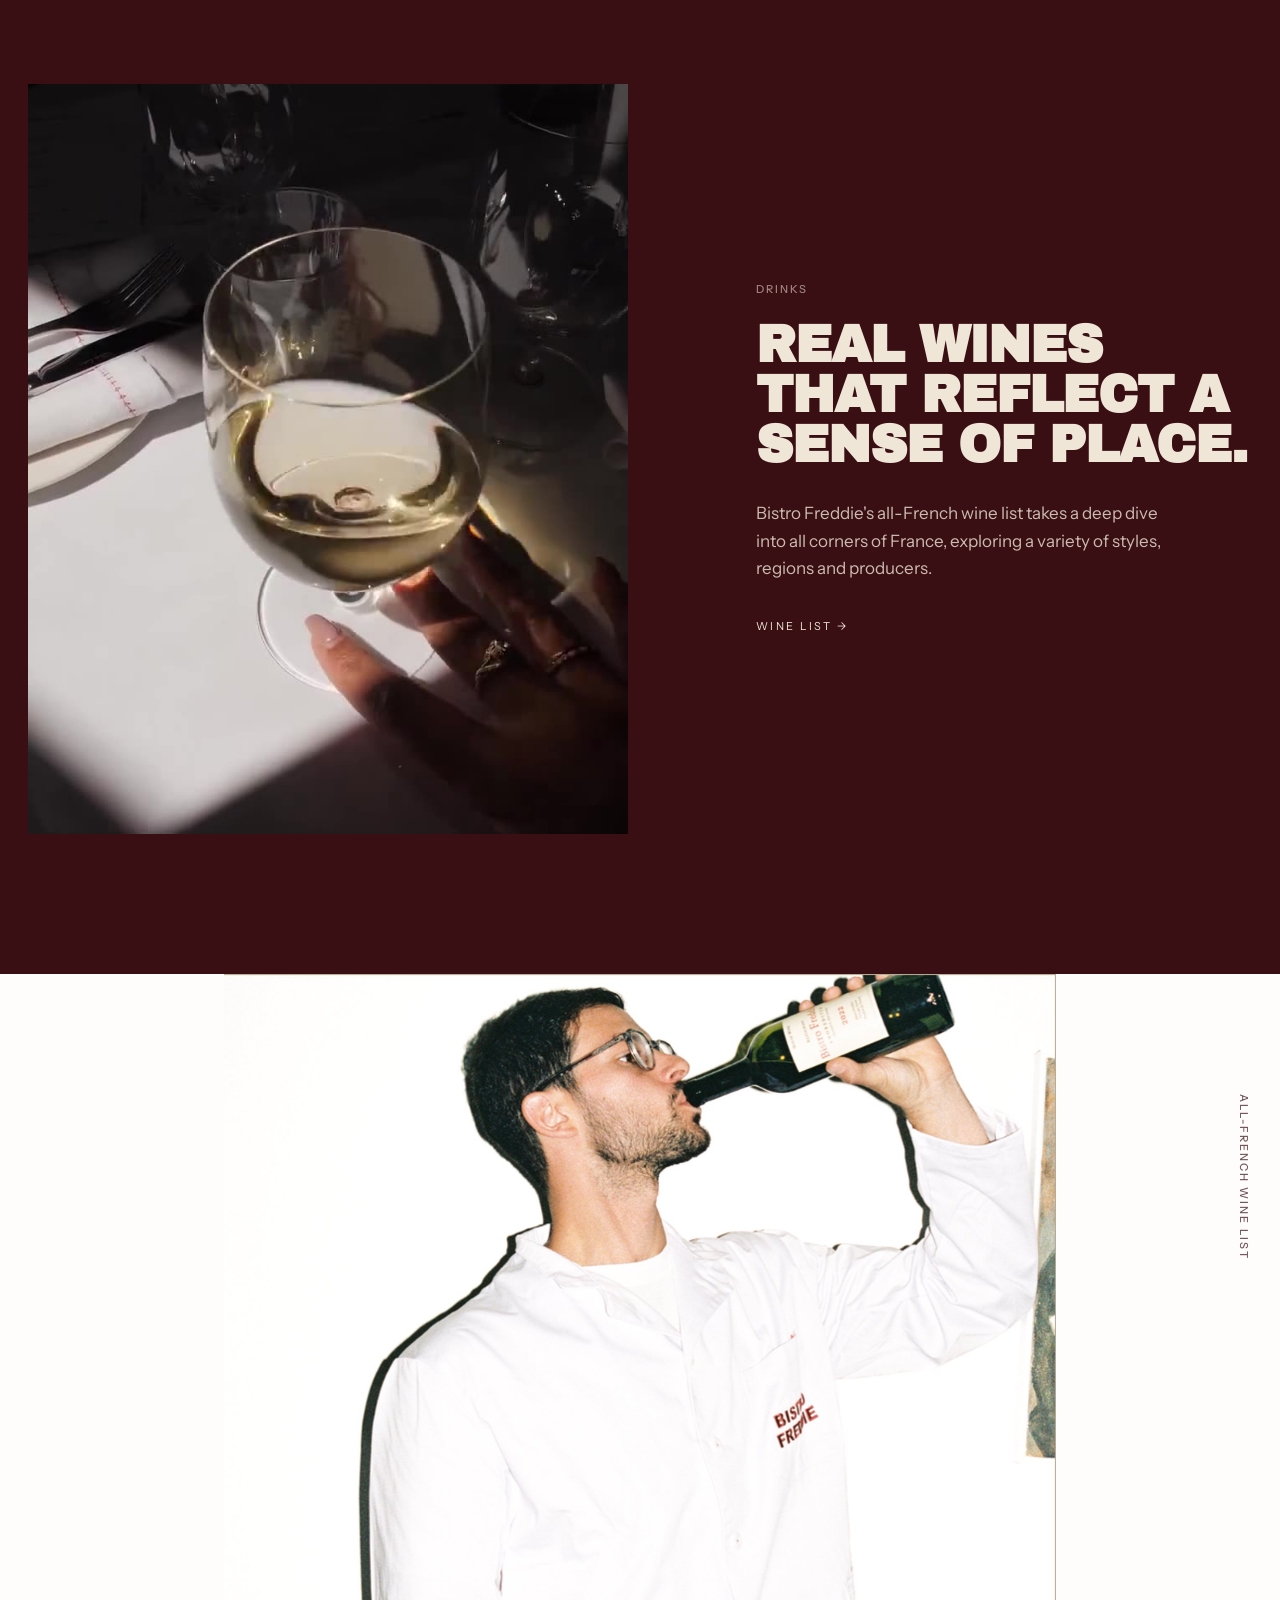
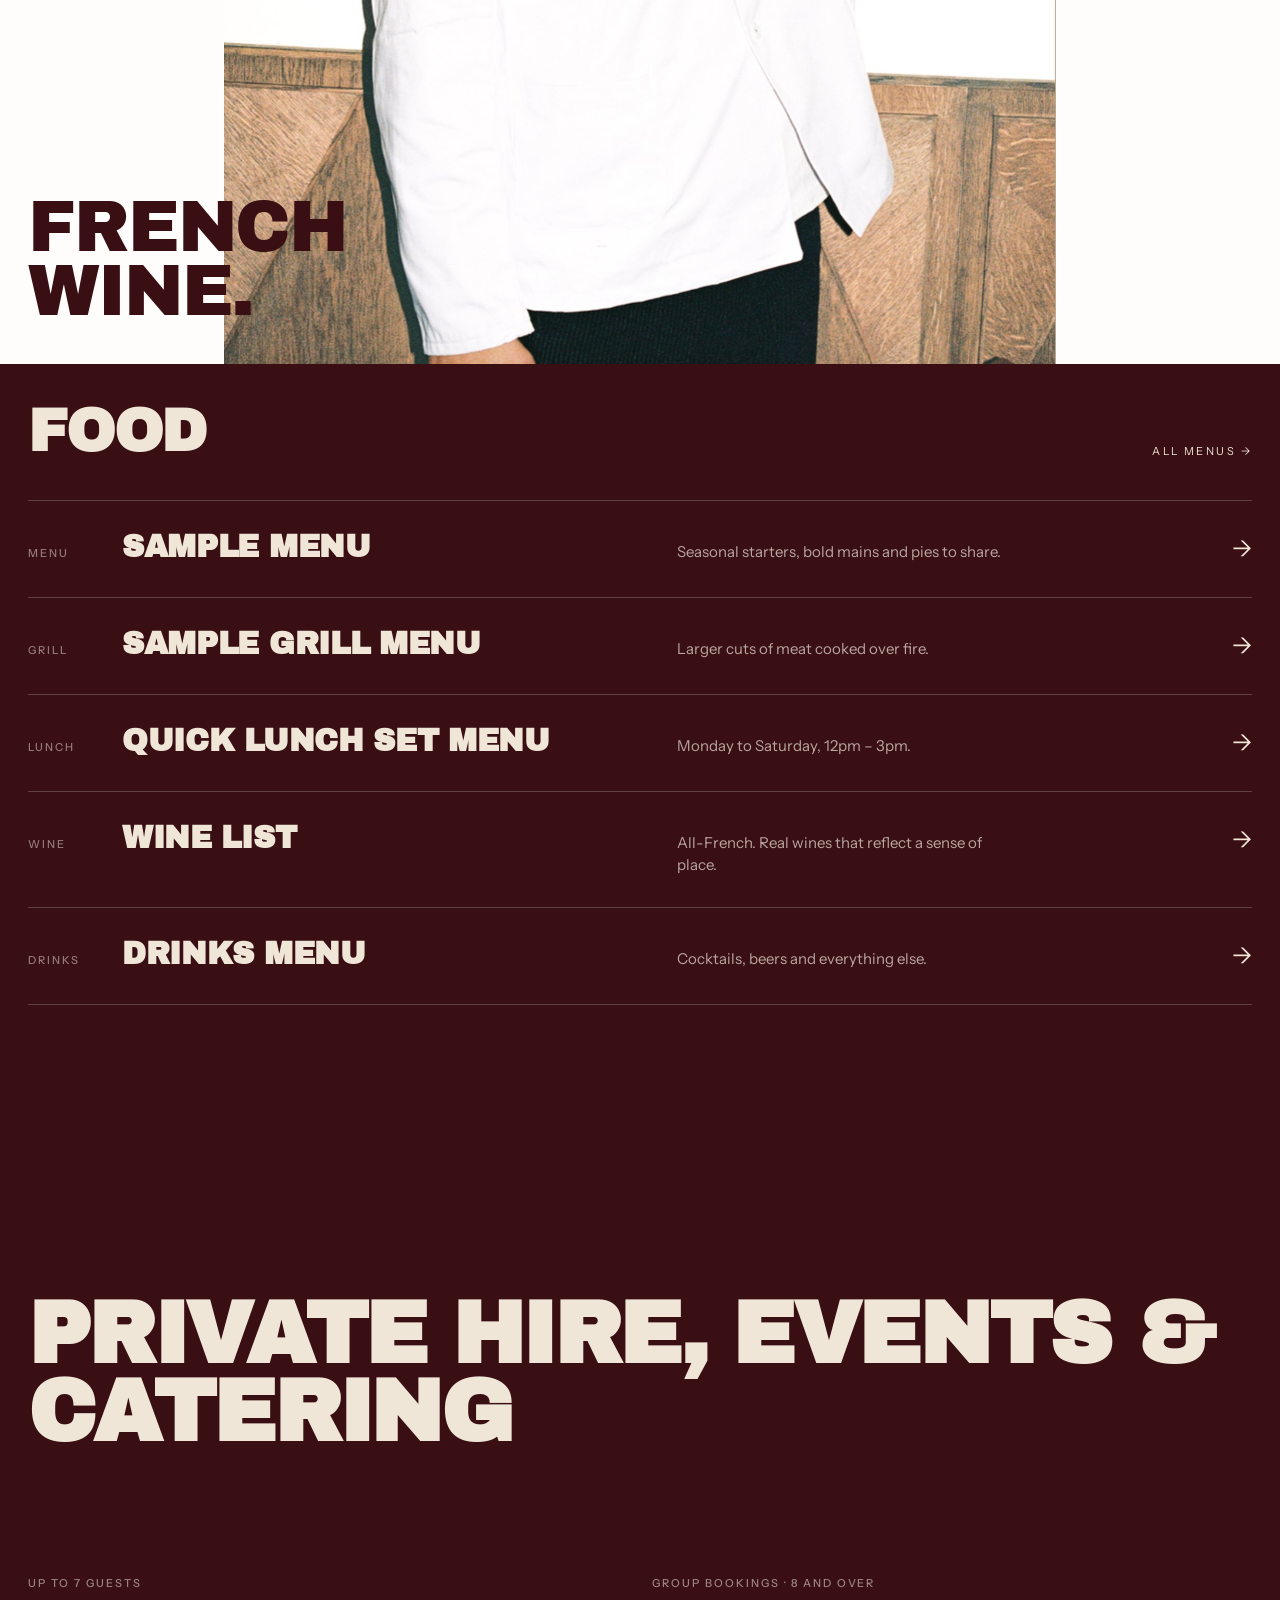
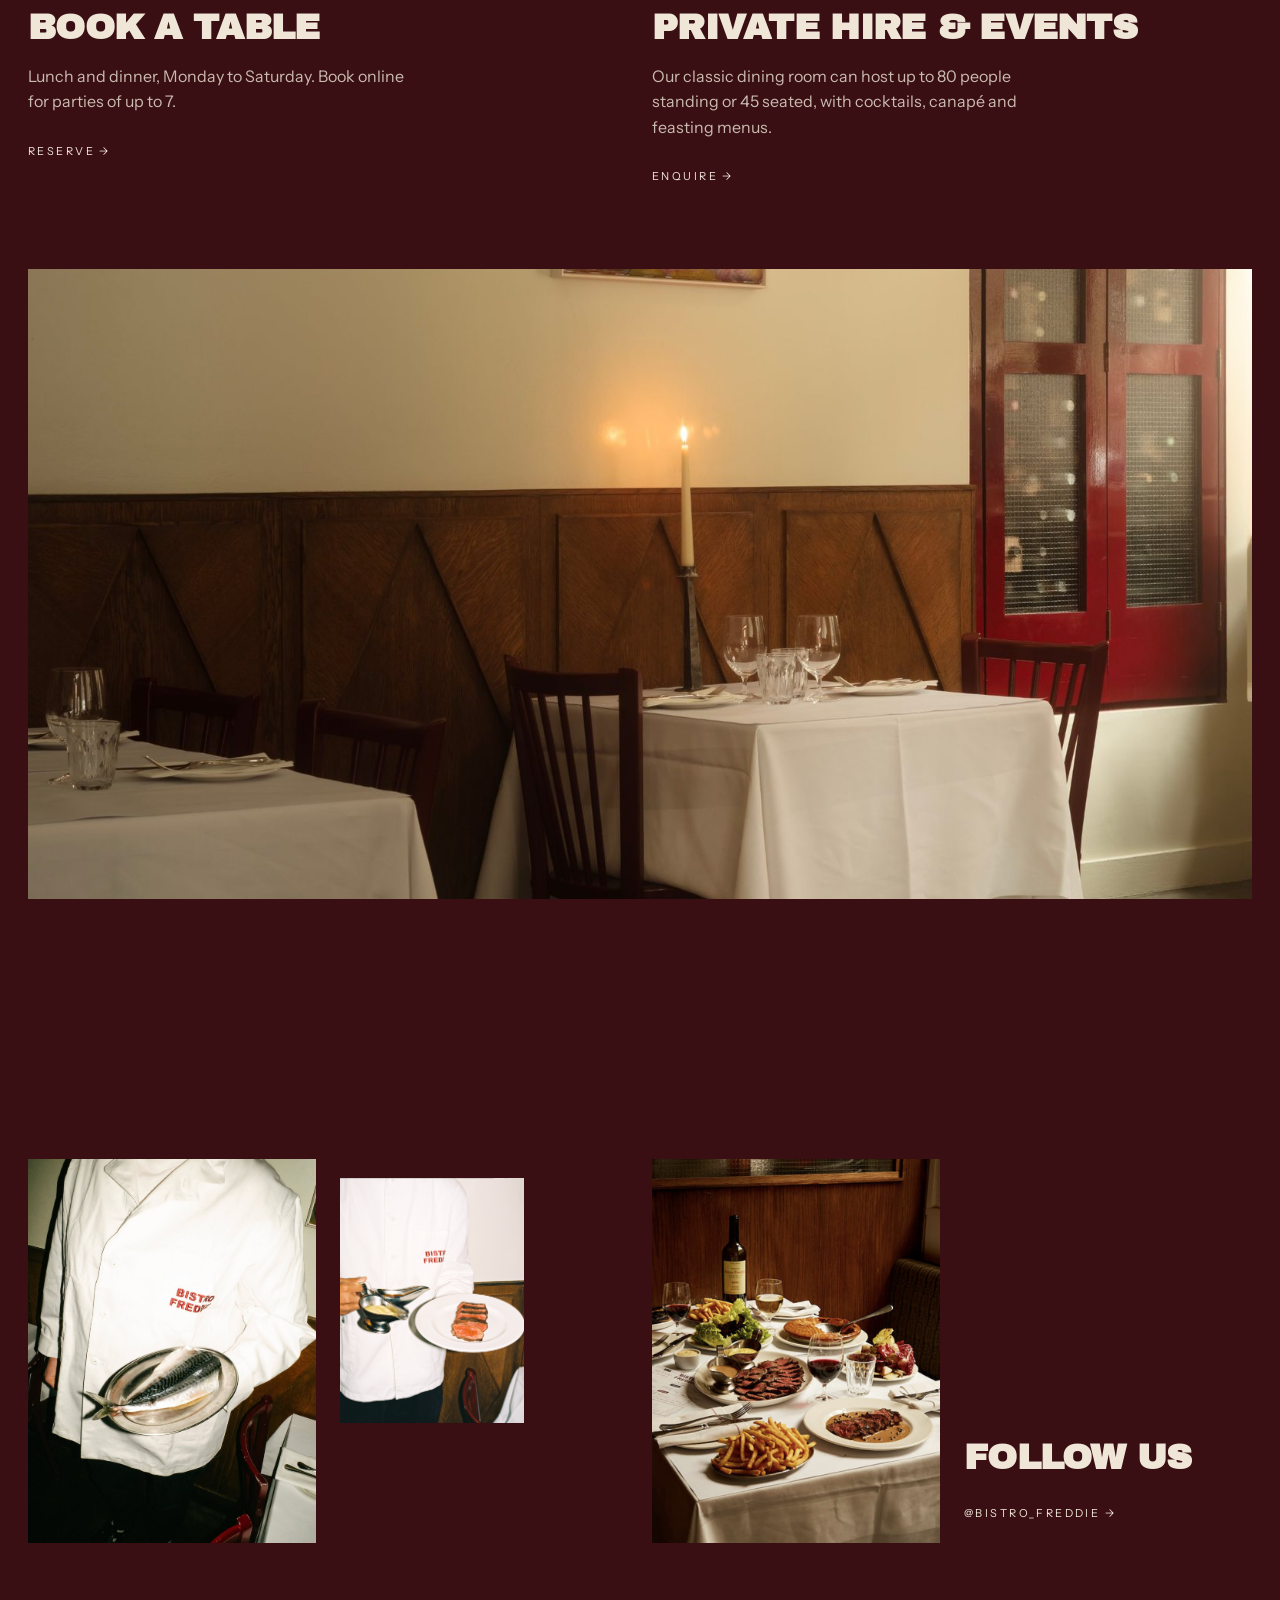
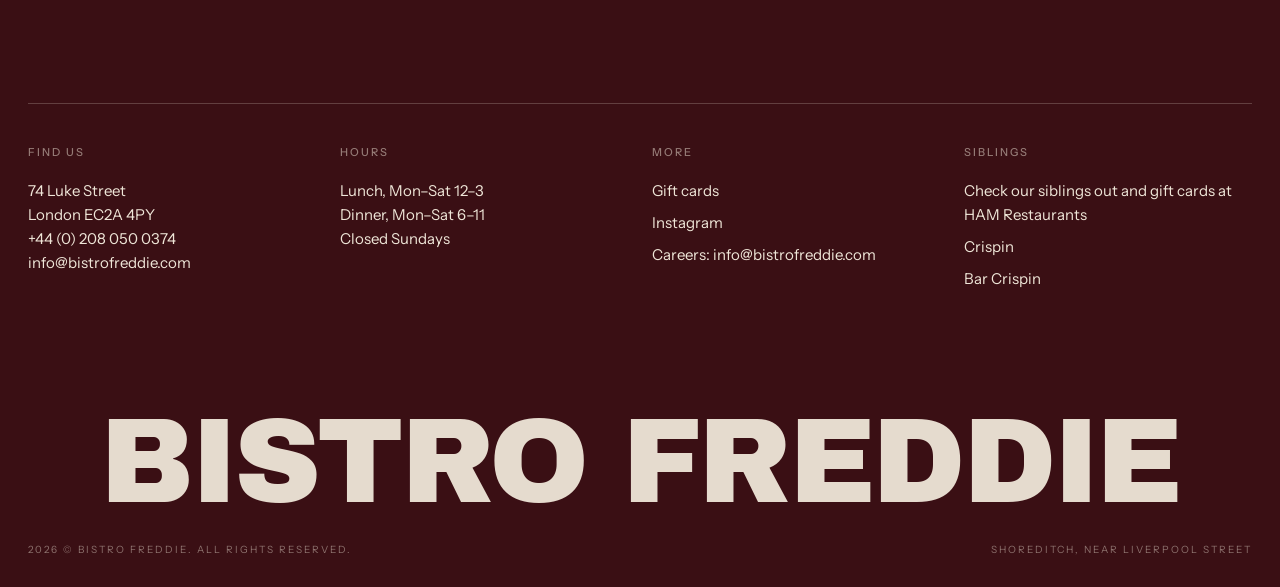
==== commit c92c38c7: "Simplify: no grain/zoom/reveal effects; shorter home, menus, wine and private hire Co-Authored-By: C" ====
--- a/index.html
+++ b/index.html
@@ -11,7 +11,6 @@
 <link rel="stylesheet" href="style.css">
 </head>
 <body>
-<div class="grain" aria-hidden="true"></div>
 <nav class="nav">
   <div class="l">
     <a class="mark" href="index.html">Bistro Freddie</a>
@@ -107,25 +106,6 @@
   </ul>
 </section>
 
-<section class="board2">
-  <div class="grid rv">
-    <div class="photo" role="img" aria-label="The grill and specials board, chalked up by the kitchen"></div>
-    <div class="txt">
-      <span class="mono">Chalked up daily</span>
-      <h2>Grill &amp; specials</h2>
-      <ul>
-        <li><span>Grilled hand-dived scallop with café de Paris butter</span><span class="dots"></span><span class="p">15</span></li>
-        <li><span>Grilled John Dory with meunière sauce</span><span class="dots"></span><span class="p">22</span></li>
-        <li><span>Flat iron (200g)</span><span class="dots"></span><span class="p">35</span></li>
-        <li><span>40 day aged sirloin (500g)</span><span class="dots"></span><span class="p">90</span></li>
-        <li class="h">Sauces — peppercorn or béarnaise</li>
-        <li><span>Additional sauce</span><span class="dots"></span><span class="p">4</span></li>
-      </ul>
-      <p class="foot">The board changes with what comes in. This is what's on it today.</p>
-    </div>
-  </div>
-</section>
-
 
 <section class="priv rv" id="private">
   <h2>Private hire, events &amp; catering</h2>
@@ -143,13 +123,6 @@
   </div>
   <div class="photo" role="img" aria-label="The room, set for a private dinner"></div>
 </section>
-
-<div class="mq" aria-hidden="true">
-  <div class="t">
-    <span>Corner bistro</span><i>·</i><span>Shoreditch</span><i>·</i><span>British produce</span><i>·</i><span>French wine</span><i>·</i><span>Open kitchen</span><i>·</i><span>74 Luke Street</span><i>·</i>
-    <span>Corner bistro</span><i>·</i><span>Shoreditch</span><i>·</i><span>British produce</span><i>·</i><span>French wine</span><i>·</i><span>Open kitchen</span><i>·</i><span>74 Luke Street</span><i>·</i>
-  </div>
-</div>
 
 <section class="ig rv">
   <a class="photo p1" href="https://www.instagram.com/bistro_freddie/"></a>
@@ -172,8 +145,6 @@
   <div class="base"><span>2026 © Bistro Freddie. All rights reserved.</span><span>Shoreditch, near Liverpool Street</span></div>
 </footer>
 <script>
-  const io=new IntersectionObserver(es=>es.forEach(e=>{if(e.isIntersecting){e.target.classList.add('in');io.unobserve(e.target)}}),{threshold:.12});
-  document.querySelectorAll('.rv').forEach(el=>io.observe(el));
   const nav=document.querySelector('.nav');const hero=document.querySelector('.hero');const lim=hero?hero.offsetHeight-80:120;
   const onS=()=>nav.classList.toggle('solid',window.scrollY>lim);addEventListener('scroll',onS,{passive:true});onS();
 </script>
--- a/style.css
+++ b/style.css
@@ -26,7 +26,7 @@
 
   /* HERO */
   .hero{position:relative;height:100svh;min-height:680px;overflow:hidden}
-  .hero .photo{position:absolute;inset:0;background-image:url("img/room.jpg");animation:kb 22s ease-in-out infinite alternate}
+  .hero .photo{position:absolute;inset:0;background-image:url("img/room.jpg");}
   
   .hero .photo{background-position:center 55%}
   @keyframes kb{from{transform:scale(1)}to{transform:scale(1.07)}}
@@ -111,7 +111,7 @@
   .priv{padding:150px 28px 140px;display:grid;grid-template-columns:repeat(12,1fr);gap:24px}
   .priv h2{grid-column:1/13;font-family:var(--black);font-size:clamp(40px,6.8vw,112px);line-height:.9;letter-spacing:-.03em;text-transform:uppercase;margin-bottom:60px}
   .priv h2 i{font-style:normal;}
-  .priv .opt{padding:40px 0;border-top:1px solid var(--rule);display:grid;gap:18px;align-content:start}
+  .priv .opt{padding:40px 0 0;display:grid;gap:18px;align-content:start}
   .priv .opt.a{grid-column:1/6}
   .priv .opt.b{grid-column:7/12}
   .priv .opt .mono{opacity:.55}
@@ -150,8 +150,7 @@
   footer .base{display:flex;justify-content:space-between;font-family:var(--mono);font-size:10px;letter-spacing:.2em;text-transform:uppercase;opacity:.45;margin-top:40px}
 
   /* reveal */
-  .rv{opacity:0;transform:translateY(24px);transition:opacity .9s ease,transform .9s cubic-bezier(.2,.7,.2,1)}
-  .rv.in{opacity:1;transform:none}
+  
 
   @media (max-width:900px){
     .nav{padding:16px 18px}.nav .l .link:not(.mark),.nav .r .ig-l{display:none}
@@ -167,7 +166,7 @@
   }
 
   /* INNER PAGES */
-  .pg{padding:150px 28px 40px;display:grid;grid-template-columns:repeat(12,1fr);gap:24px;align-items:end;border-bottom:1px solid var(--rule);margin:0 0 0;}
+  .pg{padding:150px 28px 40px;display:grid;grid-template-columns:repeat(12,1fr);gap:24px;align-items:end;margin:0;}
   .pg .n{grid-column:1/3;font-family:var(--mono);font-size:11px;letter-spacing:.22em;text-transform:uppercase;opacity:.6;padding-bottom:14px}
   .pg h1{grid-column:3/13;font-family:var(--black);text-transform:uppercase;font-size:clamp(48px,9vw,150px);line-height:.88;letter-spacing:-.03em}
   
@@ -179,10 +178,10 @@
   .two h2{font-family:var(--black);text-transform:uppercase;font-size:clamp(26px,2.8vw,44px);line-height:1;letter-spacing:-.02em;margin-bottom:22px}
   
   .two p{opacity:.8;font-size:17px;line-height:1.6;max-width:44ch;margin-bottom:18px}
-  .facts{list-style:none;border-top:1px solid var(--rule)}
-  .facts li{display:grid;grid-template-columns:140px 1fr;gap:24px;padding:18px 0;border-bottom:1px solid var(--rule);font-size:16px}
+  .facts{list-style:none}
+  .facts li{display:grid;grid-template-columns:140px 1fr;gap:24px;padding:12px 0;font-size:16px}
   .facts li .mono{opacity:.55;padding-top:4px}
-  .light .facts,.light .facts li{border-color:var(--rule-dark)}
+  
   .bleed{height:80vh;min-height:480px;margin:0 28px}
   .bleed.room{background-image:url("img/corner.jpg");background-position:center 60%}
   .bleed.table{background-image:url("img/table.jpg");background-position:center 60%}
@@ -203,7 +202,7 @@
   .glass li small{display:block;font-family:var(--sans);font-size:13px;opacity:.55;letter-spacing:0}
   .mapblk{height:60vh;min-height:380px;background:#24090C;display:grid;place-items:center;border:1px solid var(--rule)}
   .nav .cur{opacity:.6}
-  @media (max-width:900px){.pg{display:block;padding:110px 18px 30px}.pg .n{margin-bottom:12px}.pgbody{padding:0 18px}.two{display:block;padding:60px 0}.two .r{margin-top:40px}.bleed{margin:0 18px;height:60vh}form.enq{grid-template-columns:1fr}form.enq label.full,form.enq button,form.enq .ok{grid-column:1}.facts li{grid-template-columns:1fr}}
+  @media (max-width:900px){.pg{display:block;padding:110px 18px 30px}.pg .n{margin-bottom:12px}.pgbody{padding:0 18px}.two{display:block;padding:60px 0}.two .r{margin-top:40px}.bleed{margin:0 18px;height:60vh}form.enq{grid-template-columns:1fr}form.enq label.full,form.enq button,form.enq .ok{grid-column:1}.facts li{grid-template-columns:1fr;gap:4px;padding:14px 0}}
 
   .bleed.chefplate{background-image:url("img/chef-plate.jpg");background-position:center 40%}
   .bleed.steak{background-image:url("img/steak-frites.jpg");background-position:center 30%}
@@ -245,12 +244,12 @@
 
   /* BUILD-OUT */
   .steps{display:grid;grid-template-columns:repeat(3,1fr);gap:24px;padding:0 0 100px}
-  .steps div{border-top:1px solid var(--rule);padding-top:22px}
+  .steps div{padding-top:0}
   .steps .n{font-size:11px;letter-spacing:.18em;text-transform:uppercase;opacity:.55;font-weight:500;display:block;margin-bottom:12px}
   .steps h3{font-family:var(--black);text-transform:uppercase;font-size:22px;line-height:1.05;letter-spacing:-.01em;margin-bottom:10px}
   .steps p{opacity:.8;font-size:15px;line-height:1.6}
-  .regions{list-style:none;display:grid;grid-template-columns:repeat(2,1fr);gap:0 24px;border-top:1px solid var(--rule)}
-  .regions li{padding:14px 0;border-bottom:1px solid var(--rule);font-family:var(--black);text-transform:uppercase;font-size:clamp(18px,1.8vw,26px);letter-spacing:-.01em}
+  .regions{list-style:none;display:grid;grid-template-columns:repeat(2,1fr);gap:0 24px}
+  .regions li{padding:10px 0;font-family:var(--black);text-transform:uppercase;font-size:clamp(18px,1.8vw,26px);letter-spacing:-.01em}
   .regions li small{display:block;font-family:var(--sans);text-transform:none;font-size:14px;opacity:.6;letter-spacing:0;margin-top:2px}
   .menugrid{display:grid;grid-template-columns:repeat(12,1fr);gap:24px;padding:0 0 100px}
   .menugrid .col{grid-column:span 4}
@@ -261,7 +260,7 @@
   .menugrid li .p{font-size:13px;opacity:.8}
   .menugrid .note{margin-top:14px;font-size:13px;opacity:.5}
   .map{height:60vh;min-height:380px;border:0;width:100%;display:block;filter:grayscale(1) contrast(1.05);opacity:.9}
-  .cta-band{margin:0 0 100px;padding:60px 0;border-top:1px solid var(--rule);border-bottom:1px solid var(--rule);display:flex;justify-content:space-between;align-items:center;gap:24px}
+  .cta-band{margin:0 0 100px;padding:40px 0;display:flex;justify-content:space-between;align-items:center;gap:24px}
   .cta-band h2{font-family:var(--black);text-transform:uppercase;font-size:clamp(26px,3vw,44px);letter-spacing:-.02em;line-height:1}
   @media (max-width:900px){.steps{grid-template-columns:1fr;padding-bottom:60px}.regions{grid-template-columns:1fr}.menugrid{display:block;padding-bottom:60px}.menugrid .col{margin-bottom:36px}.cta-band{flex-direction:column;align-items:flex-start}}
 
@@ -285,16 +284,18 @@
   .fhero p{margin-top:22px;font-size:clamp(17px,1.6vw,22px);line-height:1.4;max-width:34ch}
   .fhero .link{margin-top:28px;display:inline-block}
   .fgrid{display:grid;grid-template-columns:repeat(3,1fr);gap:24px;padding:100px 0}
-  .fgrid .card{background:transparent;border:0;border-top:1px solid var(--rule);padding:26px 0 0;min-height:0;display:block}
+  .fgrid .card{background:transparent;border:0;padding:0;min-height:0;display:block}
   .fgrid .card .mono{opacity:.55}
   .fgrid .card h3{font-family:var(--black);text-transform:uppercase;font-size:clamp(24px,2.4vw,36px);line-height:1;letter-spacing:-.02em;margin:12px 0 14px}
   .fgrid .card p{opacity:.8;font-size:15px;line-height:1.6;max-width:none}
   .fgrid .card .link{margin-top:18px;display:inline-block}
   @media (max-width:900px){.vids{display:block;padding-bottom:60px}.vids .v{margin-bottom:24px}.fhero{padding:0 18px 36px}.fgrid{grid-template-columns:1fr;padding:60px 0}}
 
-  .hero .word,.hero .meta,.fhero .in{text-shadow:0 1px 2px rgba(0,0,0,.35),0 6px 28px rgba(0,0,0,.25)}
 
   .chef.food{background:#2A0B0E}
   .chef.food .photo{background-image:url("img/steak-frites.jpg");background-size:cover;background-position:center 35%;background-color:#2A0B0E}
   .chef.food .cap,.chef.food .mono{color:var(--ox);text-shadow:none}
   @media (max-width:900px){.chef.food .photo{background-position:center 30%}}
+
+  .vids .v2.solo{grid-column:1/8;aspect-ratio:4/5}
+  .vids .v2.solo+.txt{grid-column:9/13}
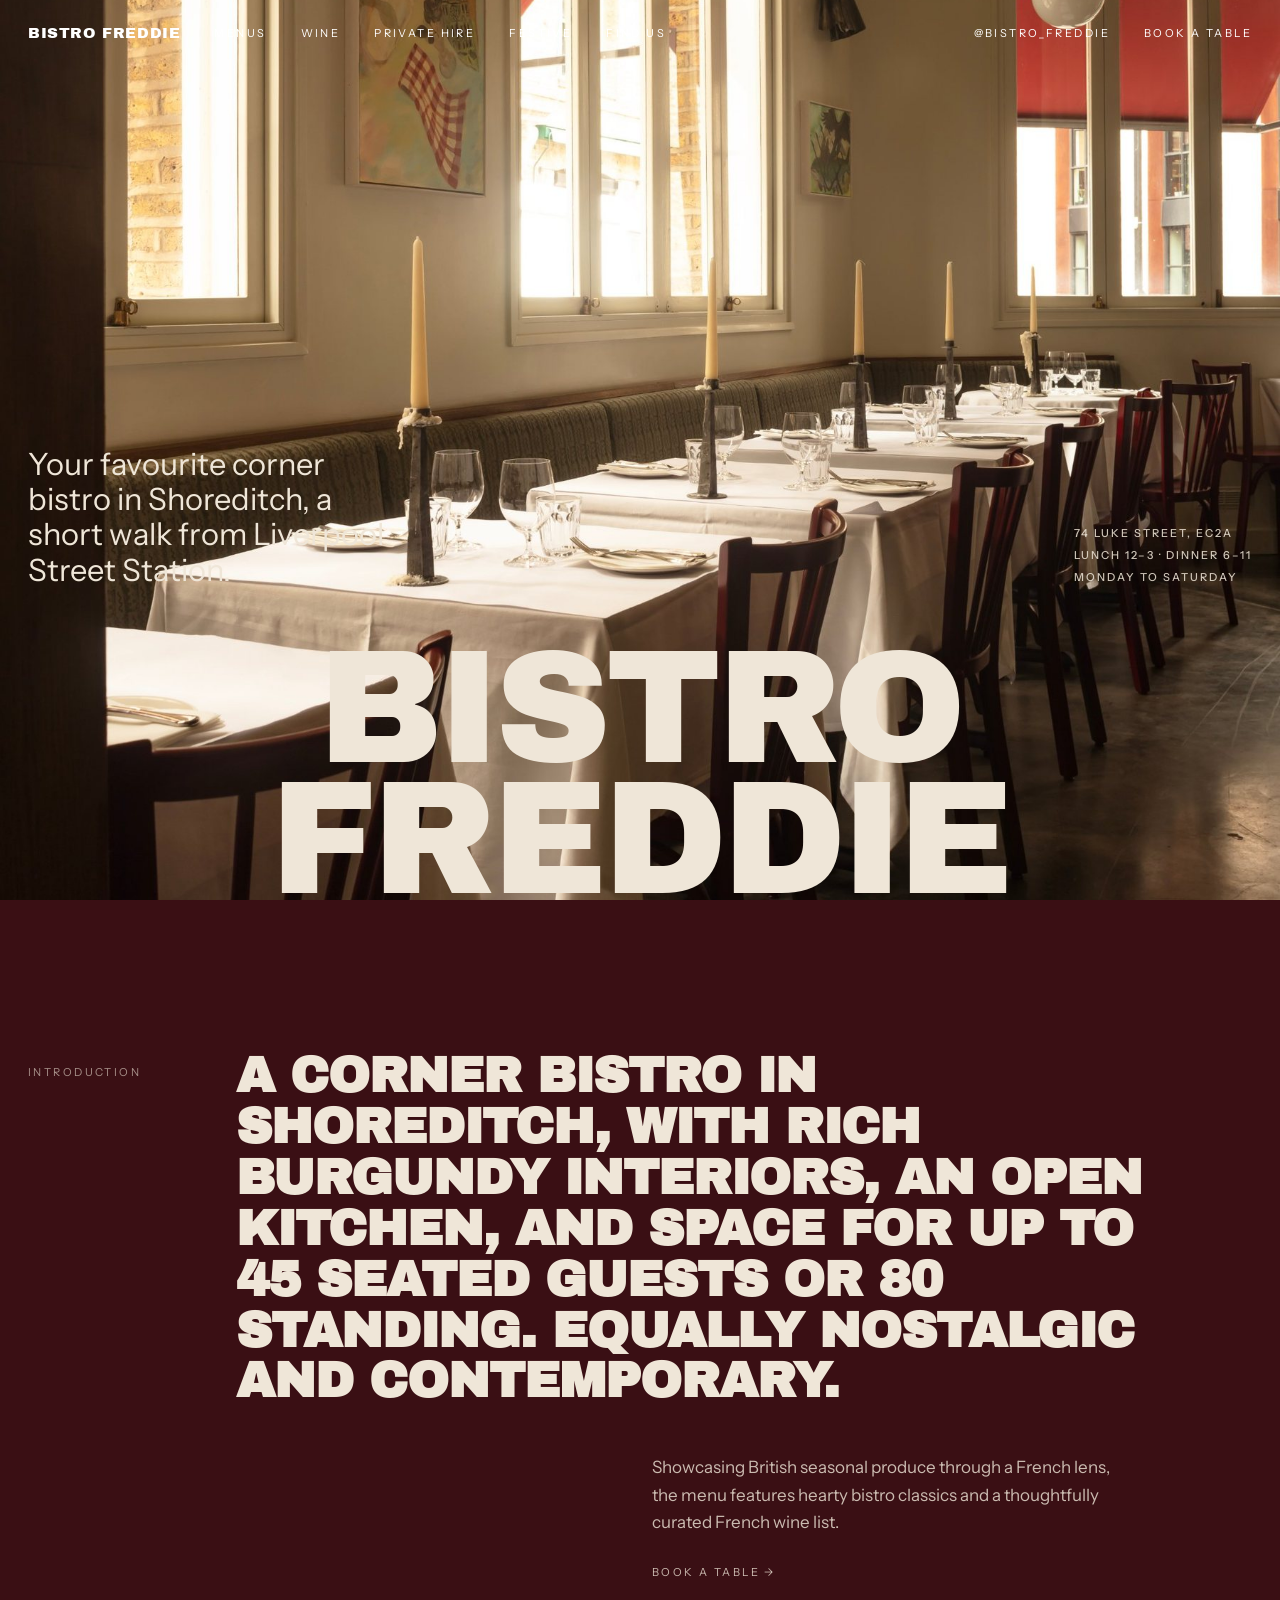
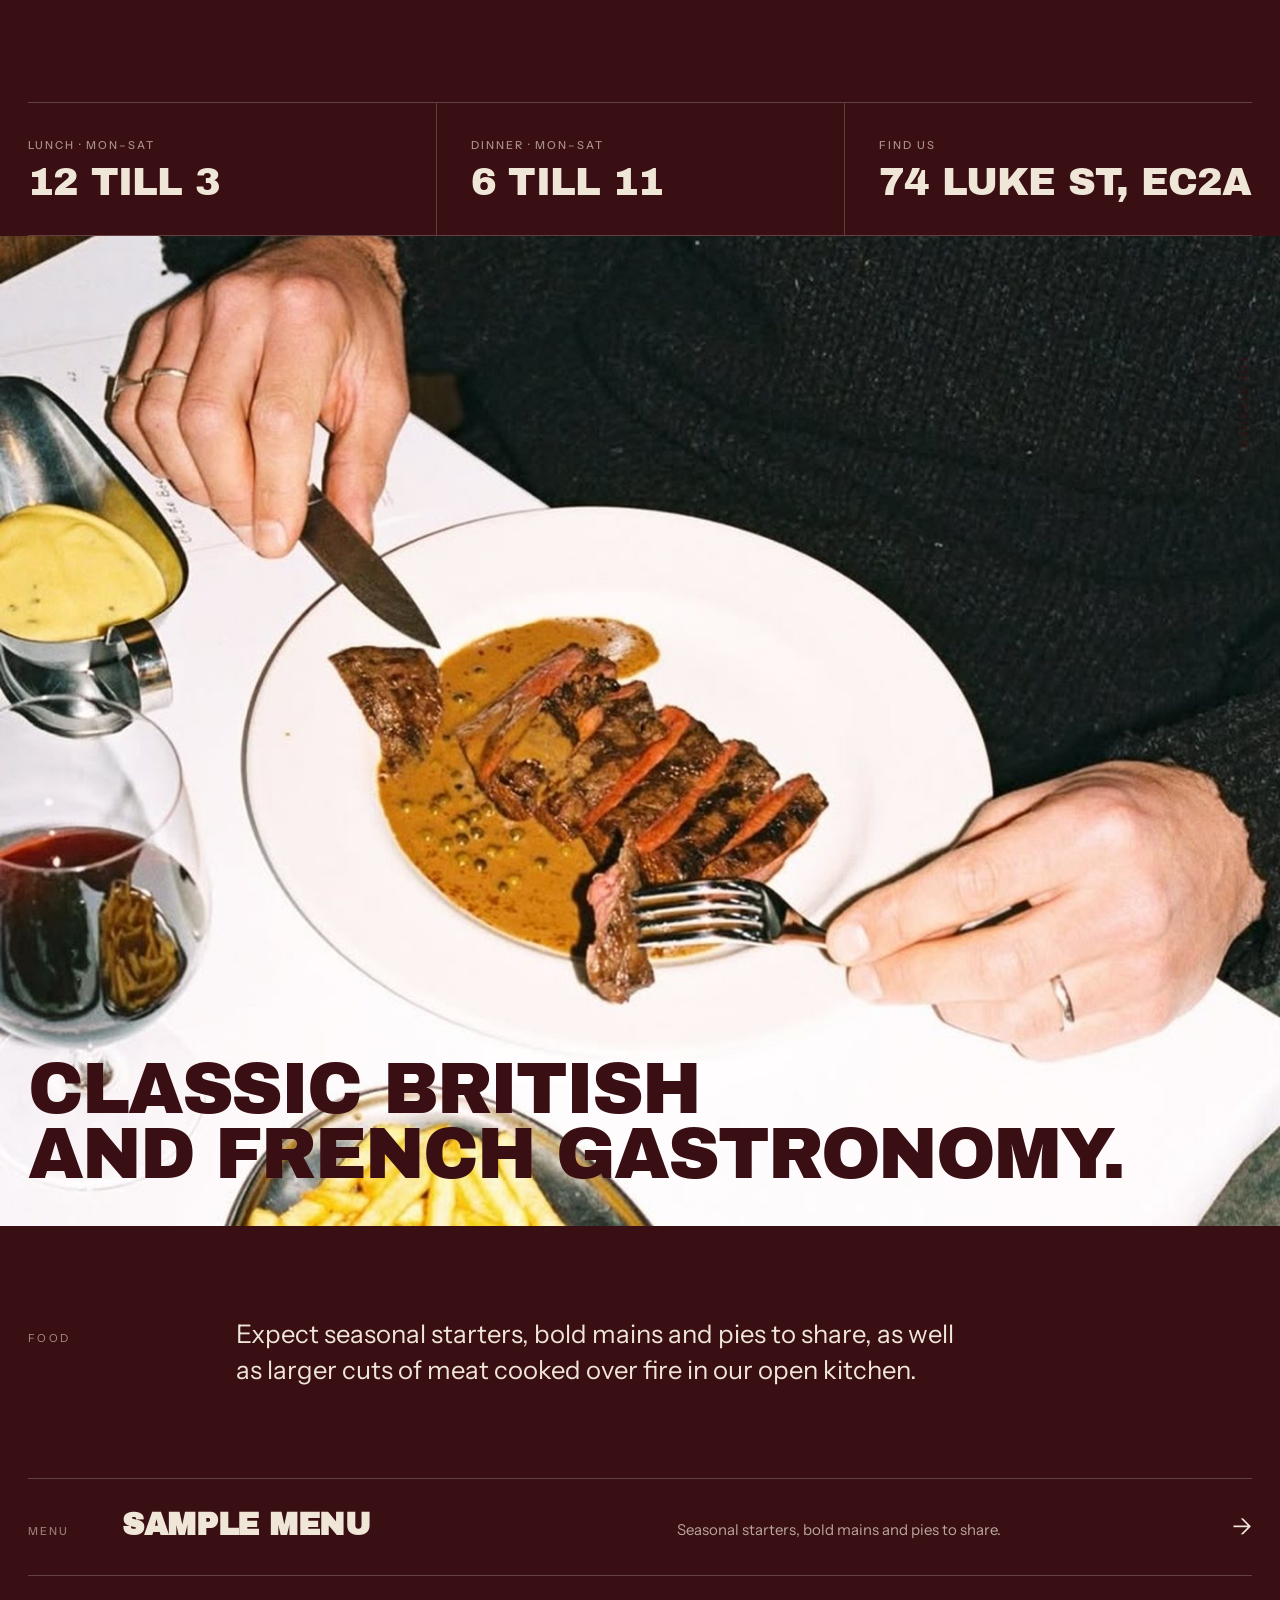
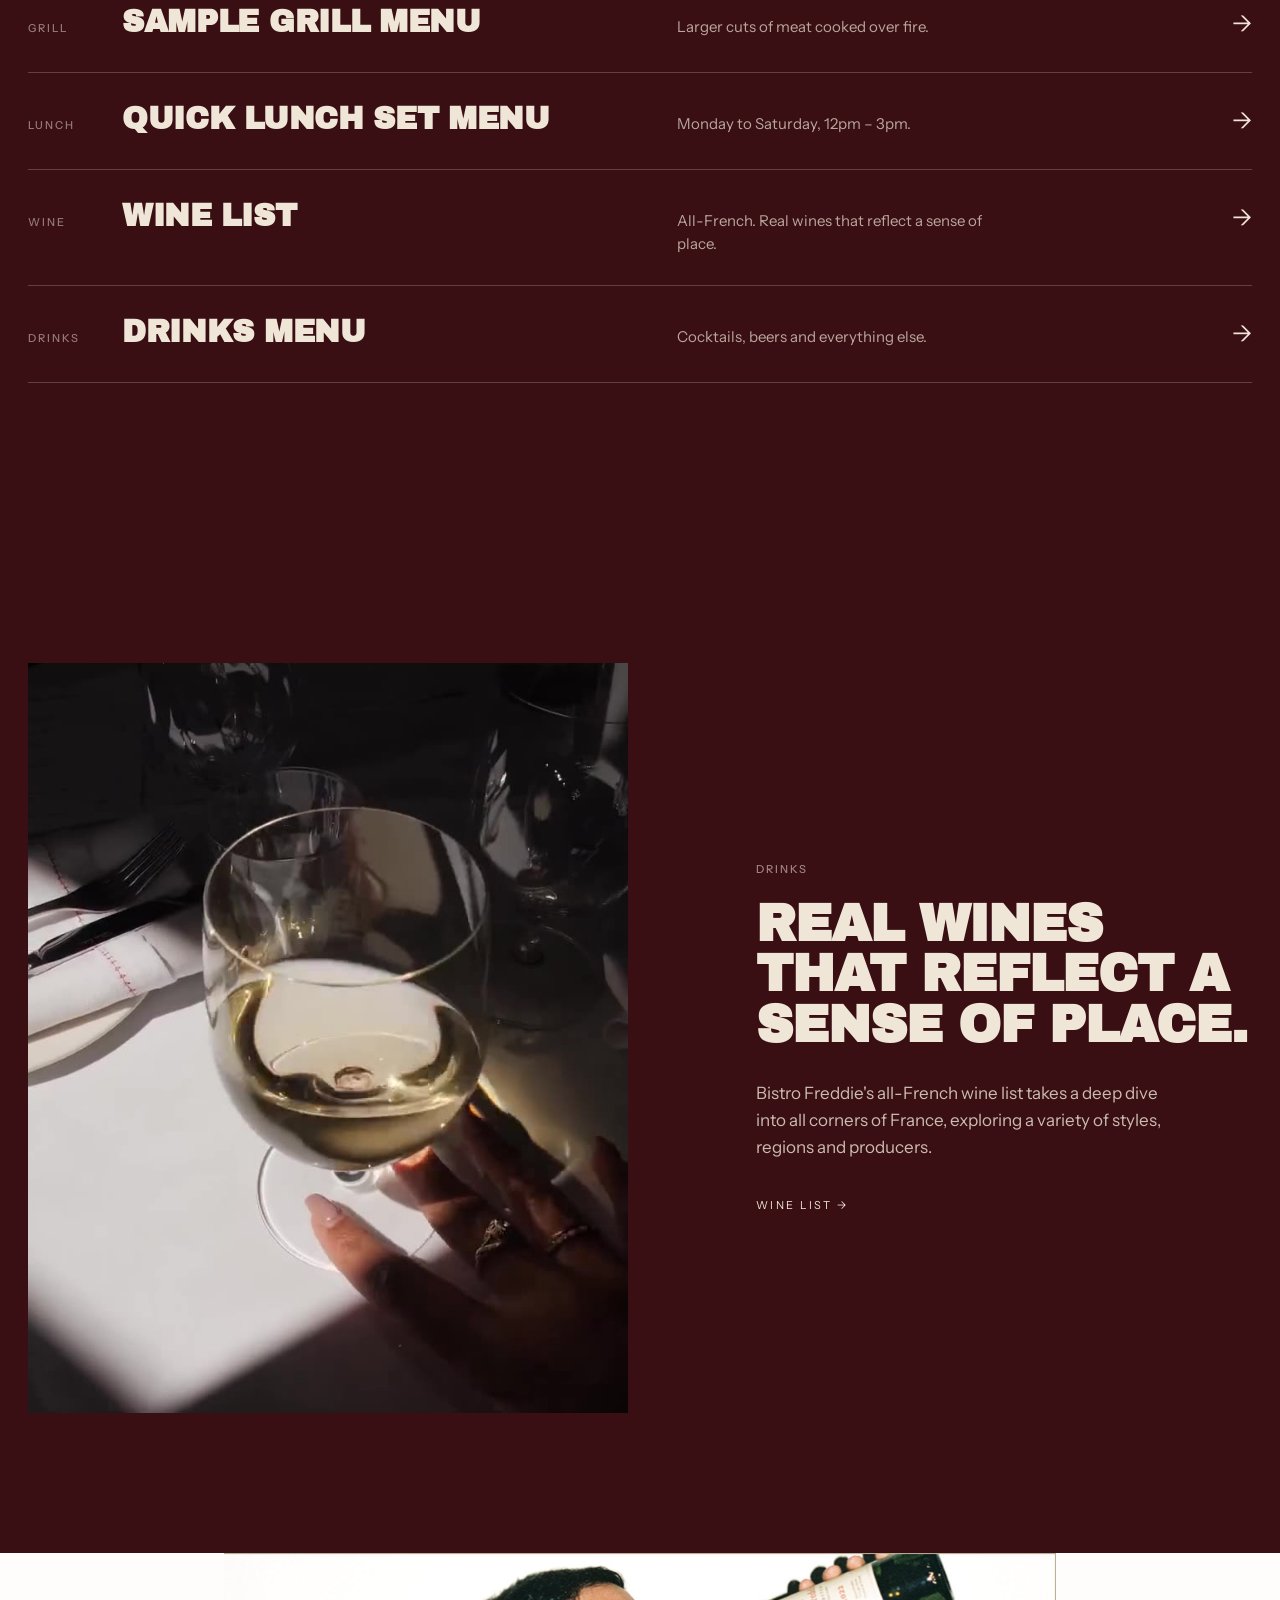
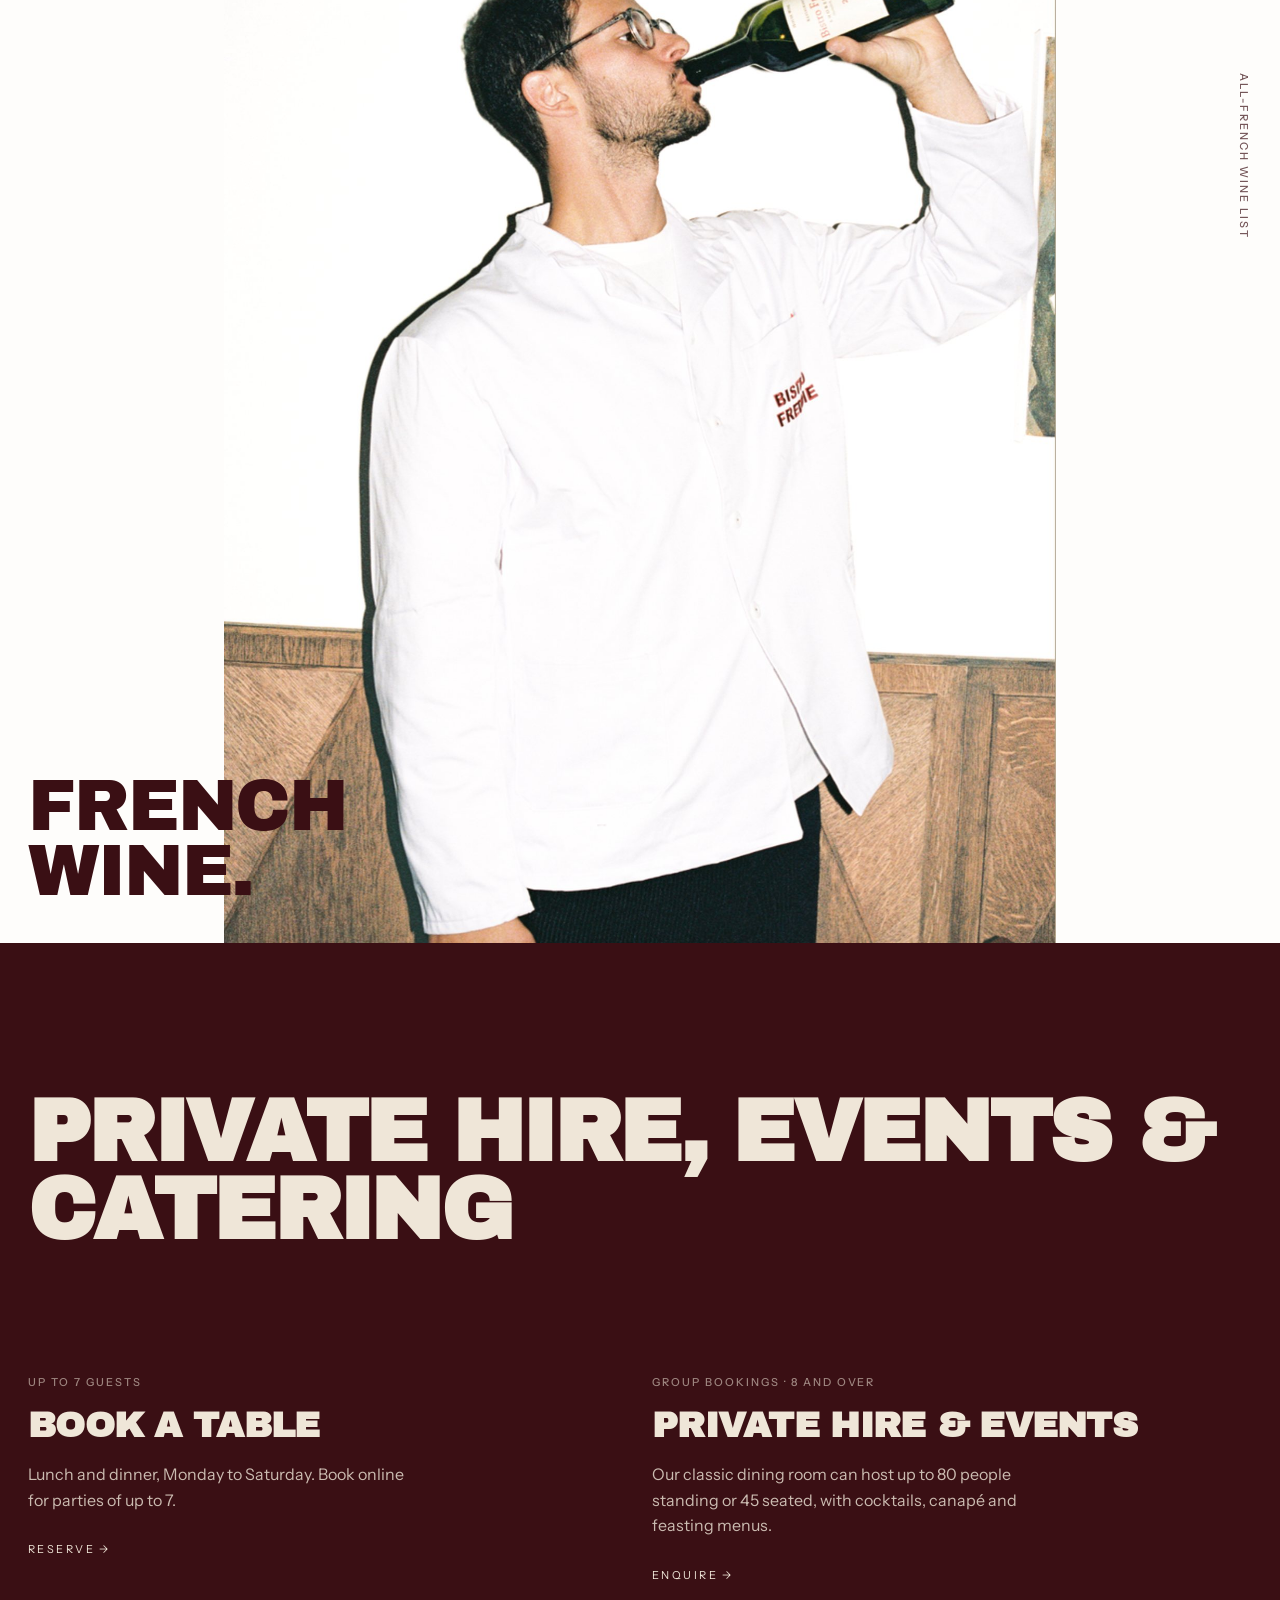
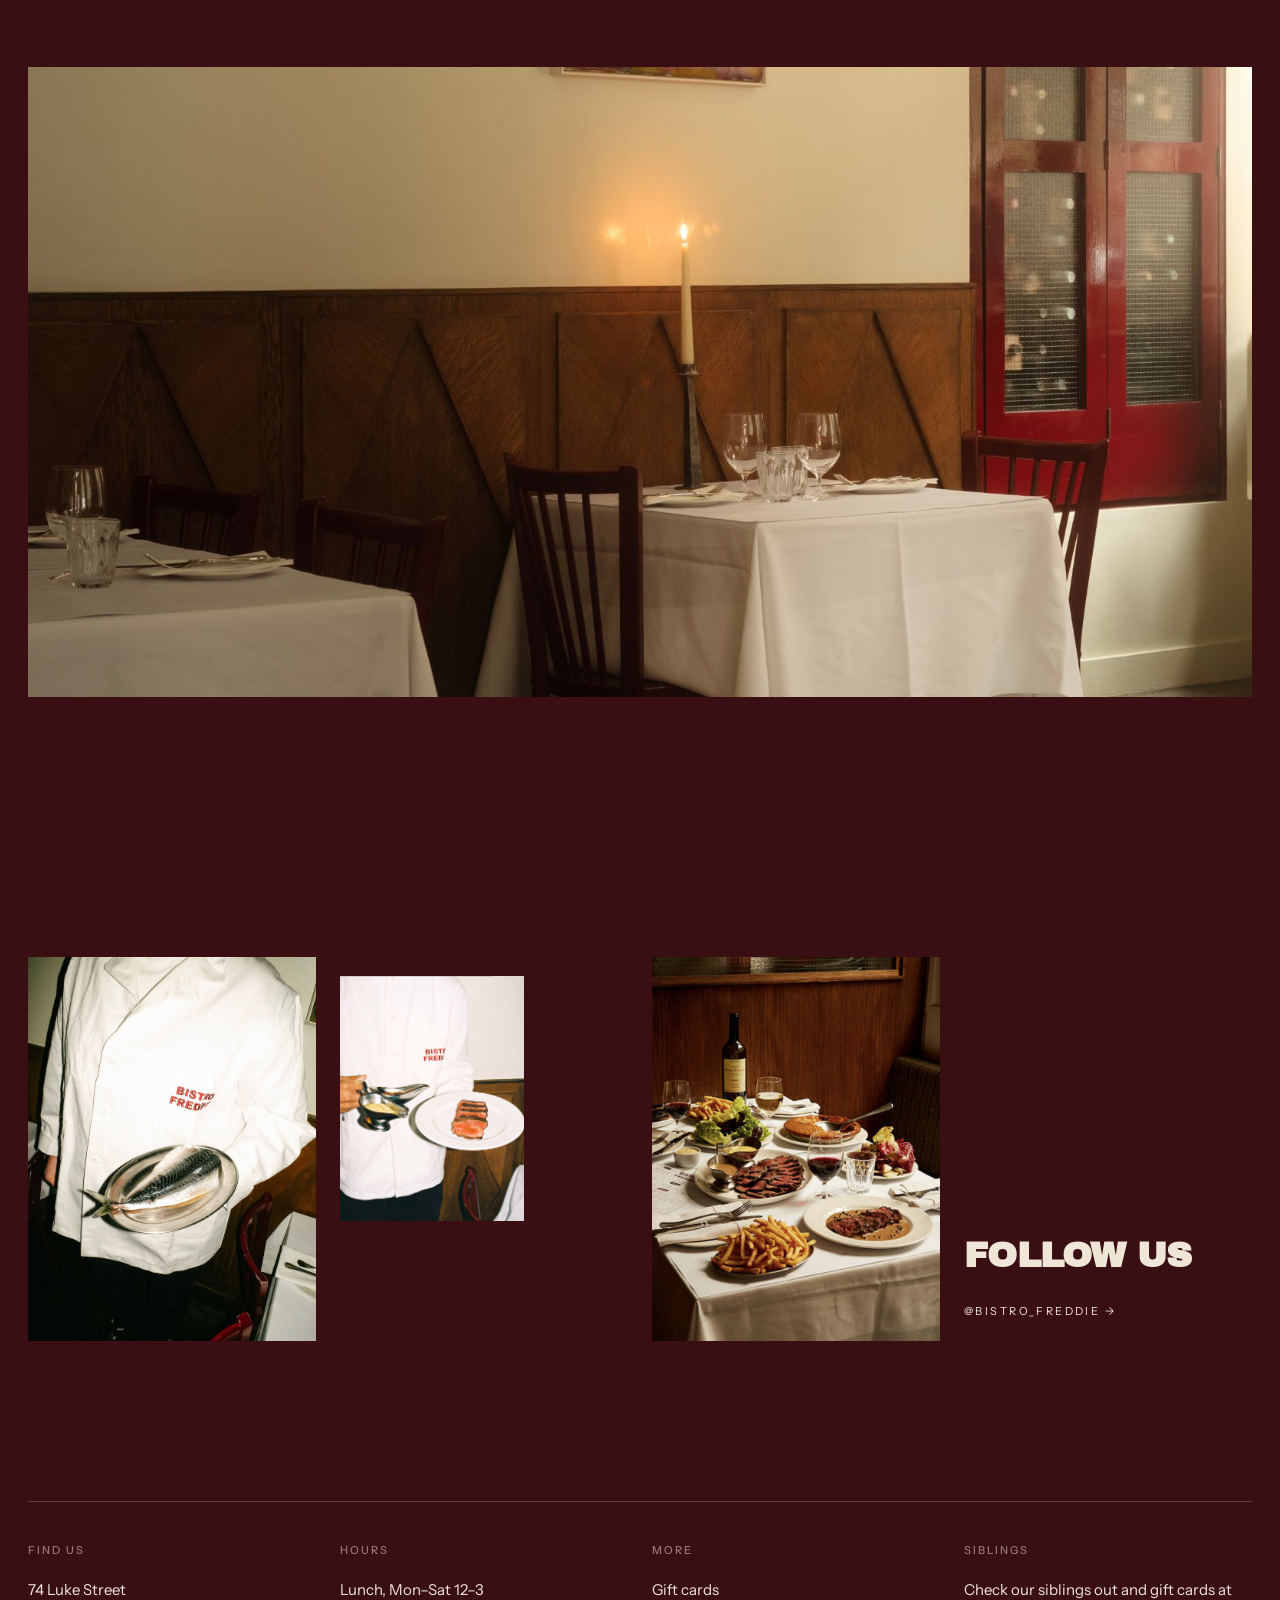
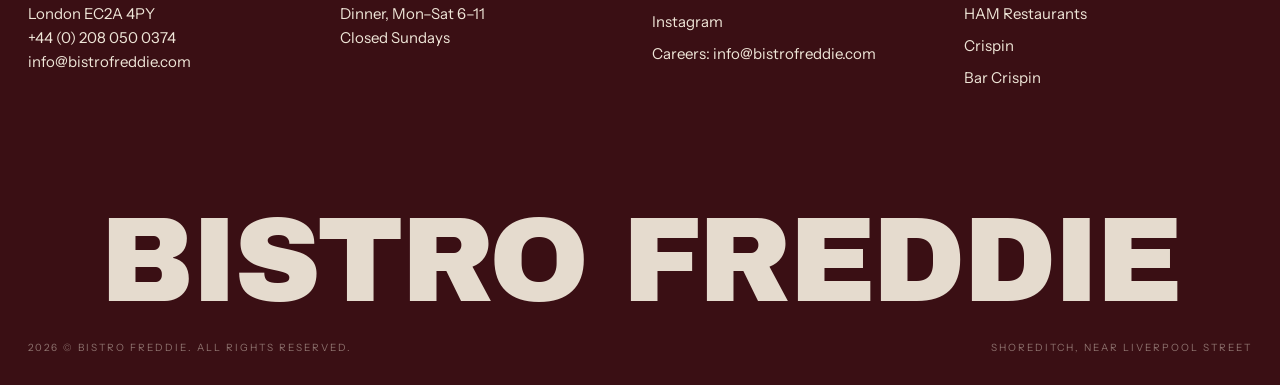
==== commit 91134e0b: "Home: menu list follows the food section, then wine Co-Authored-By: Claude Fable 5.1 <noreply@anthro" ====
--- a/index.html
+++ b/index.html
@@ -73,7 +73,16 @@
 <section class="state rv" style="padding-top:90px;padding-bottom:90px">
   <div class="n">Food</div>
   <h2 style="font-family:var(--sans);font-weight:400;text-transform:none;font-size:clamp(20px,2vw,28px);line-height:1.4;letter-spacing:0">Expect seasonal starters, bold mains and pies to share, as well as larger cuts of meat cooked over fire in our open kitchen.</h2>
-  <div class="sub" style="margin-top:20px"><a class="link" href="menus.html">See the menus →</a></div>
+</section>
+
+<section class="menus rv" id="menus" style="padding-top:0">
+    <ul class="mlist">
+    <li><a href="https://cdn.prod.website-files.com/6400d68bda11be5be1ae8a9e/6ae3396c2e09733fbb824437_BF%20ALC.pdf"><span class="mono">Menu</span><h3>Sample menu</h3><p>Seasonal starters, bold mains and pies to share.</p><span class="arrow">→</span></a></li>
+    <li><a href="https://cdn.prod.website-files.com/6400d68bda11be5be1ae8a9e/6ae3397c2043deb1ee17f199_BF%20Grill%20Menu.pdf"><span class="mono">Grill</span><h3>Sample grill menu</h3><p>Larger cuts of meat cooked over fire.</p><span class="arrow">→</span></a></li>
+    <li><a href="https://cdn.prod.website-files.com/6400d68bda11be5be1ae8a9e/6ae369d6b0bd248958aa688d_BF%20Quick%20Lunch%20Menu.pdf"><span class="mono">Lunch</span><h3>Quick lunch set menu</h3><p>Monday to Saturday, 12pm – 3pm.</p><span class="arrow">→</span></a></li>
+    <li><a href="https://cdn.prod.website-files.com/6400d68bda11be5be1ae8a9e/6ae339ab51cfa71ad949039b_BF%20Wine%20List.pdf"><span class="mono">Wine</span><h3>Wine list</h3><p>All-French. Real wines that reflect a sense of place.</p><span class="arrow">→</span></a></li>
+    <li><a href="https://cdn.prod.website-files.com/6400d68bda11be5be1ae8a9e/6ae339b75d045d40198e4b87_BF%20Drinks%20Menu.pdf"><span class="mono">Drinks</span><h3>Drinks menu</h3><p>Cocktails, beers and everything else.</p><span class="arrow">→</span></a></li>
+  </ul>
 </section>
 
 <section class="feat rv">
@@ -92,19 +101,6 @@
   <div class="cap">French<i>wine.</i></div>
 </section>
 
-<section class="menus rv" id="menus">
-  <div class="head">
-    <h2>Food</h2>
-    <a class="link" href="menus.html">All menus →</a>
-  </div>
-  <ul class="mlist">
-    <li><a href="https://cdn.prod.website-files.com/6400d68bda11be5be1ae8a9e/6ae3396c2e09733fbb824437_BF%20ALC.pdf"><span class="mono">Menu</span><h3>Sample menu</h3><p>Seasonal starters, bold mains and pies to share.</p><span class="arrow">→</span></a></li>
-    <li><a href="https://cdn.prod.website-files.com/6400d68bda11be5be1ae8a9e/6ae3397c2043deb1ee17f199_BF%20Grill%20Menu.pdf"><span class="mono">Grill</span><h3>Sample grill menu</h3><p>Larger cuts of meat cooked over fire.</p><span class="arrow">→</span></a></li>
-    <li><a href="https://cdn.prod.website-files.com/6400d68bda11be5be1ae8a9e/6ae369d6b0bd248958aa688d_BF%20Quick%20Lunch%20Menu.pdf"><span class="mono">Lunch</span><h3>Quick lunch set menu</h3><p>Monday to Saturday, 12pm – 3pm.</p><span class="arrow">→</span></a></li>
-    <li><a href="https://cdn.prod.website-files.com/6400d68bda11be5be1ae8a9e/6ae339ab51cfa71ad949039b_BF%20Wine%20List.pdf"><span class="mono">Wine</span><h3>Wine list</h3><p>All-French. Real wines that reflect a sense of place.</p><span class="arrow">→</span></a></li>
-    <li><a href="https://cdn.prod.website-files.com/6400d68bda11be5be1ae8a9e/6ae339b75d045d40198e4b87_BF%20Drinks%20Menu.pdf"><span class="mono">Drinks</span><h3>Drinks menu</h3><p>Cocktails, beers and everything else.</p><span class="arrow">→</span></a></li>
-  </ul>
-</section>
 
 
 <section class="priv rv" id="private">
--- a/style.css
+++ b/style.css
@@ -83,7 +83,7 @@
   .menus .head{display:flex;justify-content:space-between;align-items:flex-end;margin-bottom:10px}
   .menus h2{font-family:var(--black);font-size:clamp(34px,4.6vw,76px);line-height:.95;letter-spacing:-.02em;text-transform:uppercase}
   .menus h2 i{font-style:normal;}
-  .mlist{list-style:none;border-top:1px solid var(--rule);margin-top:40px}
+  .mlist{list-style:none;border-top:1px solid var(--rule);margin-top:0}
   .mlist a{display:grid;grid-template-columns:70px 1fr 1fr auto;align-items:baseline;gap:24px;padding:30px 0;border-bottom:1px solid var(--rule);transition:padding .35s cubic-bezier(.7,0,.2,1)}
   .mlist a:hover{padding-left:20px}
   .mlist .mono{opacity:.5}
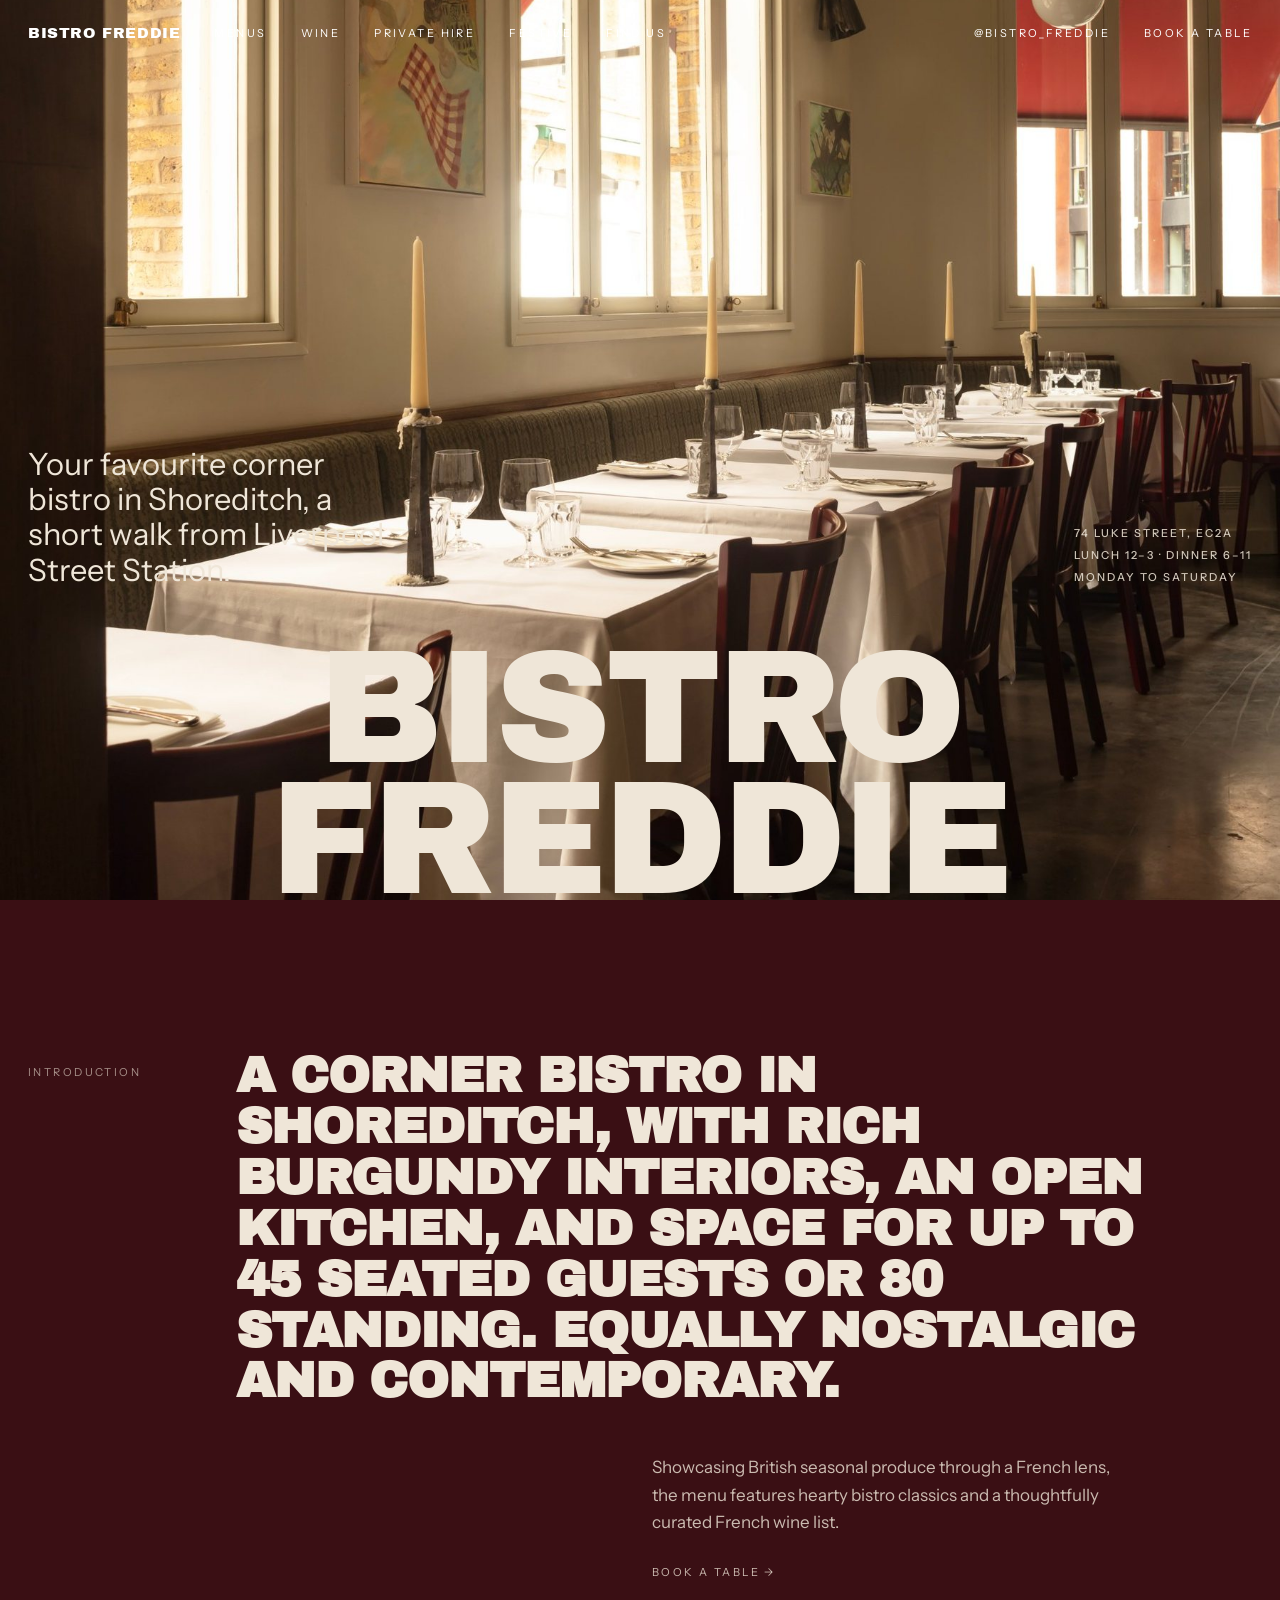
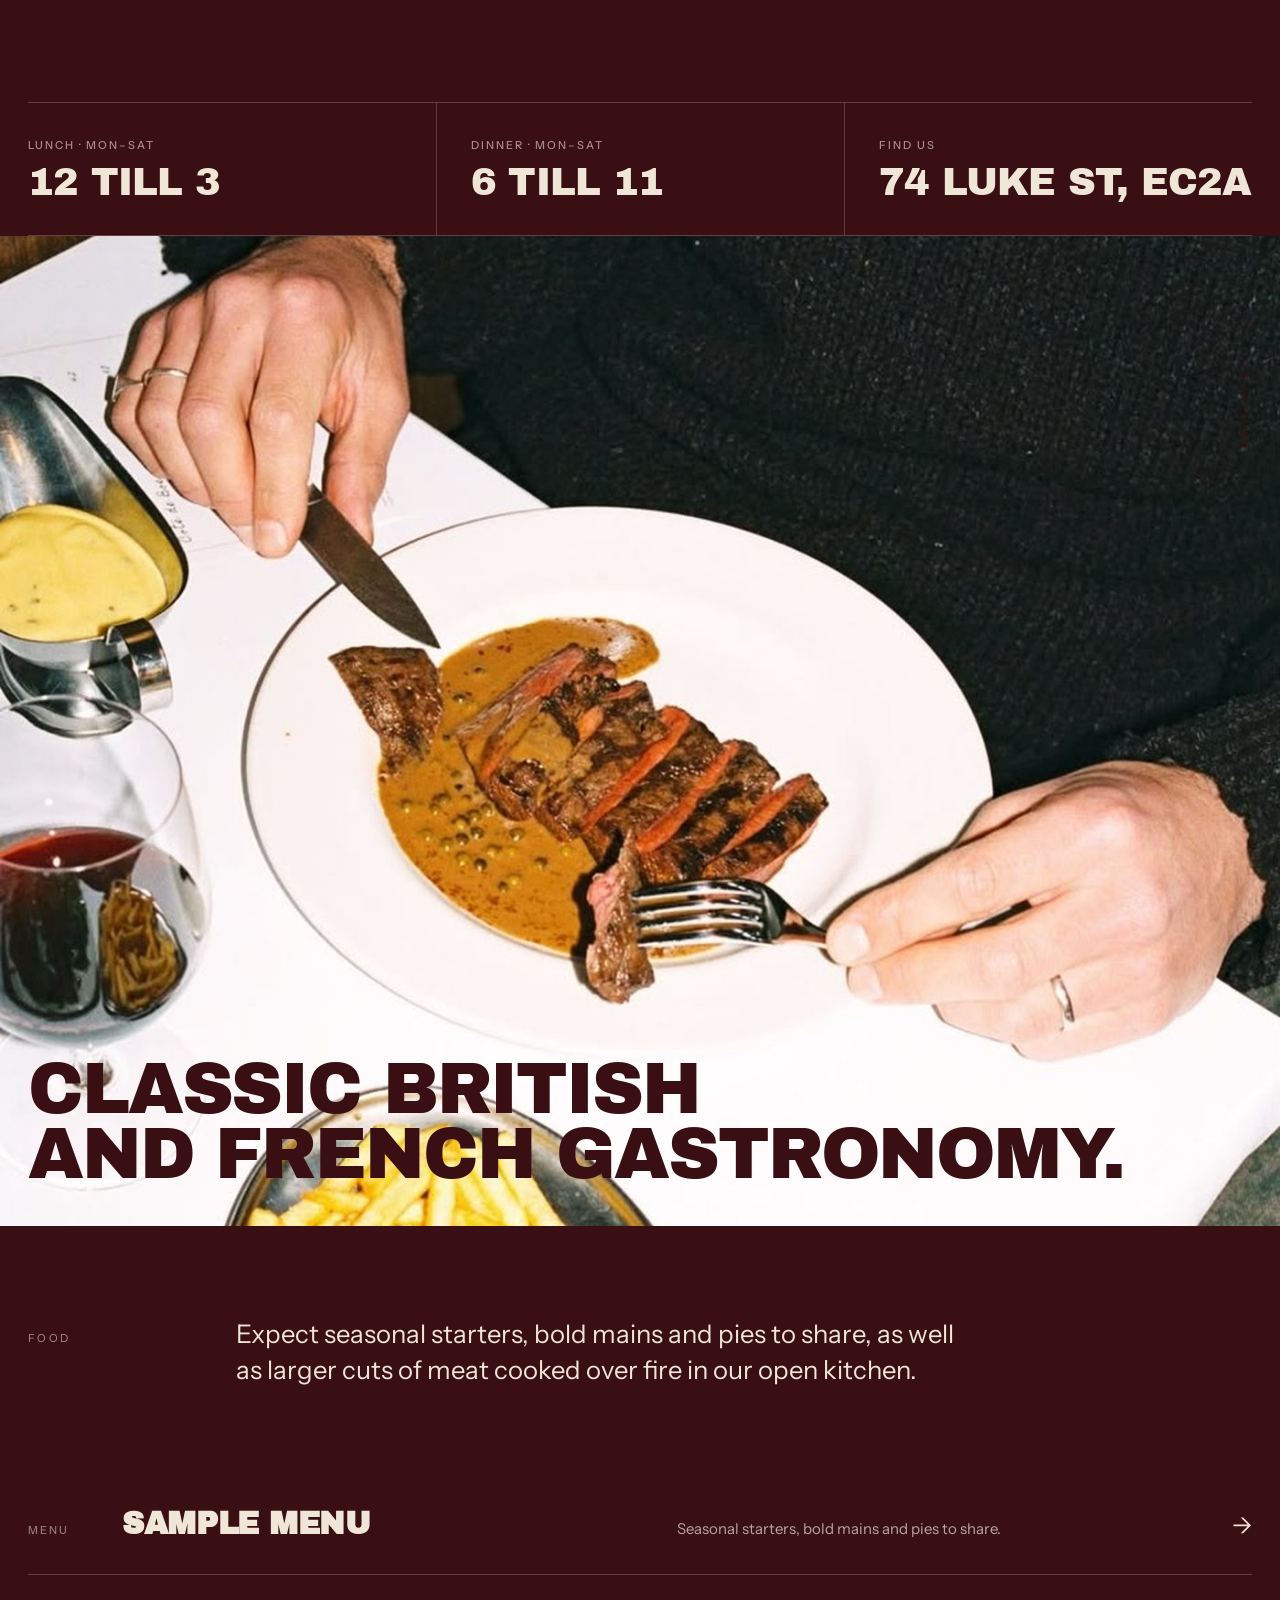
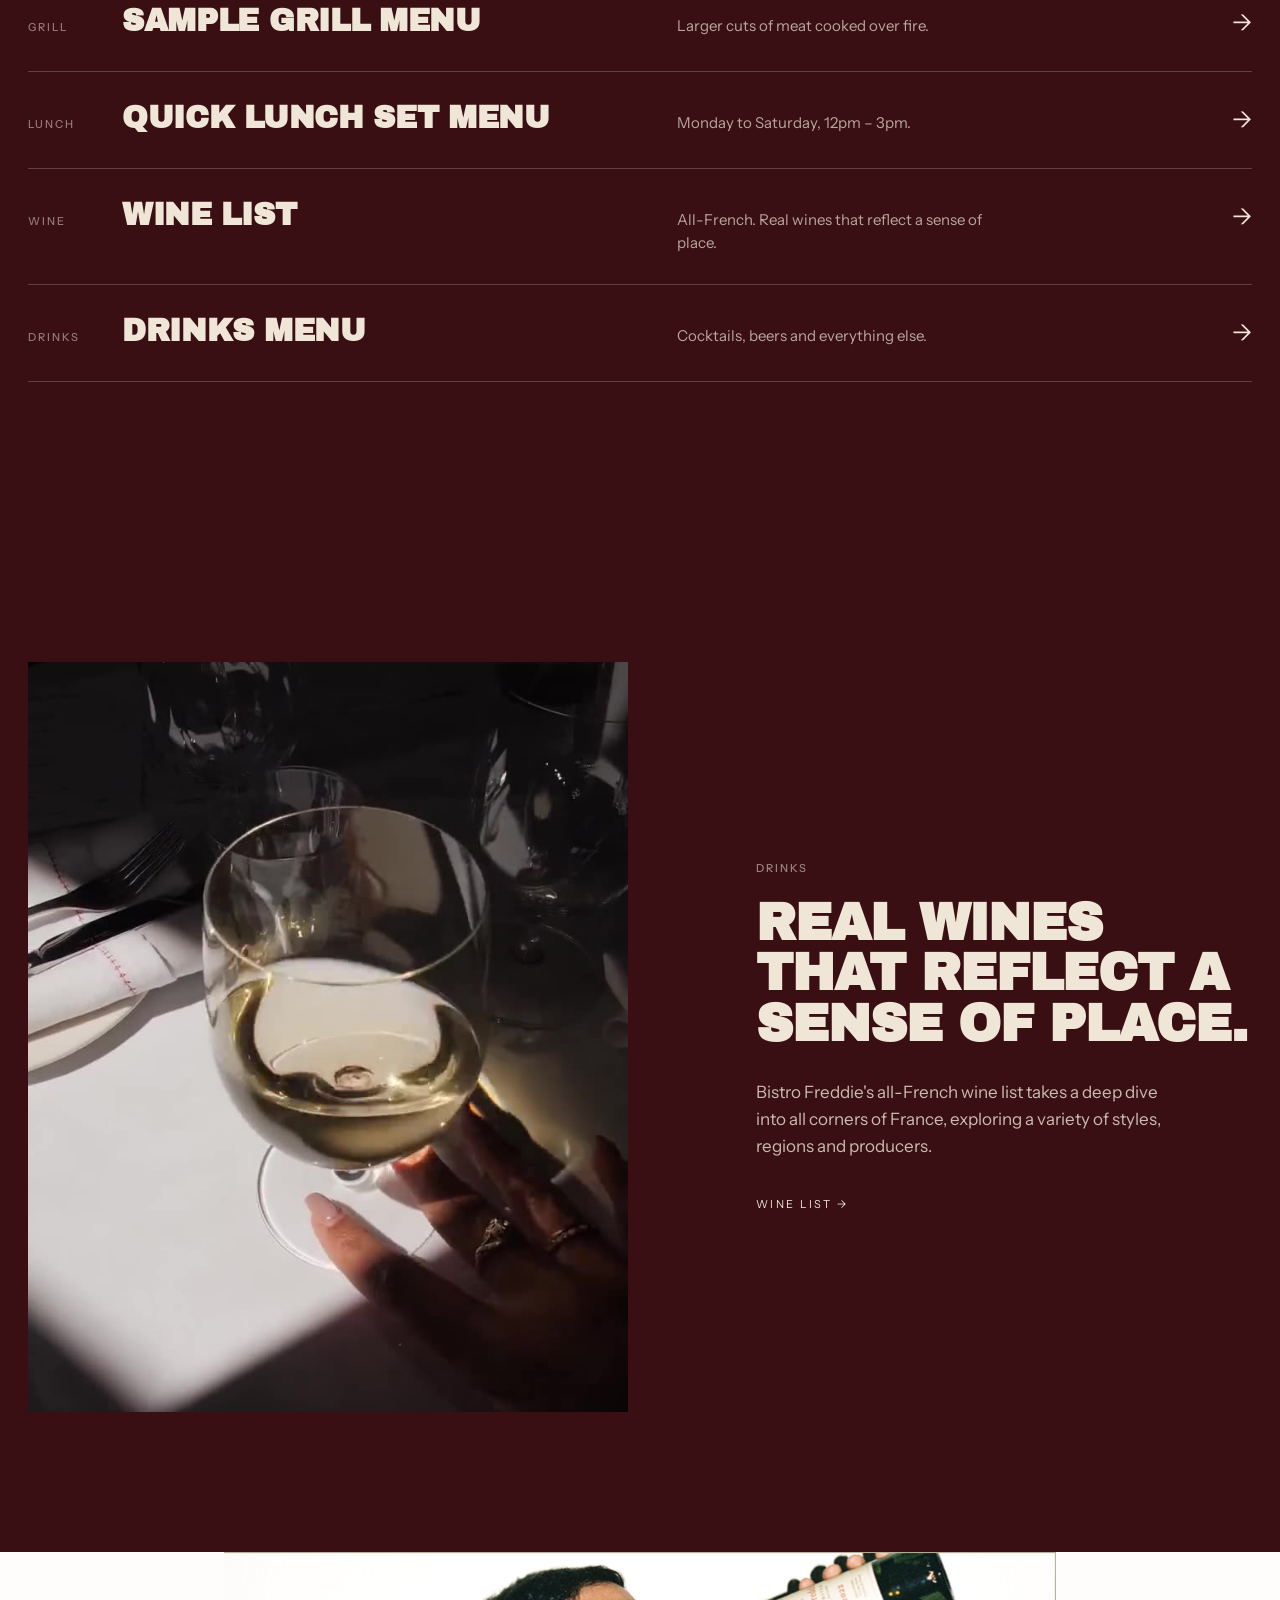
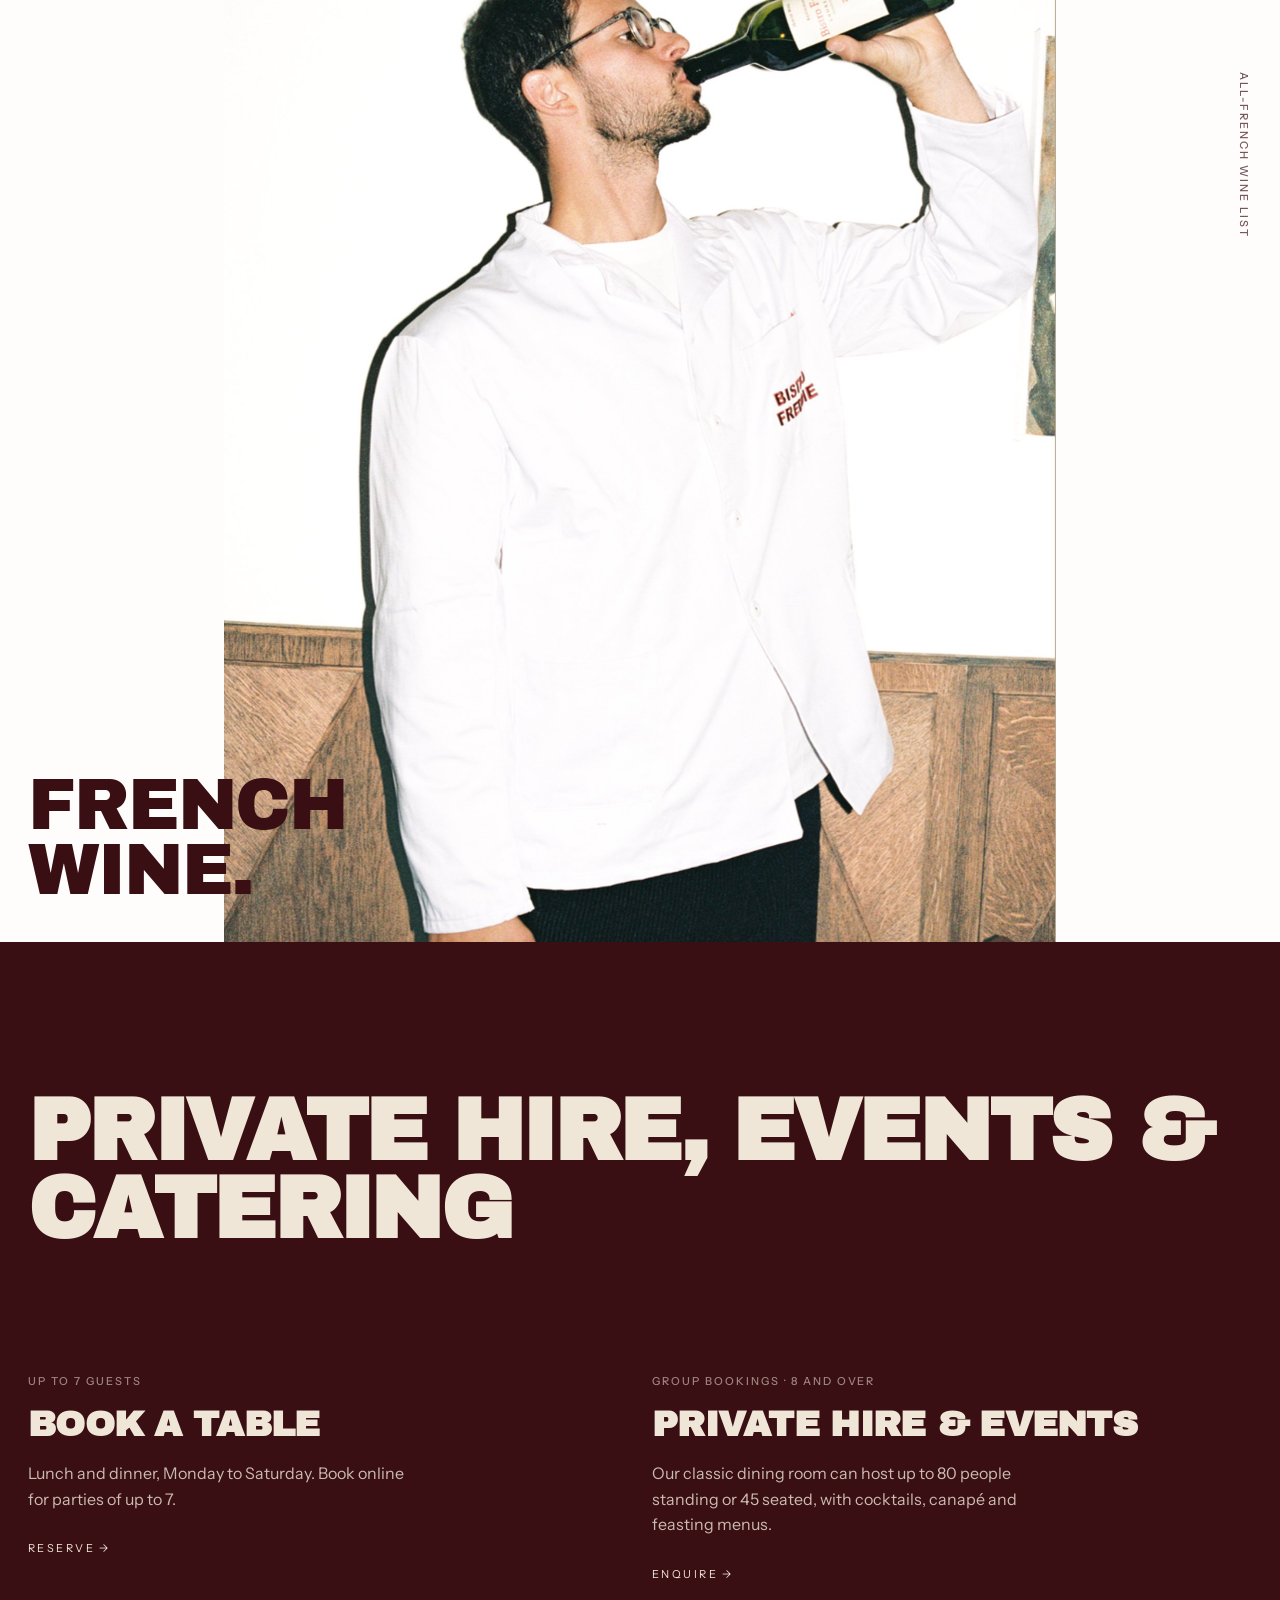
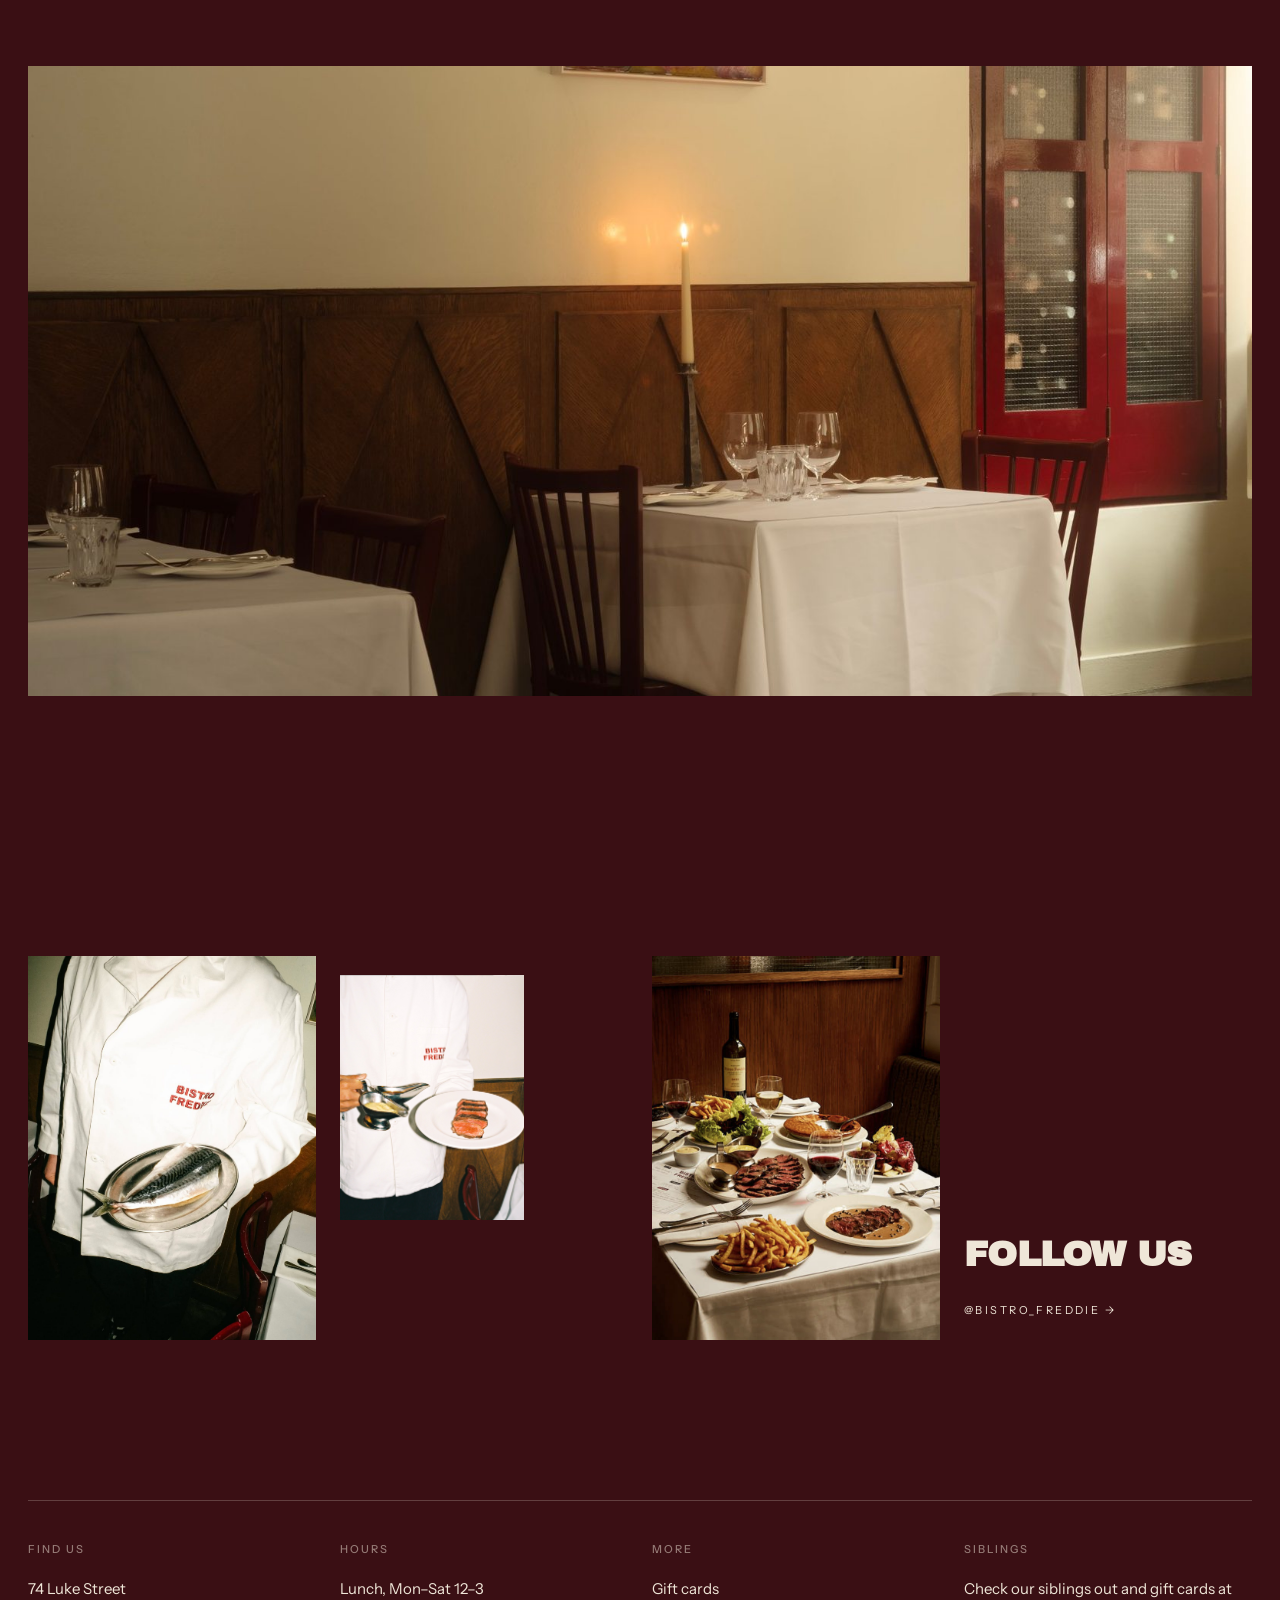
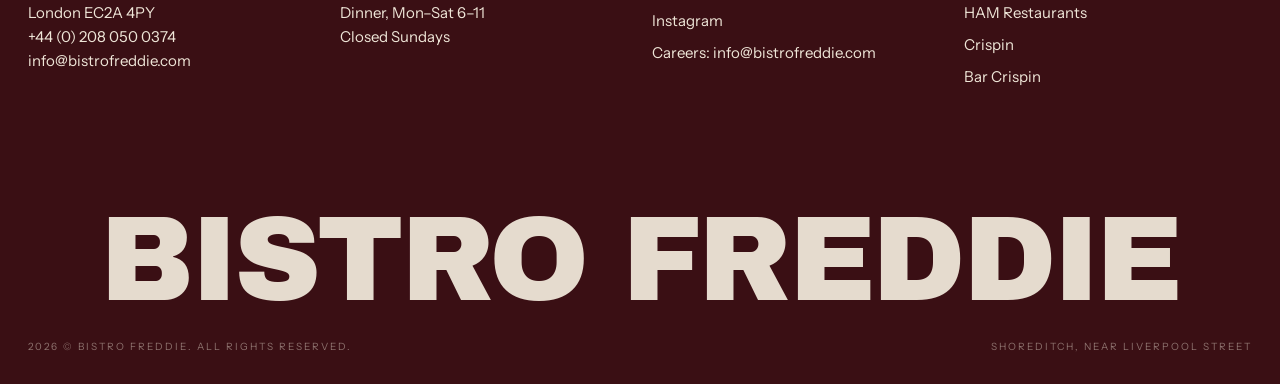
==== commit 1a0adbd5: "Mobile clarity: tagline under hero, menu descriptions shown, clearer labels Co-Authored-By: Claude F" ====
--- a/index.html
+++ b/index.html
@@ -48,6 +48,7 @@
   </div>
   <div class="word"><span>Bistro</span><span>Freddie</span></div>
 </header>
+<div class="hmeta"><p>Your favourite corner bistro in Shoreditch, a short walk from Liverpool Street Station.</p><span class="mono">74 Luke Street, EC2A · Lunch 12–3 · Dinner 6–11 · Monday to Saturday</span></div>
 
 <section class="state rv" id="find">
   <div class="n">Introduction</div>
--- a/style.css
+++ b/style.css
@@ -83,7 +83,7 @@
   .menus .head{display:flex;justify-content:space-between;align-items:flex-end;margin-bottom:10px}
   .menus h2{font-family:var(--black);font-size:clamp(34px,4.6vw,76px);line-height:.95;letter-spacing:-.02em;text-transform:uppercase}
   .menus h2 i{font-style:normal;}
-  .mlist{list-style:none;border-top:1px solid var(--rule);margin-top:0}
+  .mlist{list-style:none;margin-top:0}
   .mlist a{display:grid;grid-template-columns:70px 1fr 1fr auto;align-items:baseline;gap:24px;padding:30px 0;border-bottom:1px solid var(--rule);transition:padding .35s cubic-bezier(.7,0,.2,1)}
   .mlist a:hover{padding-left:20px}
   .mlist .mono{opacity:.5}
@@ -159,7 +159,7 @@
     .state{padding-top:90px;padding-bottom:70px;display:block}.state .sub{margin-top:30px}
     .hours{margin:0 18px;grid-template-columns:1fr}.hours div+div{border-left:0;padding-left:0;border-top:1px solid var(--rule)}
     .feat{display:block;padding-top:80px;padding-bottom:80px}.feat .txt{margin-top:36px}
-    .mlist a{grid-template-columns:1fr auto}.mlist .mono,.mlist p{display:none}
+    .mlist a{grid-template-columns:1fr auto;grid-template-areas:'t a' 'd a';row-gap:4px}.mlist .mono{display:none}.mlist h3{grid-area:t}.mlist p{grid-area:d;font-size:14px}.mlist .arrow{grid-area:a;align-self:center}
     .priv{display:block;padding-top:90px}.priv .opt{margin-bottom:10px}.priv .photo{height:60vh}
     .ig{display:block}.ig .photo{margin-bottom:24px}.ig .p2{margin-bottom:24px}
     footer{padding-top:90px}footer .cols{display:block}footer .c{margin-bottom:30px}footer .base{flex-direction:column;gap:8px}
@@ -299,3 +299,18 @@
 
   .vids .v2.solo{grid-column:1/8;aspect-ratio:4/5}
   .vids .v2.solo+.txt{grid-column:9/13}
+
+  .vids.fv{align-items:center}
+  .vids.fv .v2.solo{grid-column:1/6;aspect-ratio:9/16}
+  .vids.fv .v2.solo+.txt{grid-column:7/12;padding-bottom:0}
+
+  @media (max-width:900px){
+    .mono{font-size:12px;letter-spacing:.14em;opacity:.8}
+    .hero{height:88svh;min-height:560px}
+    .hero .meta{position:static;padding:0;flex-direction:column;align-items:flex-start;gap:0}
+    .hero .meta p,.hero .meta .mono{display:none}
+    .hmeta{display:block;padding:28px 18px 8px;color:var(--cream)}
+    .hmeta p{font-size:19px;line-height:1.4;max-width:30ch;margin-bottom:14px}
+    .hmeta .mono{opacity:.75;line-height:2}
+  }
+  .hmeta{display:none}
